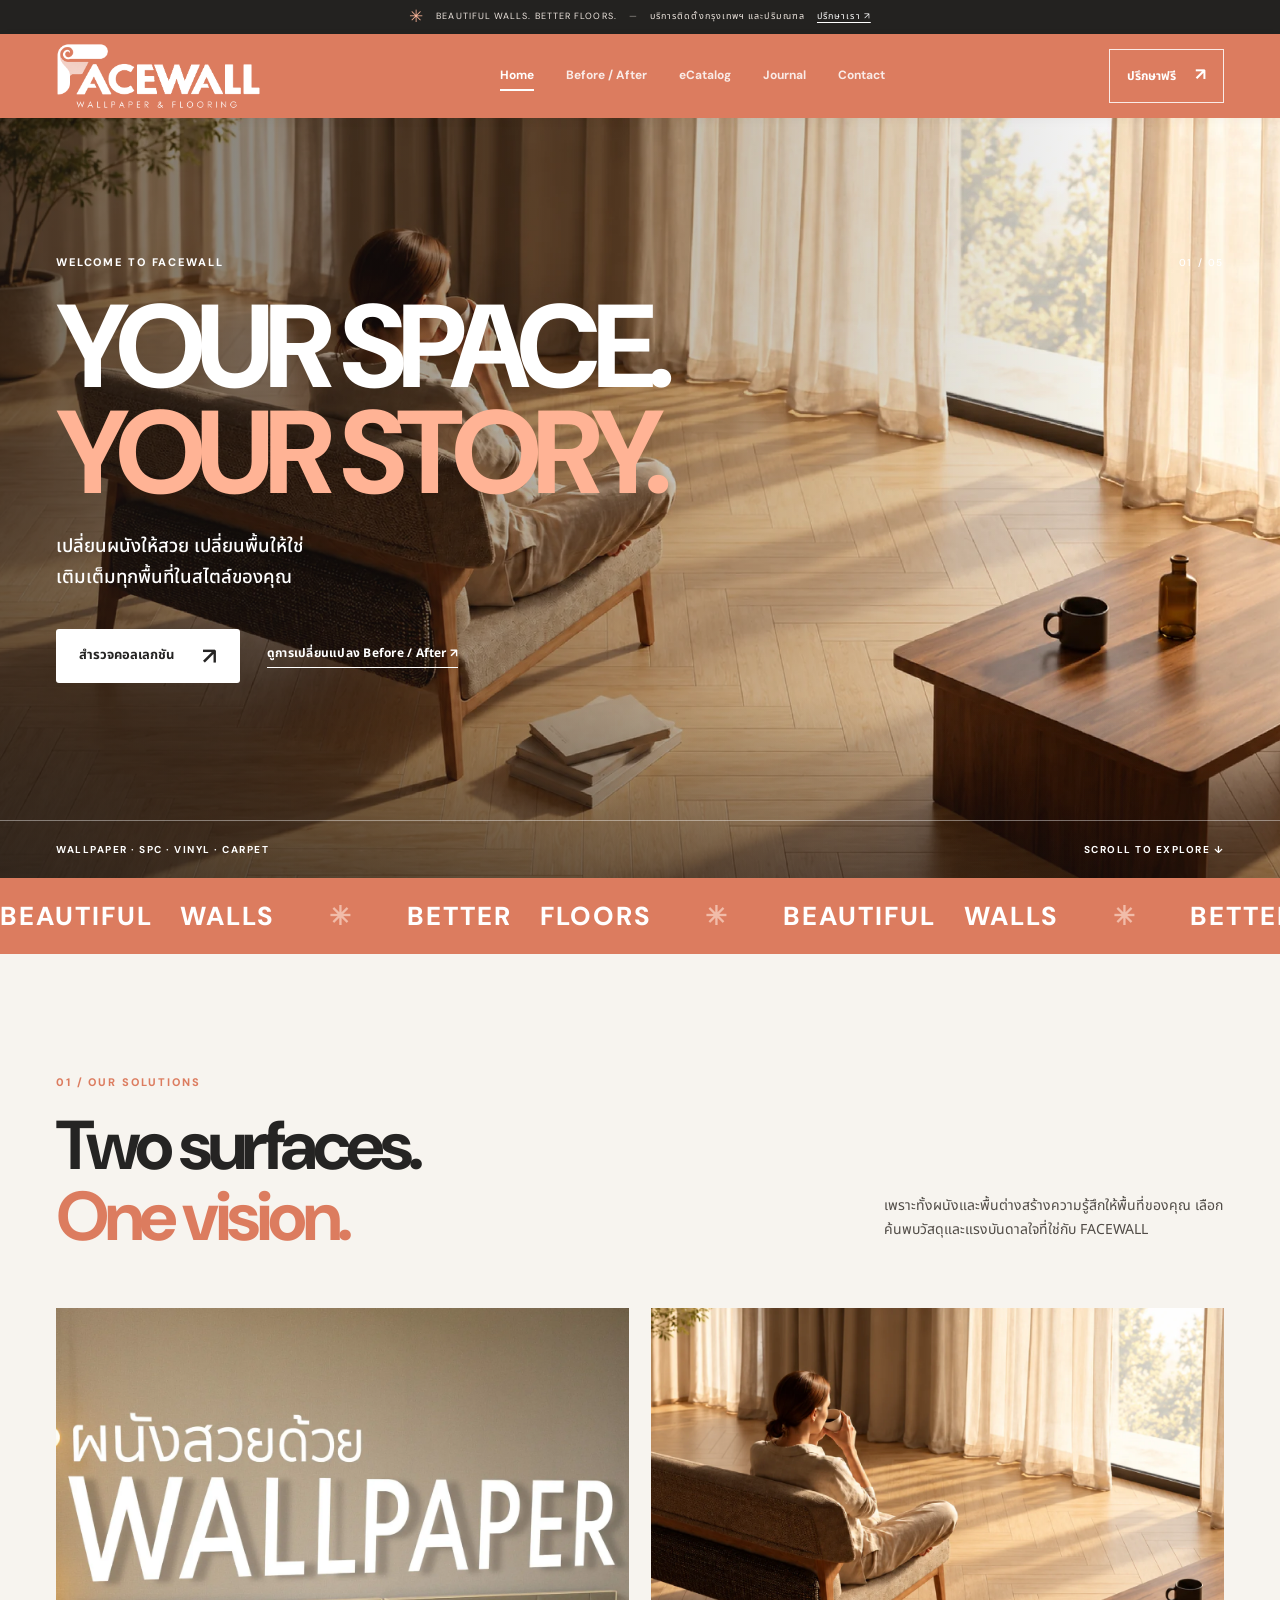
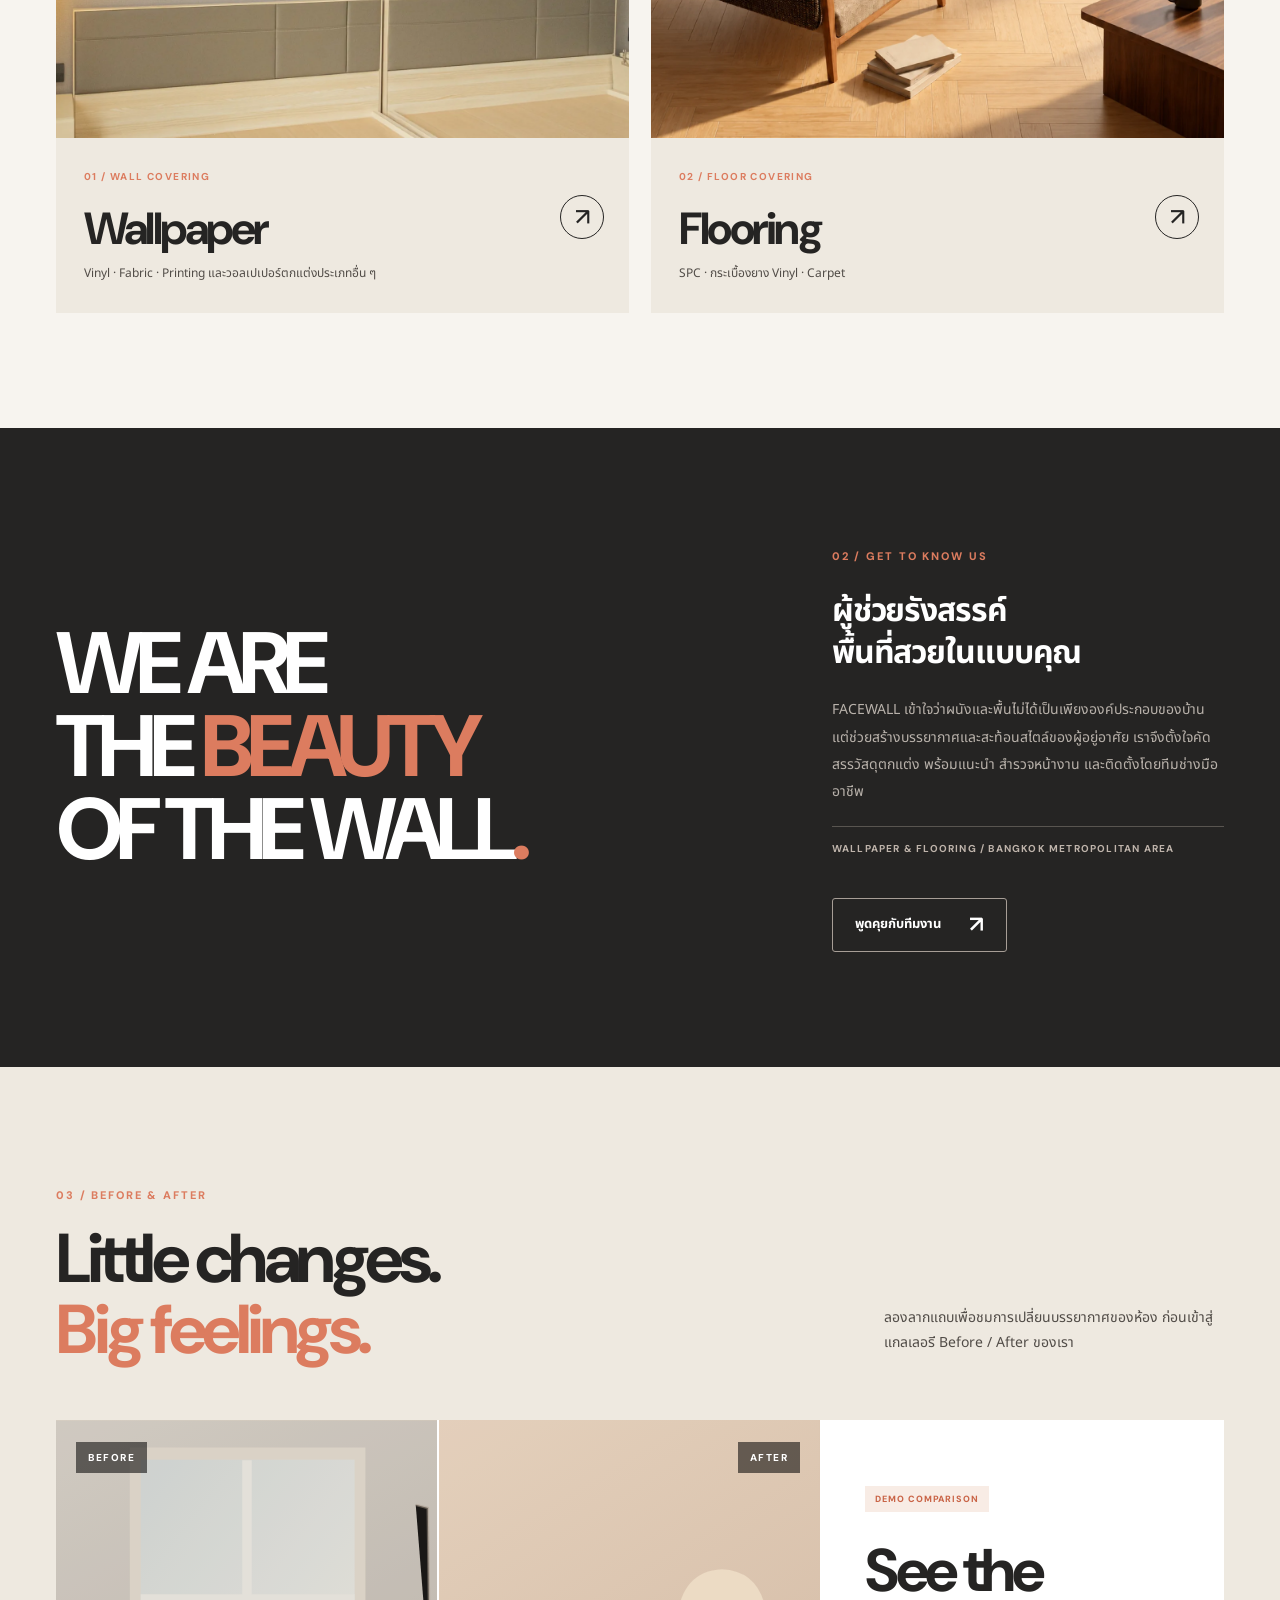
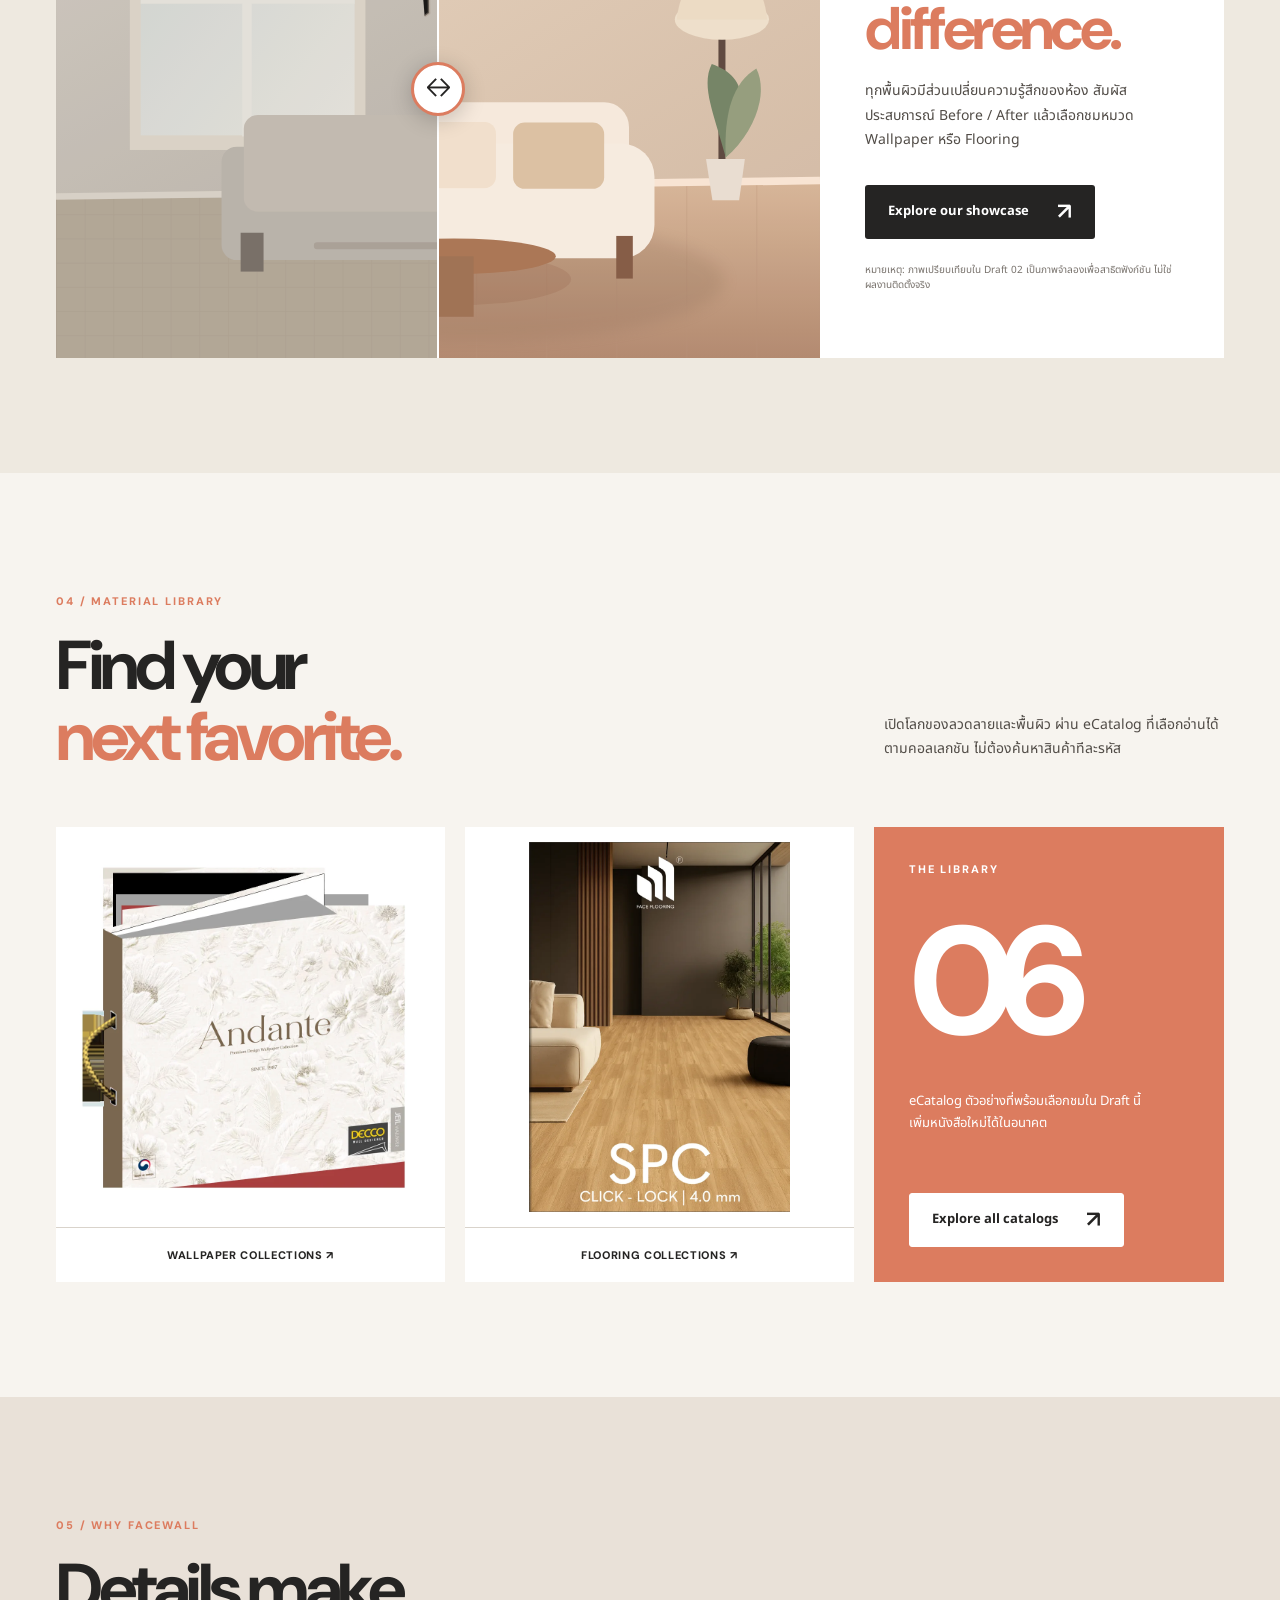
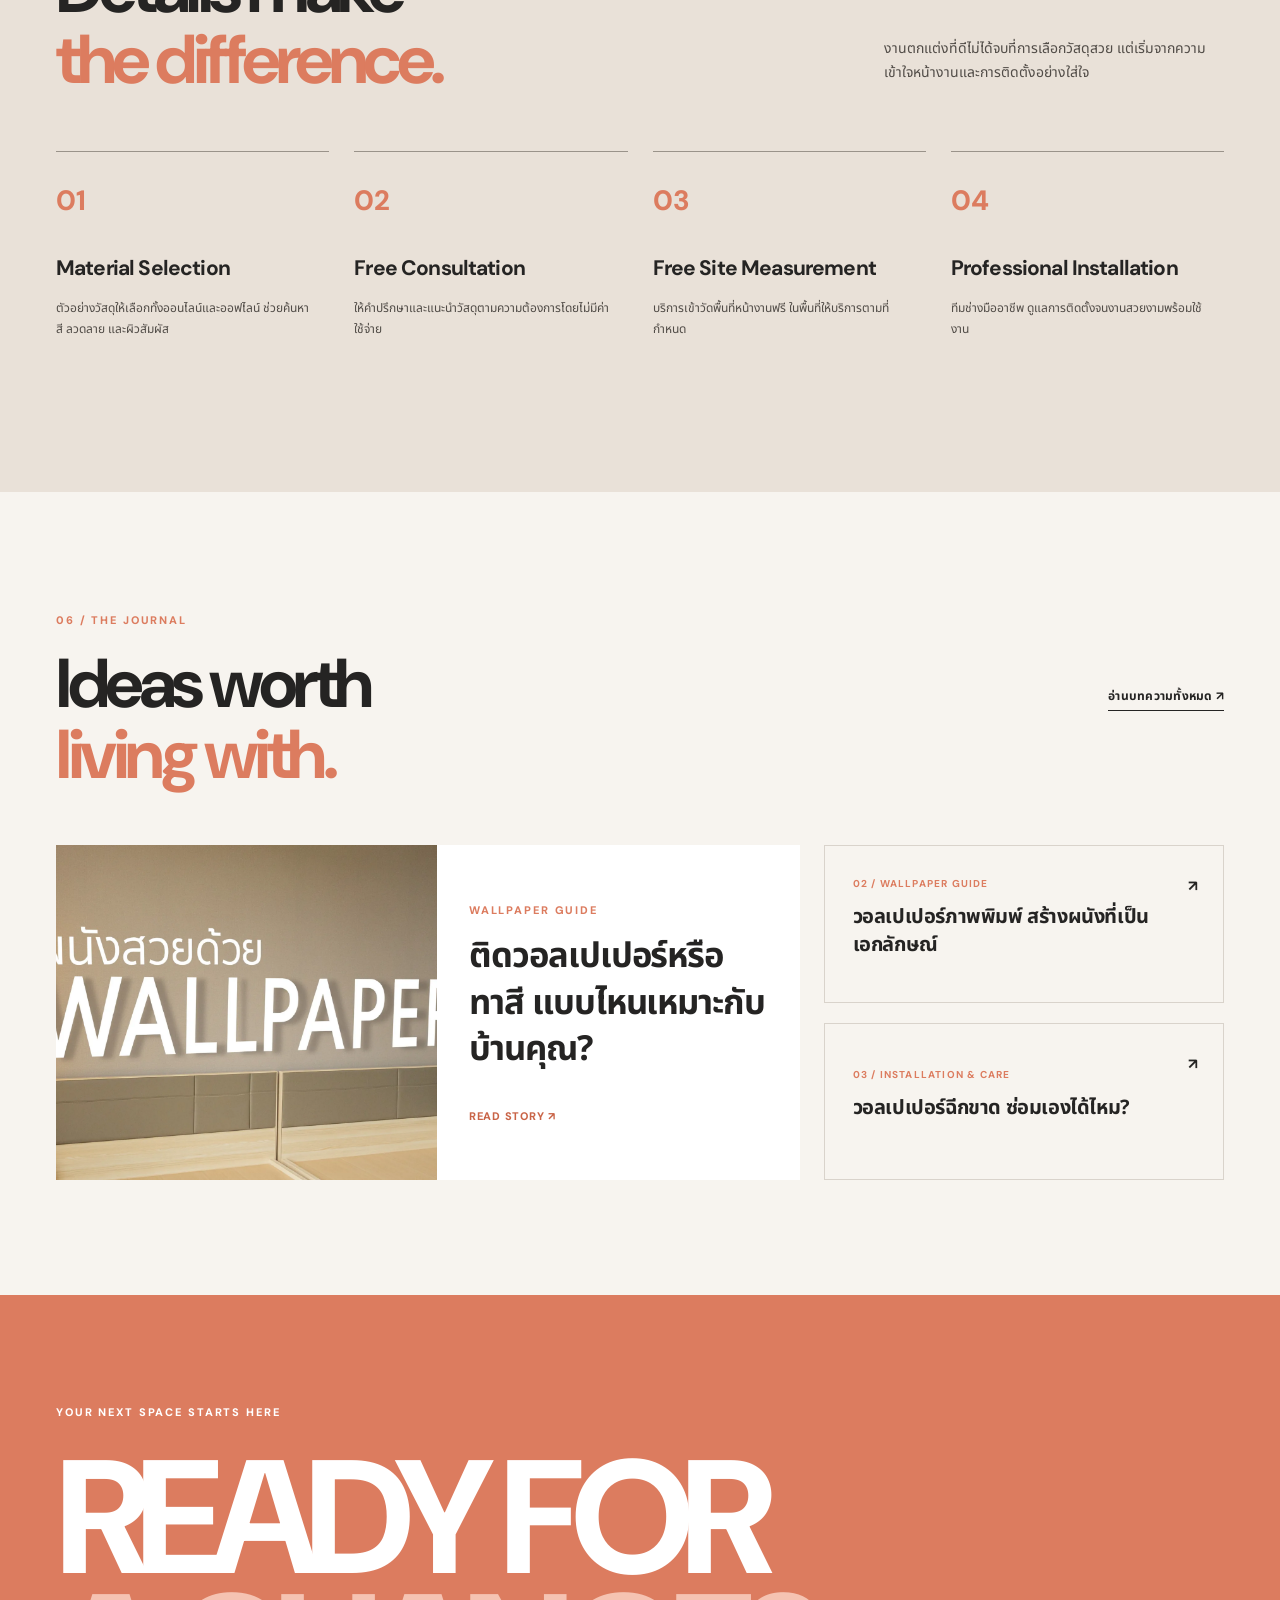
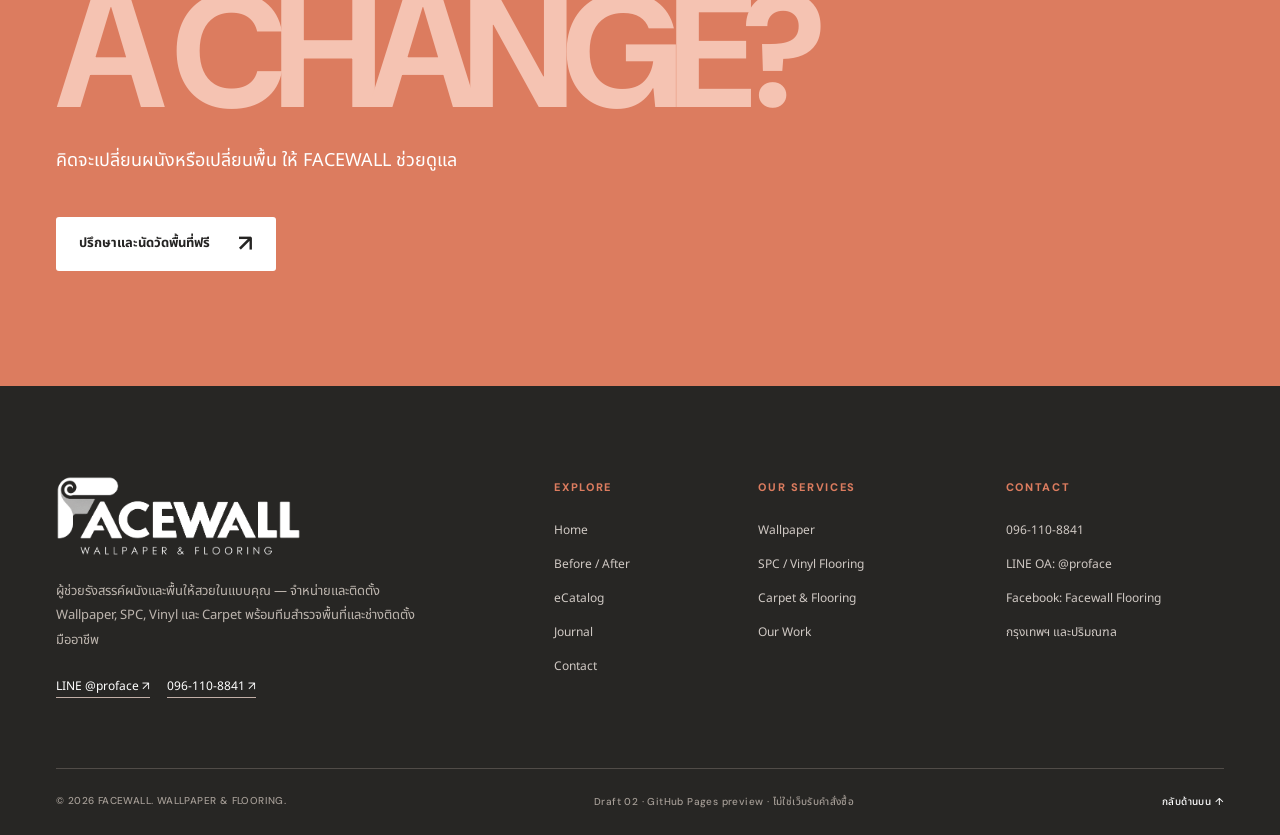
==== index.html @ fddcc895 "Add files via upload" ====
<!doctype html>
<html lang="th"><head><meta charset="utf-8"><meta name="viewport" content="width=device-width,initial-scale=1">
<title>Home | FACEWALL — Wallpaper & Flooring</title>
<meta name="description" content="FACEWALL วอลเปเปอร์และวัสดุปูพื้น SPC Vinyl Carpet พร้อมให้คำปรึกษาและวัดพื้นที่ฟรี กรุงเทพฯ และปริมณฑล">
<meta name="robots" content="noindex,nofollow"><meta name="theme-color" content="#DC7C5F">
<meta property="og:type" content="website"><meta property="og:title" content="Home — FACEWALL"><meta property="og:description" content="FACEWALL วอลเปเปอร์และวัสดุปูพื้น SPC Vinyl Carpet พร้อมให้คำปรึกษาและวัดพื้นที่ฟรี กรุงเทพฯ และปริมณฑล">
<link rel="icon" href="assets/favicon.svg" type="image/svg+xml">
<link rel="preconnect" href="https://fonts.googleapis.com"><link rel="preconnect" href="https://fonts.gstatic.com" crossorigin>
<link href="https://fonts.googleapis.com/css2?family=DM+Sans:wght@400;500;600;700;800&family=Noto+Sans+Thai:wght@300;400;500;600;700;800&display=swap" rel="stylesheet">
<link rel="stylesheet" href="css/style.css"></head>
<body data-page="home"><a class="skip-link" href="#main">ข้ามไปยังเนื้อหา</a>
<div class="announcement"><span class="ann-star">✳</span> BEAUTIFUL WALLS. BETTER FLOORS. <span class="ann-divider">—</span> บริการติดตั้งกรุงเทพฯ และปริมณฑล <a href="contact.html">ปรึกษาเรา ↗</a></div>
<header class="site-header" id="site-header"><div class="header-inner wrap"><a class="brand" href="index.html" aria-label="FACEWALL หน้าแรก"><img src="assets/logo-white.png" alt="FACEWALL Wallpaper & Flooring" width="206" height="67"></a><nav id="site-nav" class="site-nav" aria-label="เมนูหลัก"><a href="index.html" class="nav-link is-active" aria-current="page">Home</a>
<a href="showcase.html" class="nav-link " >Before / After</a>
<a href="catalog.html" class="nav-link " >eCatalog</a>
<a href="blog.html" class="nav-link " >Journal</a>
<a href="contact.html" class="nav-link " >Contact</a></nav><a class="head-cta" href="contact.html">ปรึกษาฟรี <span aria-hidden="true">↗</span></a><button class="menu-toggle" id="menu-toggle" aria-controls="site-nav" aria-expanded="false" aria-label="เปิดเมนู"><span></span><span></span></button></div></header>
<main id="main">
<section class="hero" aria-label="FACEWALL introduction"><picture><source media="(max-width: 720px)" srcset="assets/hero-mobile.webp"><img class="hero-photo" src="assets/hero-desktop.webp" fetchpriority="high" alt="ห้องนั่งเล่นแสงธรรมชาติอบอุ่น เผยลายพื้นไม้ชัดเจน"></picture><div class="hero-overlay"></div><div class="wrap hero-content"><div class="hero-topline"><span class="eyebrow light">WELCOME TO FACEWALL</span><span class="hero-counter">01 / 05</span></div><h1>YOUR SPACE.<br><em>YOUR STORY.</em></h1><p>เปลี่ยนผนังให้สวย เปลี่ยนพื้นให้ใช่<br>เติมเต็มทุกพื้นที่ในสไตล์ของคุณ</p><div class="hero-buttons"><a class="btn btn-white" href="catalog.html">สำรวจคอลเลกชัน <span class="arr">↗</span></a><a class="text-link white" href="showcase.html">ดูการเปลี่ยนแปลง Before / After ↗</a></div></div><div class="hero-foot"><span>WALLPAPER · SPC · VINYL · CARPET</span><a href="#our-solutions">SCROLL TO EXPLORE ↓</a></div></section>
<div class="ticker" aria-hidden="true"><div>BEAUTIFUL WALLS <span>✳</span> BETTER FLOORS <span>✳</span> BEAUTIFUL WALLS <span>✳</span> BETTER FLOORS <span>✳</span></div></div>
<section class="section section-solutions" id="our-solutions"><div class="wrap"><div class="section-top"><div><span class="eyebrow">01 / OUR SOLUTIONS</span><h2>Two surfaces.<br><em>One vision.</em></h2></div><p>เพราะทั้งผนังและพื้นต่างสร้างความรู้สึกให้พื้นที่ของคุณ เลือกค้นพบวัสดุและแรงบันดาลใจที่ใช่กับ FACEWALL</p></div><div class="service-grid"><a href="catalog.html?category=wallpaper" class="service-card service-wallpaper reveal"><div class="service-img"><img src="assets/wallpaper-showcase.webp" alt="ภาพแนะนำงานวอลเปเปอร์ตกแต่งผนัง" loading="lazy"></div><div class="service-copy"><span>01 / WALL COVERING</span><h3>Wallpaper</h3><p>Vinyl · Fabric · Printing และวอลเปเปอร์ตกแต่งประเภทอื่น ๆ</p><span class="circle-arrow" aria-hidden="true">↗</span></div></a><a href="catalog.html?category=flooring" class="service-card service-flooring reveal"><div class="service-img"><img src="assets/hero-desktop.webp" alt="ห้องนั่งเล่นพื้นไม้โทนอุ่น" loading="lazy"></div><div class="service-copy"><span>02 / FLOOR COVERING</span><h3>Flooring</h3><p>SPC · กระเบื้องยาง Vinyl · Carpet</p><span class="circle-arrow" aria-hidden="true">↗</span></div></a></div></div></section>
<section class="section about-section"><div class="wrap about-grid"><div class="about-big reveal">WE ARE<br>THE <em>BEAUTY</em><br>OF THE WALL<span class="about-dot">.</span></div><div class="about-side reveal"><span class="eyebrow">02 / GET TO KNOW US</span><h2>ผู้ช่วยรังสรรค์<br>พื้นที่สวยในแบบคุณ</h2><p>FACEWALL เข้าใจว่าผนังและพื้นไม่ได้เป็นเพียงองค์ประกอบของบ้าน แต่ช่วยสร้างบรรยากาศและสะท้อนสไตล์ของผู้อยู่อาศัย เราจึงตั้งใจคัดสรรวัสดุตกแต่ง พร้อมแนะนำ สำรวจหน้างาน และติดตั้งโดยทีมช่างมืออาชีพ</p><div class="about-tag">WALLPAPER & FLOORING / BANGKOK METROPOLITAN AREA</div><a class="btn btn-outline" href="contact.html">พูดคุยกับทีมงาน <span class="arr" aria-hidden="true">↗</span></a></div></div></section>
<section class="section transformation-section"><div class="wrap"><div class="section-top"><div><span class="eyebrow">03 / BEFORE & AFTER</span><h2>Little changes.<br><em>Big feelings.</em></h2></div><p>ลองลากแถบเพื่อชมการเปลี่ยนบรรยากาศของห้อง ก่อนเข้าสู่แกลเลอรี Before / After ของเรา</p></div><div class="transformation-grid"><div class="compare" data-compare style="--split:50%"><img src="assets/room-illustration.svg" alt="ตัวอย่างภาพจำลองหลังปรับบรรยากาศห้อง"><img class="compare-before" src="assets/room-before.svg" alt="ตัวอย่างภาพจำลองห้องก่อนปรับ"><span class="compare-label compare-label-left">BEFORE</span><span class="compare-label compare-label-right">AFTER</span><span class="compare-line"><span>↔</span></span><input type="range" min="0" max="100" value="50" aria-label="ลากเปรียบเทียบห้องตัวอย่างก่อนและหลัง"></div><div class="transformation-copy"><span class="demo-tag">DEMO COMPARISON</span><h3>See the<br><em>difference.</em></h3><p>ทุกพื้นผิวมีส่วนเปลี่ยนความรู้สึกของห้อง สัมผัสประสบการณ์ Before / After แล้วเลือกชมหมวด Wallpaper หรือ Flooring</p><a class="btn btn-dark" href="showcase.html">Explore our showcase <span class="arr" aria-hidden="true">↗</span></a><small>หมายเหตุ: ภาพเปรียบเทียบใน Draft 02 เป็นภาพจำลองเพื่อสาธิตฟังก์ชัน ไม่ใช่ผลงานติดตั้งจริง</small></div></div></div></section>
<section class="section collection-section"><div class="wrap"><div class="section-top"><div><span class="eyebrow">04 / MATERIAL LIBRARY</span><h2>Find your<br><em>next favorite.</em></h2></div><p>เปิดโลกของลวดลายและพื้นผิว ผ่าน eCatalog ที่เลือกอ่านได้ตามคอลเลกชัน ไม่ต้องค้นหาสินค้าทีละรหัส</p></div><div class="home-books"><a class="home-book" href="catalog.html?category=wallpaper"><img src="assets/book-andante.webp" alt="ปกหนังสือวอลเปเปอร์ Andante" loading="lazy"><span>WALLPAPER COLLECTIONS ↗</span></a><a class="home-book" href="catalog.html?category=flooring"><img src="assets/book-spc4.webp" alt="ปกแคตตาล็อก SPC Click-Lock 4.0 mm" loading="lazy"><span>FLOORING COLLECTIONS ↗</span></a><div class="book-callout"><span class="eyebrow">THE LIBRARY</span><strong>06<span></span></strong><p>eCatalog ตัวอย่างที่พร้อมเลือกชมใน Draft นี้<br>เพิ่มหนังสือใหม่ได้ในอนาคต</p><a class="btn btn-outline" href="catalog.html">Explore all catalogs <span class="arr" aria-hidden="true">↗</span></a></div></div></div></section>
<section class="section reasons-section"><div class="wrap"><div class="section-top"><div><span class="eyebrow">05 / WHY FACEWALL</span><h2>Details make<br><em>the difference.</em></h2></div><p>งานตกแต่งที่ดีไม่ได้จบที่การเลือกวัสดุสวย แต่เริ่มจากความเข้าใจหน้างานและการติดตั้งอย่างใส่ใจ</p></div><div class="reason-grid"><div><span>01</span><h3>Material Selection</h3><p>ตัวอย่างวัสดุให้เลือกทั้งออนไลน์และออฟไลน์ ช่วยค้นหาสี ลวดลาย และผิวสัมผัส</p></div><div><span>02</span><h3>Free Consultation</h3><p>ให้คำปรึกษาและแนะนำวัสดุตามความต้องการโดยไม่มีค่าใช้จ่าย</p></div><div><span>03</span><h3>Free Site Measurement</h3><p>บริการเข้าวัดพื้นที่หน้างานฟรี ในพื้นที่ให้บริการตามที่กำหนด</p></div><div><span>04</span><h3>Professional Installation</h3><p>ทีมช่างมืออาชีพ ดูแลการติดตั้งจนงานสวยงามพร้อมใช้งาน</p></div></div></div></section>
<section class="section journal-section"><div class="wrap"><div class="section-top"><div><span class="eyebrow">06 / THE JOURNAL</span><h2>Ideas worth<br><em>living with.</em></h2></div><a class="text-link dark" href="blog.html">อ่านบทความทั้งหมด ↗</a></div><div class="home-journal-grid"><a href="blog-wallpaper-vs-paint.html" class="journal-feature"><div class="journal-image"><img src="assets/wallpaper-showcase.webp" loading="lazy" alt="บรรยากาศงานตกแต่งผนังด้วยวอลเปเปอร์"></div><div><span class="eyebrow">WALLPAPER GUIDE</span><h3>ติดวอลเปเปอร์หรือทาสี แบบไหนเหมาะกับบ้านคุณ?</h3><span class="read-more">READ STORY ↗</span></div></a><div class="journal-side"><a href="blog-printing-wallpaper.html"><span>02 / WALLPAPER GUIDE</span><h3>วอลเปเปอร์ภาพพิมพ์ สร้างผนังที่เป็นเอกลักษณ์</h3><b>↗</b></a><a href="blog-repair-wallpaper.html"><span>03 / INSTALLATION & CARE</span><h3>วอลเปเปอร์ฉีกขาด ซ่อมเองได้ไหม?</h3><b>↗</b></a></div></div></div></section>
<section class="closing-cta"><div class="wrap"><span class="eyebrow light">YOUR NEXT SPACE STARTS HERE</span><h2>READY FOR<br><em>A CHANGE?</em></h2><p>คิดจะเปลี่ยนผนังหรือเปลี่ยนพื้น ให้ FACEWALL ช่วยดูแล</p><a class="btn btn-white" href="contact.html">ปรึกษาและนัดวัดพื้นที่ฟรี <span class="arr" aria-hidden="true">↗</span></a></div></section></main>
<footer class="footer"><div class="wrap"><div class="footer-main"><div class="footer-info"><a href="index.html" class="footer-brand"><img src="assets/logo-white.png" width="270" height="88" alt="FACEWALL"></a><p>ผู้ช่วยรังสรรค์ผนังและพื้นให้สวยในแบบคุณ — จำหน่ายและติดตั้ง Wallpaper, SPC, Vinyl และ Carpet พร้อมทีมสำรวจพื้นที่และช่างติดตั้งมืออาชีพ</p><div class="footer-social"><a href="https://line.me/R/ti/p/%40proface" target="_blank" rel="noopener noreferrer">LINE @proface ↗</a><a href="tel:0961108841">096-110-8841 ↗</a></div></div><div class="footer-links"><h3>EXPLORE</h3><a href="index.html">Home</a><a href="showcase.html">Before / After</a><a href="catalog.html">eCatalog</a><a href="blog.html">Journal</a><a href="contact.html">Contact</a></div><div class="footer-links"><h3>OUR SERVICES</h3><a href="catalog.html?category=wallpaper">Wallpaper</a><a href="catalog.html?category=flooring">SPC / Vinyl Flooring</a><a href="catalog.html?category=flooring">Carpet & Flooring</a><a href="showcase.html">Our Work</a></div><div class="footer-links"><h3>CONTACT</h3><a href="tel:0961108841">096-110-8841</a><a href="https://line.me/R/ti/p/%40proface" target="_blank" rel="noopener noreferrer">LINE OA: @proface</a><span>Facebook: Facewall Flooring</span><span>กรุงเทพฯ และปริมณฑล</span></div></div><div class="footer-bottom"><span>© 2026 FACEWALL. WALLPAPER & FLOORING.</span><span>Draft 02 · GitHub Pages preview · ไม่ใช่เว็บรับคำสั่งซื้อ</span><a href="#main">กลับด้านบน ↑</a></div></div></footer>
<div class="toast" id="toast" role="status" aria-live="polite"></div>
<script src="js/config.js" defer></script><script src="js/catalogs.js" defer></script><script src="js/site.js" defer></script></body></html>
---- css/style.css ----
:root{--coral:#dc7c5f;--coral-dark:#c96447;--ink:#252423;--inksoft:#514c47;--cream:#f7f4ef;--bone:#eee9e0;--white:#fff;--line:#d9d3cb;--muted:#77716b;--head:'DM Sans','Noto Sans Thai',Arial,sans-serif;--body:'Noto Sans Thai','DM Sans',sans-serif;--max:1400px;--ease:cubic-bezier(.22,1,.36,1)}
*{box-sizing:border-box}html{scroll-behavior:smooth;scroll-padding-top:100px}body{margin:0;background:var(--cream);color:var(--ink);font-family:var(--body);font-size:15px;line-height:1.75;-webkit-font-smoothing:antialiased}img{display:block;max-width:100%}a{color:inherit;text-decoration:none}button,input,textarea,select{font:inherit}button{cursor:pointer}a:focus-visible,button:focus-visible,input:focus-visible,select:focus-visible,textarea:focus-visible{outline:3px solid #f0a58b;outline-offset:3px}::selection{background:var(--coral);color:white}[hidden]{display:none!important}.wrap{width:min(calc(100% - 112px),var(--max));margin:0 auto}.skip-link{position:absolute;z-index:1000;top:-70px;left:10px;background:var(--ink);color:white;padding:12px}.skip-link:focus{top:10px}.eyebrow{font-family:var(--head);font-size:11px;font-weight:800;line-height:1.3;letter-spacing:.17em;text-transform:uppercase;color:var(--coral);display:inline-block}.eyebrow.light{color:white}em{font-style:normal;color:var(--coral)}h1,h2,h3,p{margin-top:0}h1,h2,h3{line-height:1.15}h1,h2{letter-spacing:-.065em}p{color:var(--inksoft)}.btn{font-family:var(--body);display:inline-flex;align-items:center;justify-content:space-between;gap:28px;min-height:54px;padding:14px 22px;border-radius:3px;text-transform:none;font-size:13px;font-weight:700;line-height:1.5;white-space:nowrap;border:1px solid transparent;transition:transform .3s var(--ease),background .3s,color .3s}.btn:hover{transform:translateY(-3px)}.btn .arr{font:600 23px var(--head);line-height:1}.btn-white{background:#fff;color:var(--ink)}.btn-dark{background:var(--ink);color:#fff}.btn-dark:hover{background:var(--coral)}.btn-outline{background:transparent;color:var(--ink);border-color:var(--ink)}.btn-outline:hover{background:var(--ink);color:white}.btn-coral{background:var(--coral);color:white}.btn-full{width:100%}.text-link{font:700 12px var(--body);letter-spacing:.02em;border-bottom:1px solid currentColor;padding-bottom:5px}.text-link.white{color:#fff}.text-link.dark{color:var(--ink)}
/* header */
.announcement{height:34px;background:#232220;color:#eee6df;display:flex;align-items:center;justify-content:center;gap:12px;font-family:var(--head);font-size:9px;letter-spacing:.12em;white-space:nowrap}.announcement a{color:#fff;text-decoration:underline;text-underline-offset:3px}.ann-star{color:#f6b296;font-size:17px}.ann-divider{opacity:.6}.site-header{position:sticky;top:0;z-index:100;background:var(--coral);box-shadow:0 2px 10px rgba(0,0,0,.04)}.header-inner{height:84px;display:flex;align-items:center;gap:20px}.brand{flex:0 0 auto;width:219px}.brand img{width:205px;height:auto}.site-nav{display:flex;align-items:center;gap:32px;margin:auto}.nav-link{font:700 12px var(--head);color:white;opacity:.85;transition:opacity .2s;border-bottom:2px solid transparent;padding:6px 0}.nav-link:hover,.nav-link.is-active{opacity:1;border-color:white}.head-cta{border:1px solid rgba(255,255,255,.85);padding:11px 17px;white-space:nowrap;font-size:12px;color:white;font-weight:700}.head-cta span{margin-left:16px;font-size:17px}.head-cta:hover{background:white;color:var(--coral)}.menu-toggle{border:0;background:transparent;width:38px;height:38px;display:none;flex-direction:column;align-items:center;justify-content:center;gap:7px}.menu-toggle span{display:block;width:25px;height:2px;background:white;transition:transform .25s}
/* hero */
.hero{height:min(760px,calc(100svh - 118px));min-height:575px;position:relative;overflow:hidden;background:#756551;color:white}.hero picture,.hero-photo{position:absolute;inset:0;width:100%;height:100%}.hero-photo{object-fit:cover;object-position:center 54%}.hero-overlay{position:absolute;inset:0;background:linear-gradient(90deg,rgba(25,22,20,.62) 0%,rgba(25,22,20,.27) 52%,transparent 92%),linear-gradient(0deg,rgba(27,20,16,.46),transparent 24%)}.hero-content{position:relative;height:calc(100% - 58px);display:flex;align-items:flex-start;justify-content:center;flex-direction:column;z-index:1}.hero-topline{display:flex;justify-content:space-between;align-items:center;width:100%;margin-bottom:25px}.hero-counter{font:500 10px var(--head);letter-spacing:.16em}.hero h1{font-family:var(--head);font-weight:800;font-size:clamp(72px,9.2vw,156px);letter-spacing:-.075em;line-height:.9;margin:0 0 25px}.hero h1 em{color:#ffb395}.hero-content>p{color:white;font-weight:500;max-width:500px;font-size:clamp(15px,1.45vw,20px);line-height:1.65}.hero-buttons{display:flex;align-items:center;gap:27px;margin-top:18px;flex-wrap:wrap}.hero-foot{display:flex;justify-content:space-between;align-items:center;position:absolute;bottom:0;left:0;right:0;z-index:1;height:58px;padding:0 max(56px,calc((100vw - var(--max))/2));border-top:1px solid rgba(255,255,255,.4);font:700 10px var(--head);letter-spacing:.15em}.hero-foot a{color:white}.ticker{background:var(--coral);height:76px;display:flex;align-items:center;overflow:hidden;color:white}.ticker>div{font:800 26px var(--head);letter-spacing:.075em;white-space:nowrap;word-spacing:20px;animation:marquee 38s linear infinite}.ticker span{margin:0 26px;color:#f1bca9}@keyframes marquee{to{transform:translateX(-45%)}}
/* shared */
.section{padding:115px 0}.section-top{display:flex;justify-content:space-between;align-items:end;gap:40px;margin-bottom:55px}.section-top h2,.section h2{font-family:var(--head);font-size:clamp(46px,5.4vw,88px);font-weight:700;line-height:1.03;margin:15px 0 0}.section-top>p{max-width:340px;margin:0 0 10px;font-size:14px}.section-top .text-link{align-self:center}.section-solutions{background:var(--cream)}.service-grid{display:grid;grid-template-columns:1fr 1fr;gap:22px}.service-card{display:block;overflow:hidden;position:relative;background:var(--bone)}.service-img{height:430px;overflow:hidden;background:#e8ddd2}.service-img img{width:100%;height:100%;object-fit:cover;transition:transform .8s var(--ease)}.service-card:hover img{transform:scale(1.055)}.service-flooring .service-img img{object-position:center}.service-wallpaper .service-img img{object-position:center 42%}.service-copy{position:relative;padding:25px 28px 29px;min-height:165px}.service-copy>span:first-child{font:700 10px var(--head);letter-spacing:.14em;color:var(--coral)}.service-copy h3{font:700 45px var(--head);letter-spacing:-.055em;margin:10px 0 5px}.service-copy p{margin:0;font-size:12px}.circle-arrow{position:absolute;right:25px;top:57px;border:1px solid var(--ink);width:44px;height:44px;border-radius:100%;display:grid;place-items:center;font:500 24px var(--head)}.service-card:hover .circle-arrow{background:var(--coral);color:white;border-color:var(--coral)}
.about-section{background:var(--ink);color:white}.about-grid{display:grid;grid-template-columns:1.35fr .75fr;gap:70px;align-items:center}.about-big{font:800 clamp(50px,6.8vw,108px)/.95 var(--head);letter-spacing:-.075em}.about-big em{color:var(--coral)}.about-dot{color:var(--coral)}.about-side h2{font:700 32px/1.3 var(--body);letter-spacing:-.035em;margin:22px 0}.about-side p{color:#b9b2ab;font-size:14px;line-height:1.95}.about-tag{font:700 10px var(--head);color:#bfb4ab;letter-spacing:.12em;border-top:1px solid #595550;padding:15px 0;margin:20px 0 28px}.about-side .btn-outline{border-color:#a79e96;color:white}.about-side .btn-outline:hover{background:white;color:var(--ink)}
.transformation-section{background:var(--bone)}.transformation-grid{display:grid;grid-template-columns:1.42fr .75fr;gap:0;background:white;align-items:stretch}.compare{position:relative;min-width:0;height:auto;aspect-ratio:1.42;overflow:hidden;background:#b2a18f}.compare>img{position:absolute;inset:0;width:100%;height:100%;object-fit:cover;pointer-events:none}.compare .compare-before{clip-path:inset(0 calc(100% - var(--split)) 0 0)}.compare-label{position:absolute;z-index:3;top:22px;font:800 10px var(--head);color:#fff;letter-spacing:.15em;background:rgba(0,0,0,.55);padding:9px 12px;pointer-events:none}.compare-label-left{left:20px}.compare-label-right{right:20px}.compare-line{pointer-events:none;z-index:4;position:absolute;left:var(--split);top:0;bottom:0;width:2px;background:white;transform:translateX(-50%)}.compare-line>span{position:absolute;left:50%;top:50%;transform:translate(-50%,-50%);background:white;border-radius:50%;border:3px solid var(--coral);color:var(--ink);width:54px;height:54px;display:grid;place-items:center;font-size:25px;box-shadow:0 4px 22px #0003}.compare input[type=range]{position:absolute;z-index:5;inset:0;width:100%;height:100%;margin:0;opacity:0;cursor:ew-resize}.transformation-copy{padding:48px 45px;display:flex;align-items:flex-start;flex-direction:column;justify-content:center}.demo-tag{background:#f8ece5;color:var(--coral-dark);padding:7px 10px;letter-spacing:.1em;font:800 9px var(--head)}.transformation-copy h3{font:700 clamp(44px,4.7vw,72px)/.98 var(--head);letter-spacing:-.06em;margin:30px 0 20px}.transformation-copy p{max-width:320px;font-size:14px}.transformation-copy small{display:block;font-size:10px;color:var(--muted);line-height:1.5;margin-top:24px;max-width:330px}.transformation-copy .btn{margin-top:18px}
.collection-section{background:var(--cream)}.home-books{display:grid;grid-template-columns:1fr 1fr .9fr;gap:20px}.home-book{position:relative;overflow:hidden;background:white;text-align:center;display:flex;flex-direction:column;justify-content:space-between}.home-book img{width:100%;height:400px;object-fit:contain;padding:15px;transition:transform .6s}.home-book:hover img{transform:scale(1.035)}.home-book span{padding:20px;font:800 11px var(--head);letter-spacing:.06em;border-top:1px solid var(--line)}.book-callout{background:var(--coral);padding:35px;color:white;display:flex;flex-direction:column;align-items:flex-start;justify-content:space-between}.book-callout .eyebrow{color:white}.book-callout strong{font:800 clamp(105px,12vw,180px)/1 var(--head);letter-spacing:-.12em}.book-callout strong span{font-size:.42em;margin-left:4px}.book-callout p{color:white;font-size:13px}.book-callout .btn{margin-top:15px;background:white;border-color:white}
.reasons-section{background:#e9e1d8}.reason-grid{display:grid;grid-template-columns:repeat(4,1fr);gap:25px}.reason-grid>div{padding:30px 15px 25px 0;border-top:1px solid #9a938a}.reason-grid>div>span{color:var(--coral);font:800 28px var(--head)}.reason-grid h3{font:700 21px var(--head);letter-spacing:-.04em;margin:35px 0 16px}.reason-grid p{font-size:12px}.journal-section{background:var(--cream)}.home-journal-grid{display:grid;grid-template-columns:1.3fr .7fr;gap:24px}.journal-feature{background:white;display:grid;grid-template-columns:1.05fr 1fr;min-height:335px}.journal-image{overflow:hidden}.journal-image img{height:100%;width:100%;object-fit:cover}.journal-feature>div:last-child{padding:32px;display:flex;flex-direction:column;justify-content:center}.journal-feature h3{font:700 clamp(23px,2.7vw,37px)/1.35 var(--body);letter-spacing:-.03em;margin:17px 0 35px}.read-more{font:800 11px var(--head);letter-spacing:.07em;color:var(--coral-dark)}.journal-side{display:grid;grid-template-rows:1fr 1fr;gap:20px}.journal-side a{display:flex;position:relative;flex-direction:column;justify-content:center;border:1px solid var(--line);padding:28px}.journal-side a:hover{background:#fff}.journal-side span{font:700 10px var(--head);color:var(--coral);letter-spacing:.12em}.journal-side h3{font-size:20px;letter-spacing:-.02em;line-height:1.4;max-width:340px;margin:13px 0}.journal-side b{position:absolute;right:25px;top:28px}.closing-cta{background:var(--coral);color:white;padding:104px 0 115px;overflow:hidden}.closing-cta .wrap{position:relative}.closing-cta h2{font:800 clamp(80px,12.6vw,190px)/.83 var(--head);letter-spacing:-.085em;margin:26px 0}.closing-cta h2 em{color:#f5c3b2}.closing-cta p{color:white;font-size:18px}.closing-cta .btn{margin-top:22px}.closing-cta.slim{padding:75px 0}.closing-cta.slim h2{font:700 clamp(38px,7vw,90px)/1.25 var(--body);letter-spacing:-.05em}
/* footer */
.footer{background:#272624;color:white;padding:90px 0 25px}.footer-main{display:grid;grid-template-columns:2.1fr .75fr .95fr 1fr;gap:40px}.footer-info{max-width:370px}.footer-brand img{width:245px;height:auto}.footer-info p{color:#bdb5ae;font-size:13px;line-height:1.9;margin:23px 0}.footer-social{display:flex;gap:17px;flex-wrap:wrap}.footer-social a{color:white;font-size:12px;border-bottom:1px solid #c1aea6}.footer-links{display:flex;flex-direction:column;align-items:flex-start;gap:13px}.footer-links h3{font:800 11px var(--head);letter-spacing:.15em;color:var(--coral);margin:4px 0 13px}.footer-links a,.footer-links span{font-size:12px;color:#d0c9c4}.footer-links a:hover{color:var(--coral)}.footer-bottom{border-top:1px solid #514c48;padding-top:25px;margin-top:70px;display:flex;justify-content:space-between;gap:20px;color:#a49c95;font:500 10px var(--head);letter-spacing:.04em}.footer-bottom a{color:white}.toast{position:fixed;z-index:200;right:25px;bottom:25px;padding:14px 20px;background:#252423;color:white;font-size:13px;box-shadow:0 20px 45px #0002;transform:translateY(200px);opacity:0;transition:transform .4s var(--ease),opacity .4s}.toast.show{transform:translateY(0);opacity:1}
/* other page headers */
.page-intro{background:var(--cream);padding:100px 0 75px}.page-intro h1{font:800 clamp(58px,9vw,145px)/.95 var(--head);letter-spacing:-.08em;margin:22px 0 30px;max-width:1110px}.page-intro>div>p{font-size:16px;max-width:670px;line-height:1.8}.page-intro.catalog-intro h1{max-width:1250px}.showcase-overview{padding-top:0;padding-bottom:20px}.showcase-feature{height:480px;position:relative;overflow:hidden;background:var(--bone)}.showcase-feature>img{width:100%;height:100%;object-fit:cover}.showcase-feature:after{content:"";position:absolute;inset:0;background:linear-gradient(90deg,rgba(18,15,14,.68),transparent 65%)}.showcase-feature-text{position:absolute;z-index:2;left:7%;top:50%;transform:translateY(-50%);color:white;max-width:420px}.showcase-feature-text .eyebrow{color:white}.showcase-feature-text h2{font:800 clamp(50px,6vw,87px)/.97 var(--head);margin:17px 0}.showcase-feature-text p{color:white;max-width:300px}.showcase-gallery{padding-top:65px}.filter-bar{display:flex;gap:10px;align-items:center;flex-wrap:wrap}.filter-pill{border:1px solid #bbb1a8;background:transparent;color:var(--ink);padding:11px 19px;font-size:12px;font-weight:700;border-radius:99px;transition:background .22s,color .22s,border-color .22s}.filter-pill:hover{border-color:var(--coral)}.filter-pill.is-selected{background:var(--coral);border-color:var(--coral);color:white}.showcase-gallery .filter-bar{margin-bottom:25px}.showcase-grid{display:grid;grid-template-columns:1fr 1fr;gap:24px}.showcase-card{background:white}.showcase-card-head{padding:16px 18px;display:flex;justify-content:space-between;align-items:center;font:800 10px var(--head);letter-spacing:.1em}.showcase-card .compare{aspect-ratio:1.33}.compare-floor img{filter:saturate(.8) sepia(.09)}.showcase-card-foot{padding:24px 23px 27px}.showcase-card-foot h3{font:700 29px var(--head);letter-spacing:-.05em;margin:0 0 7px}.showcase-card-foot p{font-size:11px;margin:0}.showcase-note{display:flex;align-items:flex-start;gap:13px;border:1px solid #d4bdb2;padding:22px;margin-top:25px;background:#f6ece7}.showcase-note .info-symbol{display:grid;place-items:center;background:var(--coral);border-radius:50%;color:white;width:25px;height:25px;flex-shrink:0}.showcase-note p{margin:0;font-size:12px}
/* catalog */
.catalog-section{padding-top:40px}.catalog-controls{display:flex;justify-content:space-between;align-items:end;gap:25px;margin-bottom:22px}.catalog-search{width:min(100%,510px)}.catalog-search label{font-weight:700;font-size:12px;display:block;margin-bottom:9px}.search-input{height:52px;border:1px solid #c2b8ad;display:flex;align-items:center;gap:13px;background:white;padding:0 15px}.search-input input{border:0;outline:0;background:transparent;width:100%;font-size:13px}.catalog-count{font:800 12px var(--head);letter-spacing:.1em;color:var(--coral)}.catalog-filters{display:flex;justify-content:space-between;gap:20px;align-items:center;margin-bottom:35px}.catalog-subtypes{display:flex;align-items:center;gap:13px}.catalog-subtypes label{font-size:12px;font-weight:700}.catalog-subtypes select{background:transparent;border:1px solid #c2b8ad;color:var(--ink);padding:11px 32px 11px 12px;min-width:185px;font-size:12px}.catalog-grid{display:grid;grid-template-columns:repeat(3,minmax(0,1fr));gap:25px}.catalog-card{background:#fff;border:1px solid #e7dfd7;display:flex;flex-direction:column;min-width:0;transition:transform .3s var(--ease),box-shadow .3s}.catalog-card:hover{transform:translateY(-6px);box-shadow:0 15px 40px #62524520}.catalog-card>a{display:flex;flex-direction:column;flex:1}.catalog-cover{height:375px;background:#f5f2ee;display:grid;place-items:center;overflow:hidden;padding:13px;position:relative}.catalog-cover img{height:100%;max-width:100%;object-fit:contain;transition:transform .6s var(--ease)}.catalog-card:hover .catalog-cover img{transform:scale(1.04)}.catalog-cover-tag{position:absolute;top:14px;left:14px;background:var(--coral);color:white;padding:6px 9px;font:700 9px var(--head);letter-spacing:.11em}.catalog-info{padding:25px;display:flex;flex-direction:column;flex:1}.catalog-info>span{font:800 10px var(--head);color:var(--coral);letter-spacing:.12em}.catalog-info h3{font:700 29px var(--head);letter-spacing:-.04em;margin:9px 0 10px}.catalog-info p{font-size:12px;flex:1}.catalog-info .catalog-open{border-top:1px solid var(--line);margin-top:20px;padding-top:16px;font:800 11px var(--head);letter-spacing:.06em;display:flex;justify-content:space-between}.empty-state{text-align:center;background:white;padding:70px 20px;margin:20px 0}.empty-state h3{font-size:25px}.catalog-disclaimer{font-size:11px;margin:26px 0 0;color:var(--muted)}.editorial-band{padding:90px 0;background:var(--bone)}.editorial-band h2{font:700 clamp(42px,5.8vw,80px)/1.15 var(--body);letter-spacing:-.06em;margin:23px 0}.editorial-band p{max-width:580px}.editorial-band .btn{margin-top:15px}
/* blog */
.blog-section{padding-top:40px}.blog-lead{display:grid;grid-template-columns:1.12fr .88fr;background:#e6ded6;min-height:490px}.blog-lead-image{overflow:hidden}.blog-lead-image img{width:100%;height:100%;object-fit:cover}.blog-lead-copy{padding:50px 55px;display:flex;align-items:flex-start;justify-content:center;flex-direction:column}.blog-lead-copy h2{font:700 clamp(36px,4.3vw,65px)/1.16 var(--body);letter-spacing:-.05em;margin:22px 0}.blog-lead-copy p{font-size:13px;max-width:400px}.blog-card-grid{display:grid;grid-template-columns:1fr 1fr;gap:24px;margin-top:28px}.blog-card{background:white;padding-bottom:30px}.blog-card img{height:300px;width:100%;object-fit:contain;background:#eee8e0;padding:8px}.blog-card>.eyebrow{margin:24px 27px 0}.blog-card h3{font-size:26px;letter-spacing:-.05em;margin:15px 27px 8px}.blog-card p{font-size:13px;margin:0 27px 18px}.blog-card .read-more{margin:0 27px}.blog-coming{border-top:1px solid var(--line);margin-top:80px;padding-top:35px}.blog-coming h2{font:700 clamp(25px,3.5vw,48px)/1.25 var(--body);letter-spacing:-.035em;max-width:800px}.blog-coming p{max-width:670px;font-size:13px}
/* blog articles */
.article-header{padding:80px 0 64px}.article-header .back-link{display:block;width:max-content;color:var(--muted);font:700 11px var(--head);letter-spacing:.06em;border-bottom:1px solid var(--line);padding-bottom:7px;margin-bottom:60px}.article-header h1{font:700 clamp(43px,6.5vw,94px)/1.15 var(--body);letter-spacing:-.06em;max-width:1100px;margin:18px 0 30px}.article-header p{font:700 12px var(--head);color:var(--muted);letter-spacing:.08em}.article-body{padding-bottom:100px}.article-cover{width:100%;max-height:600px;object-fit:cover;background:var(--bone)}.article-content{max-width:820px;margin:70px auto 0}.article-content>p,.article-content li{font-size:16px;line-height:2;color:#514c47}.article-content>p.lead{font-size:20px;line-height:1.95;color:var(--ink)}.article-content h2{font:700 clamp(25px,3.2vw,38px)/1.4 var(--body);letter-spacing:-.04em;margin:50px 0 18px}.article-content ol{padding-left:27px}.article-content li{padding-left:6px;margin-bottom:12px}.article-callout{padding:40px;background:#eee2d7;margin:65px 0 35px}.article-callout h2{margin:14px 0;font-size:28px}.article-callout .buttons{display:flex;gap:10px;flex-wrap:wrap;margin-top:20px}.article-note{font-size:11px!important;border-top:1px solid var(--line);padding-top:20px}
/* contact */
.contact-section{padding-top:35px}.contact-grid{display:grid;grid-template-columns:.82fr 1.18fr;gap:9vw}.contact-left h2{font:700 clamp(50px,6vw,82px)/1 var(--head);letter-spacing:-.07em;margin:25px 0}.contact-left>p{font-size:14px;line-height:1.9;max-width:440px;margin-bottom:35px}.contact-method{border-top:1px solid var(--line);padding:22px 0}.contact-method>span{font:800 10px var(--head);letter-spacing:.12em;color:var(--coral);display:block;margin-bottom:10px}.contact-method>a,.contact-method>strong{font:700 clamp(23px,3vw,38px) var(--head);letter-spacing:-.04em;display:block}.contact-method small{display:block;color:var(--muted);font-size:10px}.service-area{margin-top:25px;font:700 11px var(--head);letter-spacing:.08em}.dot{display:inline-block;width:9px;height:9px;background:var(--coral);border-radius:50%;margin-right:7px}.contact-form-card{padding:46px;background:white;box-shadow:0 24px 45px #2e211207}.contact-form-card h3{font:700 28px var(--body);letter-spacing:-.04em;margin:15px 0}.contact-form-card>p{font-size:12px;margin-bottom:30px}.contact-form-card form{display:flex;flex-direction:column;gap:18px}.form-row{display:grid;grid-template-columns:1fr 1fr;gap:17px}.contact-form-card label{display:flex;flex-direction:column;gap:8px;font-size:12px;font-weight:700}.contact-form-card input,.contact-form-card select,.contact-form-card textarea{width:100%;padding:13px;border:1px solid #d6d1ca;background:#faf9f6;color:var(--ink);font-size:13px;font-weight:400;border-radius:0;outline-color:var(--coral);line-height:1.5}.contact-form-card input,.contact-form-card select{height:50px}.contact-form-card .form-note{display:block;font-size:11px;color:var(--muted);margin-top:18px}.inquiry-result{padding:20px;background:#f7f2ec;border:1px solid #e6d8ca}.inquiry-result p{font-size:12px}.inquiry-result textarea{background:white}.inquiry-actions{display:flex;gap:10px;margin-top:13px;flex-wrap:wrap}.inquiry-actions .btn{font-size:11px;min-height:46px;white-space:normal;flex:1}.contact-bottom{background:var(--ink);padding:85px 0;color:white}.contact-bottom h2{font:800 clamp(40px,6.5vw,90px)/1.08 var(--head);letter-spacing:-.06em;margin:20px 0}.contact-bottom p{color:#eee1d9}
/* motion */
.reveal{opacity:0;transform:translateY(30px);transition:opacity .65s var(--ease),transform .65s var(--ease)}.reveal.is-visible{opacity:1;transform:none}
@media(max-width:1200px){.wrap{width:min(calc(100% - 80px),var(--max))}.brand{width:190px}.brand img{width:185px}.site-nav{gap:20px}.hero-foot{padding:0 40px}.section{padding:90px 0}.service-img{height:370px}.about-grid{gap:36px}.transformation-copy{padding:35px}.home-book img{height:330px}.footer-main{grid-template-columns:1.5fr 1fr 1fr;gap:30px}.footer-main>.footer-links:last-child{grid-column:2/4}}
@media(max-width:900px){.wrap{width:min(calc(100% - 52px),var(--max))}.announcement{font-size:8px}.header-inner{height:76px}.site-nav{gap:13px}.nav-link{font-size:11px}.head-cta{padding:9px 11px;font-size:11px}.brand{width:150px}.brand img{width:145px}.hero{height:680px;min-height:550px}.hero-foot{padding:0 26px}.service-img{height:285px}.service-copy h3{font-size:35px}.circle-arrow{width:38px;height:38px;top:53px}.about-grid{grid-template-columns:1fr}.about-big{font-size:clamp(60px,10vw,95px)}.about-side{max-width:680px}.transformation-grid{grid-template-columns:1fr}.transformation-copy{padding:35px}.transformation-copy h3{font-size:48px;margin:20px 0}.transformation-copy p{max-width:600px}.home-books{grid-template-columns:1fr 1fr}.book-callout{grid-column:1/3;min-height:200px;flex-direction:row;align-items:center;gap:15px}.book-callout strong{font-size:100px}.reason-grid{grid-template-columns:repeat(2,1fr)}.home-journal-grid{grid-template-columns:1fr}.journal-side{grid-template-columns:1fr 1fr;grid-template-rows:auto}.journal-side a{min-height:180px}.footer-main{grid-template-columns:1.3fr 1fr 1fr}.page-intro{padding:80px 0 50px}.page-intro h1{font-size:clamp(55px,9vw,90px)}.catalog-cover{height:315px}.catalog-info h3{font-size:24px}.contact-grid{gap:40px}.contact-form-card{padding:28px}}
@media(max-width:720px){body{font-size:14px}.wrap{width:calc(100% - 36px)}.announcement{height:29px;font-size:8px;gap:7px;letter-spacing:.03em}.ann-star{font-size:12px}.ann-divider,.announcement a{display:none}.header-inner{height:65px}.brand{width:165px}.brand img{width:155px}.head-cta{margin-left:auto;padding:8px 10px;font-size:10px}.head-cta span{margin-left:7px}.menu-toggle{display:flex}.site-nav{position:absolute;top:100%;left:0;right:0;background:var(--coral);padding:6px 18px 22px;display:none;flex-direction:column;gap:0;align-items:stretch;box-shadow:0 15px 22px #0002}.site-nav.open{display:flex}.nav-link{padding:12px 10px;font-size:14px;border-bottom:1px solid #fff5}.nav-link.is-active{background:#ffffff18}.hero{height:calc(100svh - 94px);min-height:560px;max-height:850px}.hero-photo{object-position:center 55%}.hero-overlay{background:linear-gradient(180deg,rgba(28,22,20,.55),rgba(28,22,20,.12) 55%,rgba(28,22,20,.39) 100%)}.hero-content{height:calc(100% - 50px);justify-content:flex-start;padding-top:14vh}.hero-topline{margin-bottom:23px}.hero h1{font-size:clamp(58px,11.5vw,83px);line-height:.94;letter-spacing:-.075em}.hero-content>p{font-size:14px;line-height:1.75}.hero-buttons{margin-top:11px;gap:16px;align-items:flex-start;flex-direction:column}.hero-buttons .btn{min-height:50px}.hero-foot{height:50px;padding:0 18px;font-size:8px}.hero-foot span{max-width:50%;font-size:8px}.ticker{height:56px}.ticker>div{font-size:18px}.ticker span{margin:0 14px}.section{padding:70px 0}.section-top{flex-direction:column;align-items:flex-start;gap:18px;margin-bottom:28px}.section-top h2,.section h2{font-size:clamp(42px,9vw,61px)}.section-top>p{max-width:100%;font-size:13px}.service-grid{grid-template-columns:1fr;gap:15px}.service-img{height:320px}.service-copy{min-height:140px;padding:18px 22px 26px}.service-copy h3{font-size:36px;margin:9px 0}.service-copy p{padding-right:50px}.circle-arrow{top:44px;right:19px}.about-big{font-size:clamp(48px,10vw,75px)}.about-grid{gap:48px}.about-side h2{font-size:28px}.about-side p{font-size:13px}.transformation-grid{display:block}.compare{aspect-ratio:1.22}.compare-label{font-size:8px;top:12px;padding:7px}.compare-label-left{left:9px}.compare-label-right{right:9px}.compare-line>span{width:46px;height:46px}.transformation-copy{padding:24px}.transformation-copy h3{font-size:42px}.home-books{gap:12px}.home-book img{height:225px;padding:7px}.home-book span{font-size:8px;padding:12px 6px}.book-callout{padding:24px;min-height:160px;flex-wrap:wrap}.book-callout strong{font-size:80px}.book-callout p{font-size:11px}.book-callout .btn{min-height:40px}.reason-grid{gap:20px}.reason-grid>div{padding-top:20px}.reason-grid h3{margin:20px 0 12px;font-size:20px}.reason-grid p{font-size:12px}.journal-feature{grid-template-columns:1fr}.journal-image{height:250px}.journal-feature>div:last-child{padding:26px}.journal-feature h3{font-size:25px;margin:15px 0 22px}.journal-side{grid-template-columns:1fr;gap:12px}.journal-side a{min-height:150px;padding:23px}.closing-cta{padding:85px 0}.closing-cta h2{font-size:clamp(57px,11vw,90px)}.closing-cta p{font-size:14px}.footer{padding:55px 0 24px}.footer-main{grid-template-columns:1fr 1fr;gap:38px 20px}.footer-main>.footer-info{grid-column:1/-1}.footer-brand img{width:205px}.footer-main>.footer-links:last-child{grid-column:auto}.footer-bottom{margin-top:50px;flex-direction:column;gap:8px}.page-intro{padding:62px 0 32px}.page-intro h1{font-size:clamp(54px,11vw,77px);margin:14px 0 23px}.page-intro>div>p{font-size:13px}.showcase-overview{padding-top:0}.showcase-feature{height:360px}.showcase-feature-text{left:25px;max-width:230px}.showcase-feature-text h2{font-size:52px}.showcase-feature-text p{font-size:12px}.showcase-gallery{padding-top:50px}.showcase-grid{grid-template-columns:1fr}.showcase-card .compare{aspect-ratio:1.27}.showcase-card-foot h3{font-size:26px}.showcase-note{padding:15px}.showcase-note p{font-size:11px}.catalog-controls{align-items:start;flex-direction:column;gap:10px;margin-bottom:15px}.catalog-search{width:100%}.catalog-filters{flex-direction:column;align-items:start;gap:15px;margin-bottom:25px}.catalog-subtypes{width:100%;justify-content:space-between}.catalog-subtypes select{flex:1;max-width:70%}.catalog-grid{grid-template-columns:repeat(2,minmax(0,1fr));gap:13px}.catalog-cover{height:250px;padding:5px}.catalog-cover-tag{font-size:7px;top:8px;left:8px}.catalog-info{padding:15px;min-height:170px}.catalog-info h3{font-size:22px;line-height:1.15}.catalog-info p{font-size:10px;line-height:1.6}.catalog-info>span{font-size:9px}.catalog-info .catalog-open{font-size:9px;padding-top:12px;margin-top:12px}.editorial-band{padding:70px 0}.editorial-band h2{font-size:40px}.blog-section{padding-top:30px}.blog-lead{grid-template-columns:1fr}.blog-lead-image{height:270px}.blog-lead-copy{padding:32px 24px}.blog-lead-copy h2{font-size:39px}.blog-card-grid{grid-template-columns:1fr}.blog-card img{height:275px}.blog-card h3{font-size:23px}.blog-coming{margin-top:50px}.article-header{padding:40px 0 35px}.article-header .back-link{margin-bottom:40px}.article-header h1{font-size:clamp(36px,8.6vw,55px)}.article-cover{height:auto;max-height:450px}.article-content{margin:35px auto 0}.article-content>p,.article-content li{font-size:14px}.article-content>p.lead{font-size:17px}.article-content h2{font-size:26px;margin:35px 0 15px}.article-callout{padding:25px;margin:40px 0 24px}.article-callout h2{font-size:24px}.article-body{padding-bottom:70px}.contact-grid{grid-template-columns:1fr;gap:45px}.contact-left h2{font-size:58px}.contact-section{padding-top:28px}.contact-form-card{padding:24px 18px}.form-row{grid-template-columns:1fr;gap:16px}.contact-bottom h2{font-size:47px}}
@media(max-width:420px){.hero h1{font-size:58px}.hero-foot{font-size:7px}.header-inner{gap:7px}.brand{width:139px}.brand img{width:137px}.head-cta{font-size:10px;padding:7px}.service-img{height:260px}.home-book img{height:188px}.catalog-cover{height:207px}.catalog-info h3{font-size:19px}.catalog-info p{font-size:10px}.filter-pill{padding:9px 12px;font-size:11px}.section h2{font-size:45px}}
@media(prefers-reduced-motion:reduce){*,*::before,*::after{scroll-behavior:auto!important;animation:none!important;transition:none!important}.reveal{opacity:1;transform:none}}

/* The uploaded Wallpaper showcase banner already contains typography. Keep it readable. */
.showcase-feature:after{display:none}
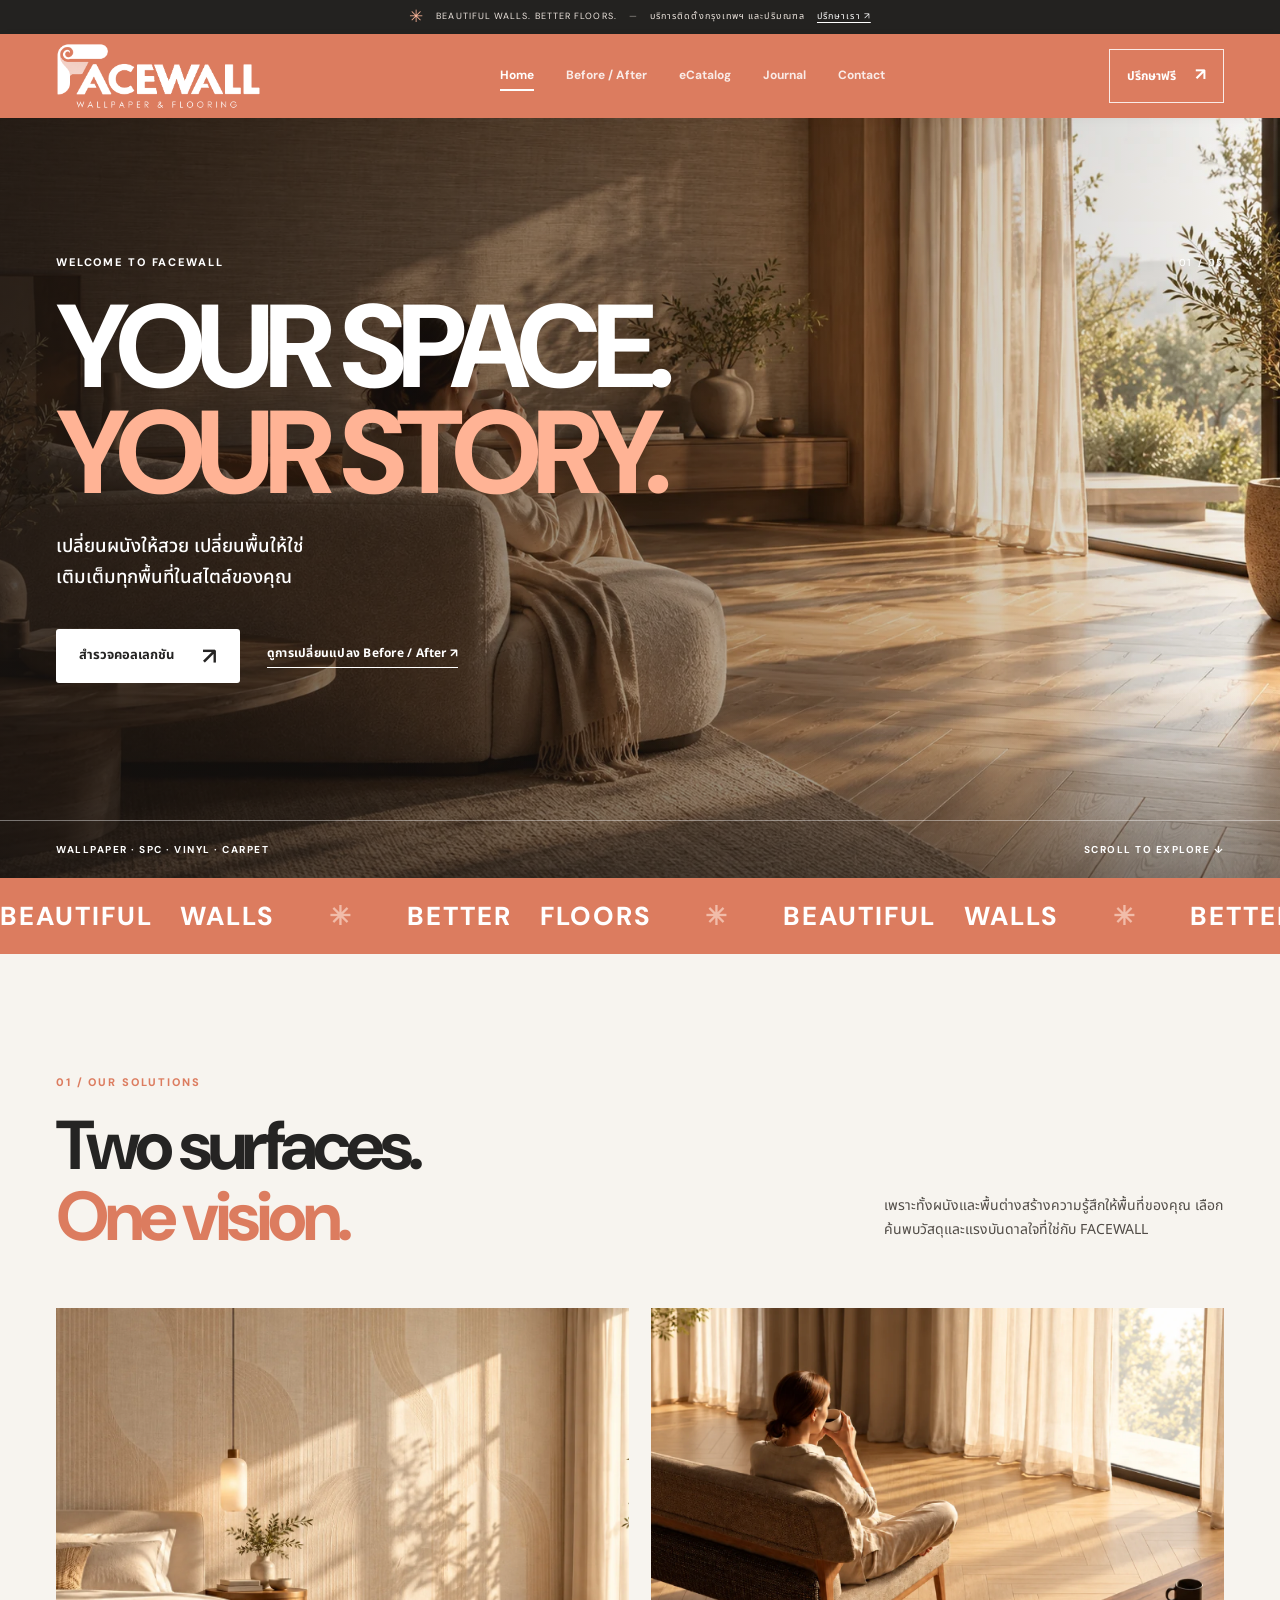
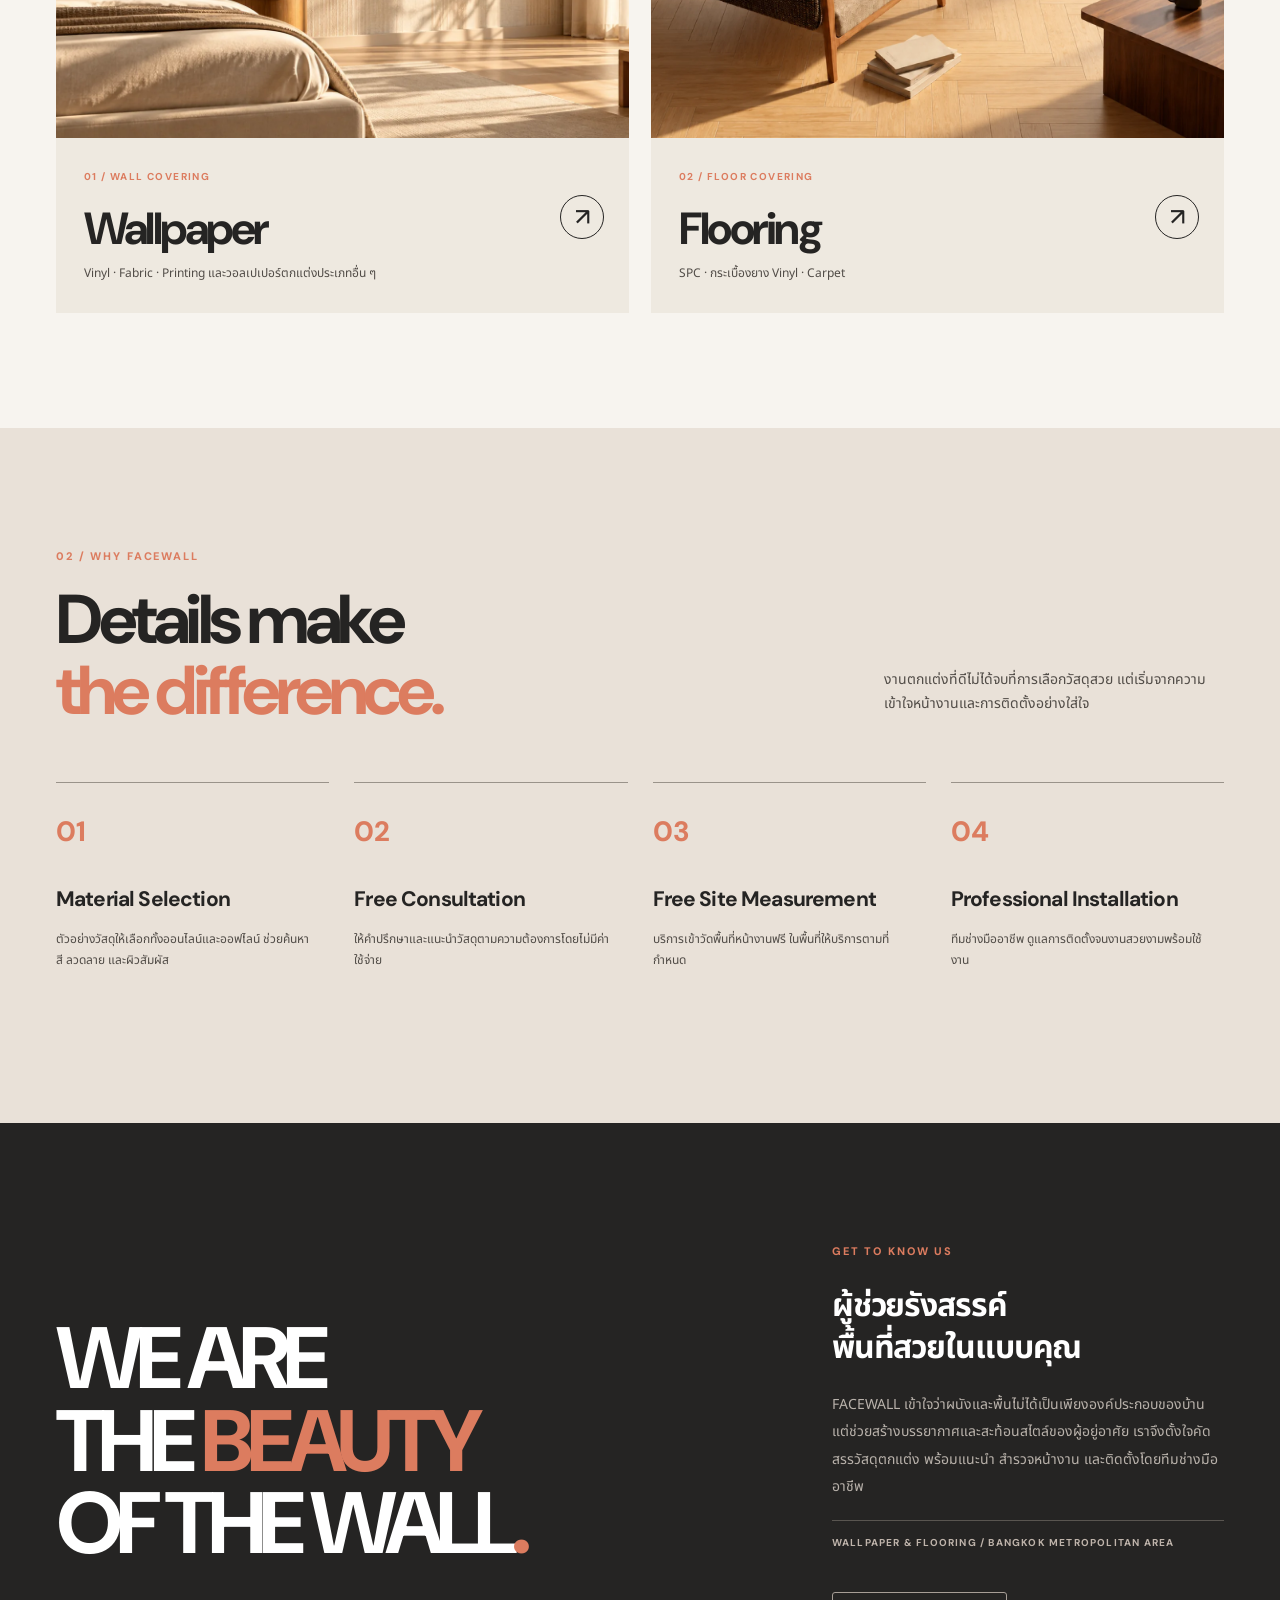
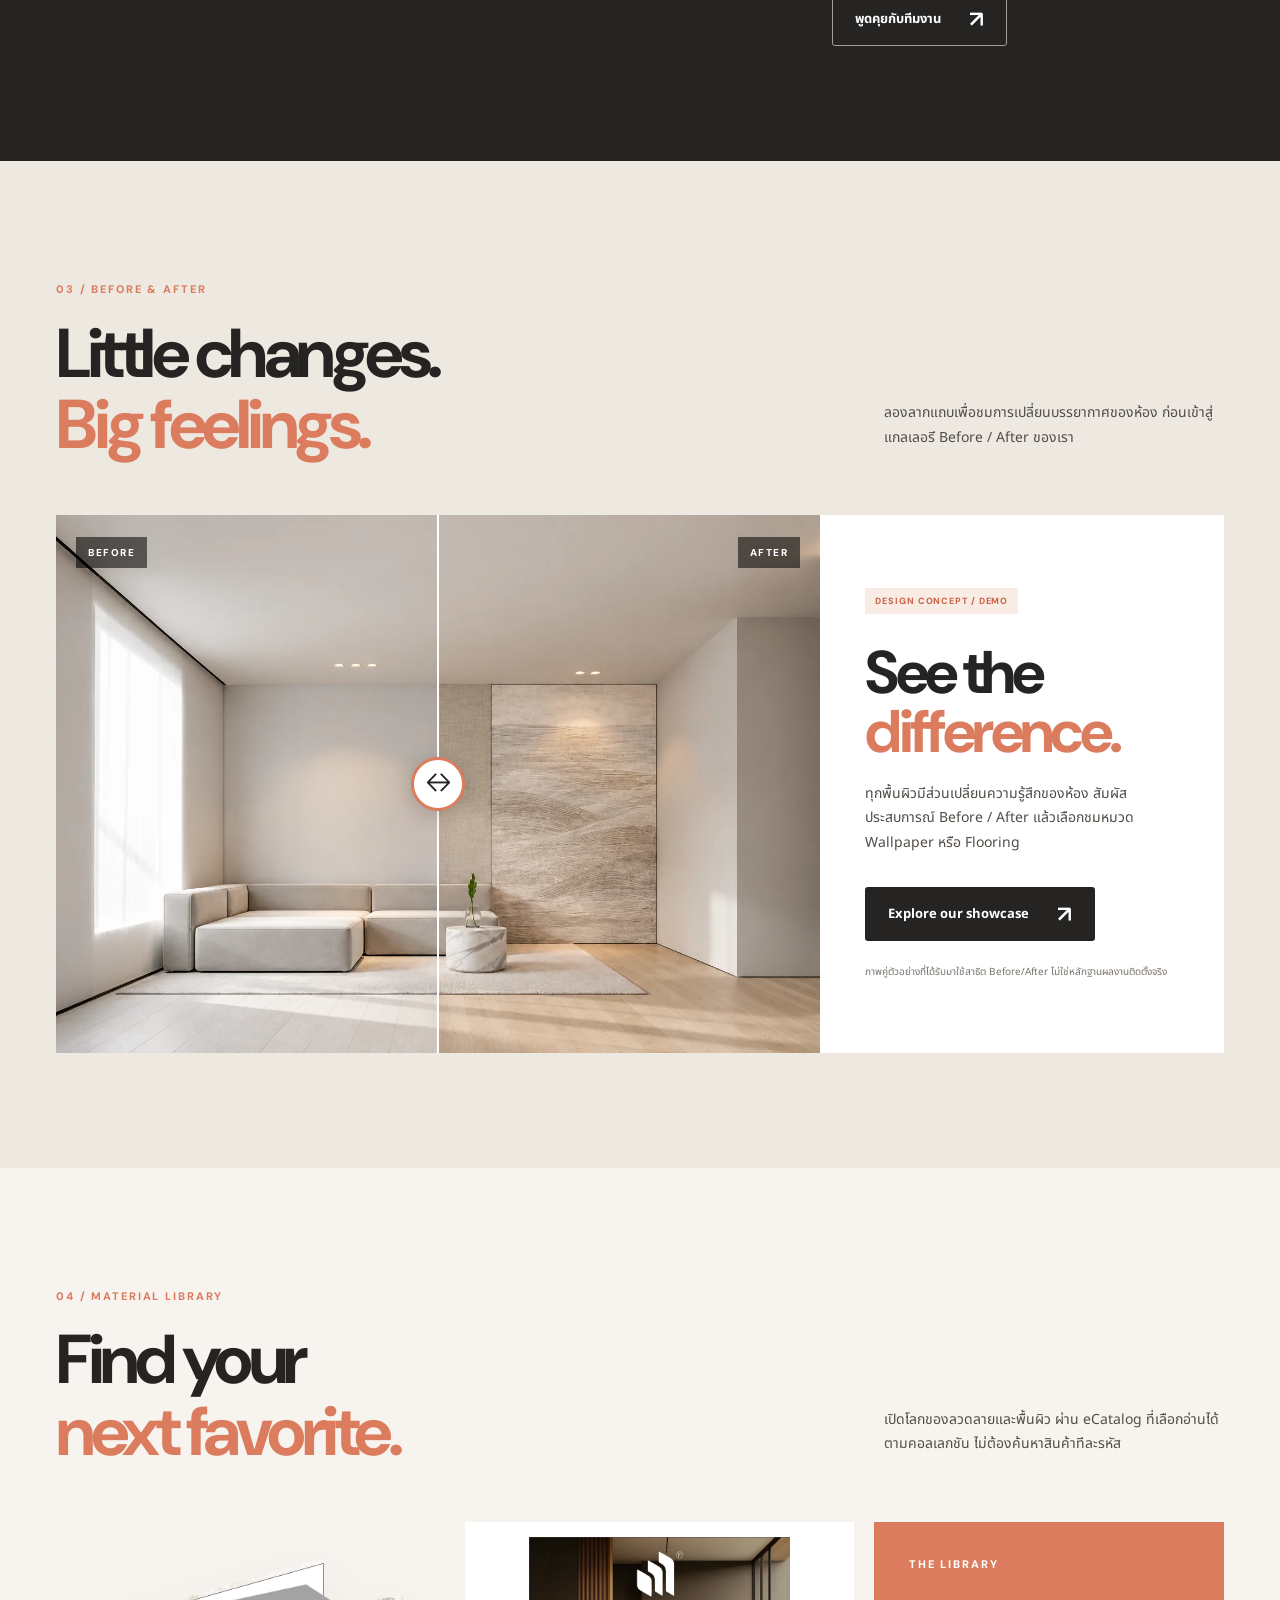
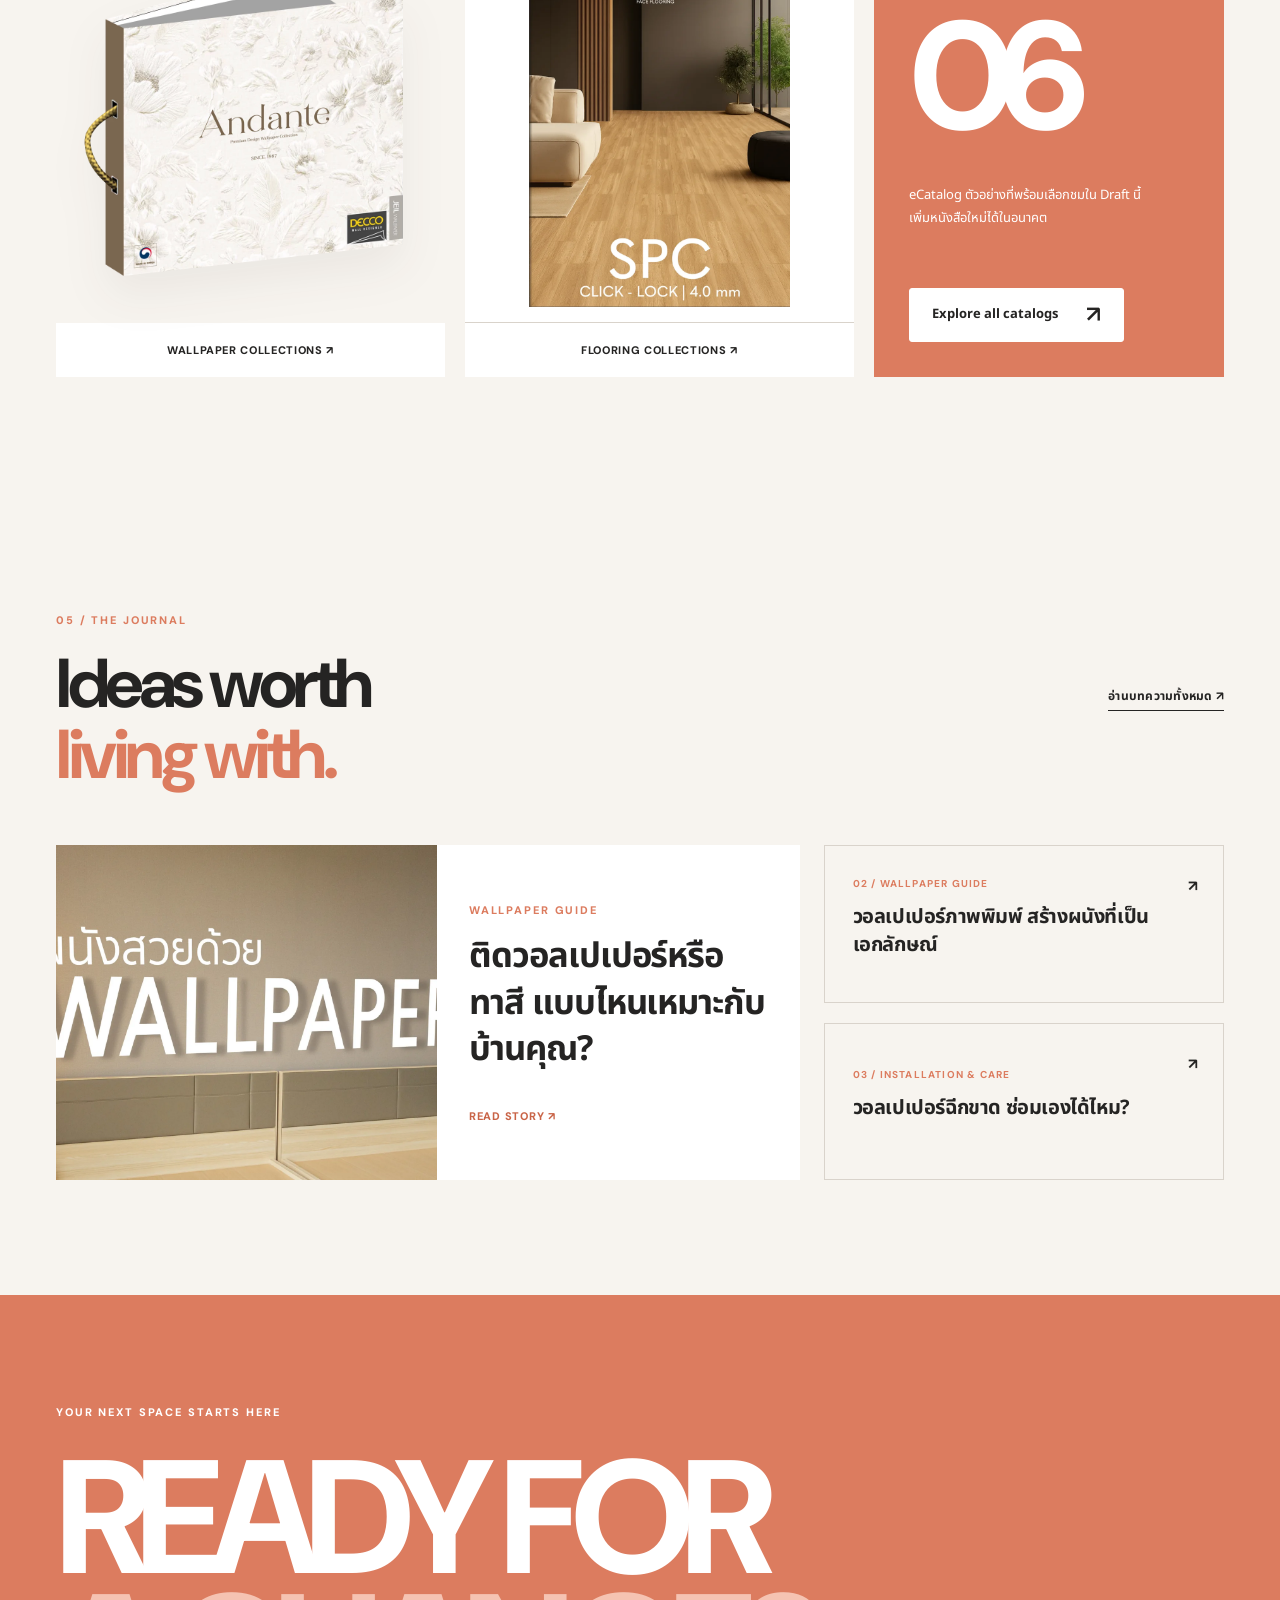
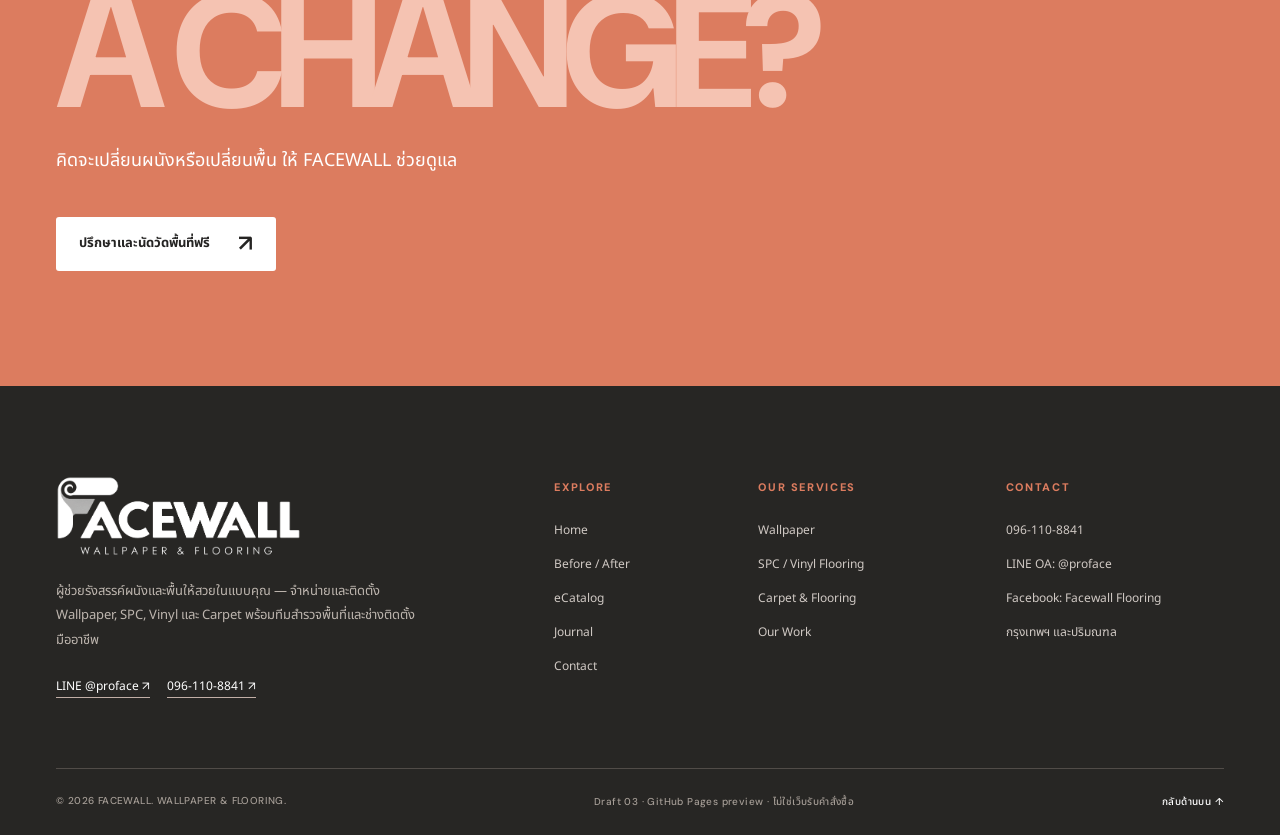
==== commit ba7e0dba: "Add files via upload" ====
--- a/index.html
+++ b/index.html
@@ -16,15 +16,16 @@
 <a href="blog.html" class="nav-link " >Journal</a>
 <a href="contact.html" class="nav-link " >Contact</a></nav><a class="head-cta" href="contact.html">ปรึกษาฟรี <span aria-hidden="true">↗</span></a><button class="menu-toggle" id="menu-toggle" aria-controls="site-nav" aria-expanded="false" aria-label="เปิดเมนู"><span></span><span></span></button></div></header>
 <main id="main">
-<section class="hero" aria-label="FACEWALL introduction"><picture><source media="(max-width: 720px)" srcset="assets/hero-mobile.webp"><img class="hero-photo" src="assets/hero-desktop.webp" fetchpriority="high" alt="ห้องนั่งเล่นแสงธรรมชาติอบอุ่น เผยลายพื้นไม้ชัดเจน"></picture><div class="hero-overlay"></div><div class="wrap hero-content"><div class="hero-topline"><span class="eyebrow light">WELCOME TO FACEWALL</span><span class="hero-counter">01 / 05</span></div><h1>YOUR SPACE.<br><em>YOUR STORY.</em></h1><p>เปลี่ยนผนังให้สวย เปลี่ยนพื้นให้ใช่<br>เติมเต็มทุกพื้นที่ในสไตล์ของคุณ</p><div class="hero-buttons"><a class="btn btn-white" href="catalog.html">สำรวจคอลเลกชัน <span class="arr">↗</span></a><a class="text-link white" href="showcase.html">ดูการเปลี่ยนแปลง Before / After ↗</a></div></div><div class="hero-foot"><span>WALLPAPER · SPC · VINYL · CARPET</span><a href="#our-solutions">SCROLL TO EXPLORE ↓</a></div></section>
+<section class="hero" aria-label="FACEWALL introduction"><picture><source media="(max-width: 720px)" srcset="assets/hero-d03-mobile.webp"><img class="hero-photo" src="assets/hero-d03-desktop.webp" fetchpriority="high" alt="ห้องนั่งเล่นแสงธรรมชาติอบอุ่น เผยลายพื้นไม้ชัดเจน"></picture><div class="hero-overlay"></div><div class="wrap hero-content"><div class="hero-topline"><span class="eyebrow light">WELCOME TO FACEWALL</span><span class="hero-counter">01 / 05</span></div><h1>YOUR SPACE.<br><em>YOUR STORY.</em></h1><p>เปลี่ยนผนังให้สวย เปลี่ยนพื้นให้ใช่<br>เติมเต็มทุกพื้นที่ในสไตล์ของคุณ</p><div class="hero-buttons"><a class="btn btn-white" href="catalog.html">สำรวจคอลเลกชัน <span class="arr">↗</span></a><a class="text-link white" href="showcase.html">ดูการเปลี่ยนแปลง Before / After ↗</a></div></div><div class="hero-foot"><span>WALLPAPER · SPC · VINYL · CARPET</span><a href="#our-solutions">SCROLL TO EXPLORE ↓</a></div></section>
 <div class="ticker" aria-hidden="true"><div>BEAUTIFUL WALLS <span>✳</span> BETTER FLOORS <span>✳</span> BEAUTIFUL WALLS <span>✳</span> BETTER FLOORS <span>✳</span></div></div>
-<section class="section section-solutions" id="our-solutions"><div class="wrap"><div class="section-top"><div><span class="eyebrow">01 / OUR SOLUTIONS</span><h2>Two surfaces.<br><em>One vision.</em></h2></div><p>เพราะทั้งผนังและพื้นต่างสร้างความรู้สึกให้พื้นที่ของคุณ เลือกค้นพบวัสดุและแรงบันดาลใจที่ใช่กับ FACEWALL</p></div><div class="service-grid"><a href="catalog.html?category=wallpaper" class="service-card service-wallpaper reveal"><div class="service-img"><img src="assets/wallpaper-showcase.webp" alt="ภาพแนะนำงานวอลเปเปอร์ตกแต่งผนัง" loading="lazy"></div><div class="service-copy"><span>01 / WALL COVERING</span><h3>Wallpaper</h3><p>Vinyl · Fabric · Printing และวอลเปเปอร์ตกแต่งประเภทอื่น ๆ</p><span class="circle-arrow" aria-hidden="true">↗</span></div></a><a href="catalog.html?category=flooring" class="service-card service-flooring reveal"><div class="service-img"><img src="assets/hero-desktop.webp" alt="ห้องนั่งเล่นพื้นไม้โทนอุ่น" loading="lazy"></div><div class="service-copy"><span>02 / FLOOR COVERING</span><h3>Flooring</h3><p>SPC · กระเบื้องยาง Vinyl · Carpet</p><span class="circle-arrow" aria-hidden="true">↗</span></div></a></div></div></section>
-<section class="section about-section"><div class="wrap about-grid"><div class="about-big reveal">WE ARE<br>THE <em>BEAUTY</em><br>OF THE WALL<span class="about-dot">.</span></div><div class="about-side reveal"><span class="eyebrow">02 / GET TO KNOW US</span><h2>ผู้ช่วยรังสรรค์<br>พื้นที่สวยในแบบคุณ</h2><p>FACEWALL เข้าใจว่าผนังและพื้นไม่ได้เป็นเพียงองค์ประกอบของบ้าน แต่ช่วยสร้างบรรยากาศและสะท้อนสไตล์ของผู้อยู่อาศัย เราจึงตั้งใจคัดสรรวัสดุตกแต่ง พร้อมแนะนำ สำรวจหน้างาน และติดตั้งโดยทีมช่างมืออาชีพ</p><div class="about-tag">WALLPAPER & FLOORING / BANGKOK METROPOLITAN AREA</div><a class="btn btn-outline" href="contact.html">พูดคุยกับทีมงาน <span class="arr" aria-hidden="true">↗</span></a></div></div></section>
-<section class="section transformation-section"><div class="wrap"><div class="section-top"><div><span class="eyebrow">03 / BEFORE & AFTER</span><h2>Little changes.<br><em>Big feelings.</em></h2></div><p>ลองลากแถบเพื่อชมการเปลี่ยนบรรยากาศของห้อง ก่อนเข้าสู่แกลเลอรี Before / After ของเรา</p></div><div class="transformation-grid"><div class="compare" data-compare style="--split:50%"><img src="assets/room-illustration.svg" alt="ตัวอย่างภาพจำลองหลังปรับบรรยากาศห้อง"><img class="compare-before" src="assets/room-before.svg" alt="ตัวอย่างภาพจำลองห้องก่อนปรับ"><span class="compare-label compare-label-left">BEFORE</span><span class="compare-label compare-label-right">AFTER</span><span class="compare-line"><span>↔</span></span><input type="range" min="0" max="100" value="50" aria-label="ลากเปรียบเทียบห้องตัวอย่างก่อนและหลัง"></div><div class="transformation-copy"><span class="demo-tag">DEMO COMPARISON</span><h3>See the<br><em>difference.</em></h3><p>ทุกพื้นผิวมีส่วนเปลี่ยนความรู้สึกของห้อง สัมผัสประสบการณ์ Before / After แล้วเลือกชมหมวด Wallpaper หรือ Flooring</p><a class="btn btn-dark" href="showcase.html">Explore our showcase <span class="arr" aria-hidden="true">↗</span></a><small>หมายเหตุ: ภาพเปรียบเทียบใน Draft 02 เป็นภาพจำลองเพื่อสาธิตฟังก์ชัน ไม่ใช่ผลงานติดตั้งจริง</small></div></div></div></section>
-<section class="section collection-section"><div class="wrap"><div class="section-top"><div><span class="eyebrow">04 / MATERIAL LIBRARY</span><h2>Find your<br><em>next favorite.</em></h2></div><p>เปิดโลกของลวดลายและพื้นผิว ผ่าน eCatalog ที่เลือกอ่านได้ตามคอลเลกชัน ไม่ต้องค้นหาสินค้าทีละรหัส</p></div><div class="home-books"><a class="home-book" href="catalog.html?category=wallpaper"><img src="assets/book-andante.webp" alt="ปกหนังสือวอลเปเปอร์ Andante" loading="lazy"><span>WALLPAPER COLLECTIONS ↗</span></a><a class="home-book" href="catalog.html?category=flooring"><img src="assets/book-spc4.webp" alt="ปกแคตตาล็อก SPC Click-Lock 4.0 mm" loading="lazy"><span>FLOORING COLLECTIONS ↗</span></a><div class="book-callout"><span class="eyebrow">THE LIBRARY</span><strong>06<span></span></strong><p>eCatalog ตัวอย่างที่พร้อมเลือกชมใน Draft นี้<br>เพิ่มหนังสือใหม่ได้ในอนาคต</p><a class="btn btn-outline" href="catalog.html">Explore all catalogs <span class="arr" aria-hidden="true">↗</span></a></div></div></div></section>
-<section class="section reasons-section"><div class="wrap"><div class="section-top"><div><span class="eyebrow">05 / WHY FACEWALL</span><h2>Details make<br><em>the difference.</em></h2></div><p>งานตกแต่งที่ดีไม่ได้จบที่การเลือกวัสดุสวย แต่เริ่มจากความเข้าใจหน้างานและการติดตั้งอย่างใส่ใจ</p></div><div class="reason-grid"><div><span>01</span><h3>Material Selection</h3><p>ตัวอย่างวัสดุให้เลือกทั้งออนไลน์และออฟไลน์ ช่วยค้นหาสี ลวดลาย และผิวสัมผัส</p></div><div><span>02</span><h3>Free Consultation</h3><p>ให้คำปรึกษาและแนะนำวัสดุตามความต้องการโดยไม่มีค่าใช้จ่าย</p></div><div><span>03</span><h3>Free Site Measurement</h3><p>บริการเข้าวัดพื้นที่หน้างานฟรี ในพื้นที่ให้บริการตามที่กำหนด</p></div><div><span>04</span><h3>Professional Installation</h3><p>ทีมช่างมืออาชีพ ดูแลการติดตั้งจนงานสวยงามพร้อมใช้งาน</p></div></div></div></section>
-<section class="section journal-section"><div class="wrap"><div class="section-top"><div><span class="eyebrow">06 / THE JOURNAL</span><h2>Ideas worth<br><em>living with.</em></h2></div><a class="text-link dark" href="blog.html">อ่านบทความทั้งหมด ↗</a></div><div class="home-journal-grid"><a href="blog-wallpaper-vs-paint.html" class="journal-feature"><div class="journal-image"><img src="assets/wallpaper-showcase.webp" loading="lazy" alt="บรรยากาศงานตกแต่งผนังด้วยวอลเปเปอร์"></div><div><span class="eyebrow">WALLPAPER GUIDE</span><h3>ติดวอลเปเปอร์หรือทาสี แบบไหนเหมาะกับบ้านคุณ?</h3><span class="read-more">READ STORY ↗</span></div></a><div class="journal-side"><a href="blog-printing-wallpaper.html"><span>02 / WALLPAPER GUIDE</span><h3>วอลเปเปอร์ภาพพิมพ์ สร้างผนังที่เป็นเอกลักษณ์</h3><b>↗</b></a><a href="blog-repair-wallpaper.html"><span>03 / INSTALLATION & CARE</span><h3>วอลเปเปอร์ฉีกขาด ซ่อมเองได้ไหม?</h3><b>↗</b></a></div></div></div></section>
+<section class="section section-solutions" id="our-solutions"><div class="wrap"><div class="section-top"><div><span class="eyebrow">01 / OUR SOLUTIONS</span><h2>Two surfaces.<br><em>One vision.</em></h2></div><p>เพราะทั้งผนังและพื้นต่างสร้างความรู้สึกให้พื้นที่ของคุณ เลือกค้นพบวัสดุและแรงบันดาลใจที่ใช่กับ FACEWALL</p></div><div class="service-grid"><a href="catalog.html?category=wallpaper" class="service-card service-wallpaper reveal"><div class="service-img"><img src="assets/wallpaper-bedroom-d03.webp" alt="ห้องนอนอบอุ่นตกแต่งด้วยวอลเปเปอร์พื้นผิวสีเบจ" loading="lazy"></div><div class="service-copy"><span>01 / WALL COVERING</span><h3>Wallpaper</h3><p>Vinyl · Fabric · Printing และวอลเปเปอร์ตกแต่งประเภทอื่น ๆ</p><span class="circle-arrow" aria-hidden="true">↗</span></div></a><a href="catalog.html?category=flooring" class="service-card service-flooring reveal"><div class="service-img"><img src="assets/hero-desktop.webp" alt="ห้องนั่งเล่นพื้นไม้โทนอุ่น" loading="lazy"></div><div class="service-copy"><span>02 / FLOOR COVERING</span><h3>Flooring</h3><p>SPC · กระเบื้องยาง Vinyl · Carpet</p><span class="circle-arrow" aria-hidden="true">↗</span></div></a></div></div></section>
+<section class="section reasons-section"><div class="wrap"><div class="section-top"><div><span class="eyebrow">02 / WHY FACEWALL</span><h2>Details make<br><em>the difference.</em></h2></div><p>งานตกแต่งที่ดีไม่ได้จบที่การเลือกวัสดุสวย แต่เริ่มจากความเข้าใจหน้างานและการติดตั้งอย่างใส่ใจ</p></div><div class="reason-grid"><div><span>01</span><h3>Material Selection</h3><p>ตัวอย่างวัสดุให้เลือกทั้งออนไลน์และออฟไลน์ ช่วยค้นหาสี ลวดลาย และผิวสัมผัส</p></div><div><span>02</span><h3>Free Consultation</h3><p>ให้คำปรึกษาและแนะนำวัสดุตามความต้องการโดยไม่มีค่าใช้จ่าย</p></div><div><span>03</span><h3>Free Site Measurement</h3><p>บริการเข้าวัดพื้นที่หน้างานฟรี ในพื้นที่ให้บริการตามที่กำหนด</p></div><div><span>04</span><h3>Professional Installation</h3><p>ทีมช่างมืออาชีพ ดูแลการติดตั้งจนงานสวยงามพร้อมใช้งาน</p></div></div></div></section>
+<section class="section about-section"><div class="wrap about-grid"><div class="about-big reveal">WE ARE<br>THE <em>BEAUTY</em><br>OF THE WALL<span class="about-dot">.</span></div><div class="about-side reveal"><span class="eyebrow">GET TO KNOW US</span><h2>ผู้ช่วยรังสรรค์<br>พื้นที่สวยในแบบคุณ</h2><p>FACEWALL เข้าใจว่าผนังและพื้นไม่ได้เป็นเพียงองค์ประกอบของบ้าน แต่ช่วยสร้างบรรยากาศและสะท้อนสไตล์ของผู้อยู่อาศัย เราจึงตั้งใจคัดสรรวัสดุตกแต่ง พร้อมแนะนำ สำรวจหน้างาน และติดตั้งโดยทีมช่างมืออาชีพ</p><div class="about-tag">WALLPAPER & FLOORING / BANGKOK METROPOLITAN AREA</div><a class="btn btn-outline" href="contact.html">พูดคุยกับทีมงาน <span class="arr" aria-hidden="true">↗</span></a></div></div></section>
+<section class="section transformation-section"><div class="wrap"><div class="section-top"><div><span class="eyebrow">03 / BEFORE & AFTER</span><h2>Little changes.<br><em>Big feelings.</em></h2></div><p>ลองลากแถบเพื่อชมการเปลี่ยนบรรยากาศของห้อง ก่อนเข้าสู่แกลเลอรี Before / After ของเรา</p></div><div class="transformation-grid"><div class="compare" data-compare style="--split:50%"><img src="assets/wallpaper-after-d03.webp" alt="ภาพจำลองห้องหลังตกแต่งผนังด้วยวอลเปเปอร์พื้นผิวสีเบจ"><img class="compare-before" src="assets/wallpaper-before-d03.webp" alt="ภาพจำลองห้องก่อนเปลี่ยนวัสดุตกแต่งผนัง"><span class="compare-label compare-label-left">BEFORE</span><span class="compare-label compare-label-right">AFTER</span><span class="compare-line"><span>↔</span></span><input type="range" min="0" max="100" value="50" aria-label="ลากเปรียบเทียบห้องตัวอย่างก่อนและหลัง"></div><div class="transformation-copy"><span class="demo-tag">DESIGN CONCEPT / DEMO</span><h3>See the<br><em>difference.</em></h3><p>ทุกพื้นผิวมีส่วนเปลี่ยนความรู้สึกของห้อง สัมผัสประสบการณ์ Before / After แล้วเลือกชมหมวด Wallpaper หรือ Flooring</p><a class="btn btn-dark" href="showcase.html">Explore our showcase <span class="arr" aria-hidden="true">↗</span></a><small>ภาพคู่ตัวอย่างที่ได้รับมาใช้สาธิต Before/After ไม่ใช่หลักฐานผลงานติดตั้งจริง</small></div></div></div></section>
+<section class="section collection-section"><div class="wrap"><div class="section-top"><div><span class="eyebrow">04 / MATERIAL LIBRARY</span><h2>Find your<br><em>next favorite.</em></h2></div><p>เปิดโลกของลวดลายและพื้นผิว ผ่าน eCatalog ที่เลือกอ่านได้ตามคอลเลกชัน ไม่ต้องค้นหาสินค้าทีละรหัส</p></div><div class="home-books"><a class="home-book home-book--dicut" href="catalog.html?category=wallpaper"><img src="assets/book-andante-dicut.webp" alt="ปกหนังสือวอลเปเปอร์ Andante" loading="lazy"><span>WALLPAPER COLLECTIONS ↗</span></a><a class="home-book" href="catalog.html?category=flooring"><img src="assets/book-spc4.webp" alt="ปกแคตตาล็อก SPC Click-Lock 4.0 mm" loading="lazy"><span>FLOORING COLLECTIONS ↗</span></a><div class="book-callout"><span class="eyebrow">THE LIBRARY</span><strong>06<span></span></strong><p>eCatalog ตัวอย่างที่พร้อมเลือกชมใน Draft นี้<br>เพิ่มหนังสือใหม่ได้ในอนาคต</p><a class="btn btn-outline" href="catalog.html">Explore all catalogs <span class="arr" aria-hidden="true">↗</span></a></div></div></div></section>
+
+<section class="section journal-section"><div class="wrap"><div class="section-top"><div><span class="eyebrow">05 / THE JOURNAL</span><h2>Ideas worth<br><em>living with.</em></h2></div><a class="text-link dark" href="blog.html">อ่านบทความทั้งหมด ↗</a></div><div class="home-journal-grid"><a href="blog-wallpaper-vs-paint.html" class="journal-feature"><div class="journal-image"><img src="assets/wallpaper-showcase.webp" loading="lazy" alt="บรรยากาศงานตกแต่งผนังด้วยวอลเปเปอร์"></div><div><span class="eyebrow">WALLPAPER GUIDE</span><h3>ติดวอลเปเปอร์หรือทาสี แบบไหนเหมาะกับบ้านคุณ?</h3><span class="read-more">READ STORY ↗</span></div></a><div class="journal-side"><a href="blog-printing-wallpaper.html"><span>02 / WALLPAPER GUIDE</span><h3>วอลเปเปอร์ภาพพิมพ์ สร้างผนังที่เป็นเอกลักษณ์</h3><b>↗</b></a><a href="blog-repair-wallpaper.html"><span>03 / INSTALLATION & CARE</span><h3>วอลเปเปอร์ฉีกขาด ซ่อมเองได้ไหม?</h3><b>↗</b></a></div></div></div></section>
 <section class="closing-cta"><div class="wrap"><span class="eyebrow light">YOUR NEXT SPACE STARTS HERE</span><h2>READY FOR<br><em>A CHANGE?</em></h2><p>คิดจะเปลี่ยนผนังหรือเปลี่ยนพื้น ให้ FACEWALL ช่วยดูแล</p><a class="btn btn-white" href="contact.html">ปรึกษาและนัดวัดพื้นที่ฟรี <span class="arr" aria-hidden="true">↗</span></a></div></section></main>
-<footer class="footer"><div class="wrap"><div class="footer-main"><div class="footer-info"><a href="index.html" class="footer-brand"><img src="assets/logo-white.png" width="270" height="88" alt="FACEWALL"></a><p>ผู้ช่วยรังสรรค์ผนังและพื้นให้สวยในแบบคุณ — จำหน่ายและติดตั้ง Wallpaper, SPC, Vinyl และ Carpet พร้อมทีมสำรวจพื้นที่และช่างติดตั้งมืออาชีพ</p><div class="footer-social"><a href="https://line.me/R/ti/p/%40proface" target="_blank" rel="noopener noreferrer">LINE @proface ↗</a><a href="tel:0961108841">096-110-8841 ↗</a></div></div><div class="footer-links"><h3>EXPLORE</h3><a href="index.html">Home</a><a href="showcase.html">Before / After</a><a href="catalog.html">eCatalog</a><a href="blog.html">Journal</a><a href="contact.html">Contact</a></div><div class="footer-links"><h3>OUR SERVICES</h3><a href="catalog.html?category=wallpaper">Wallpaper</a><a href="catalog.html?category=flooring">SPC / Vinyl Flooring</a><a href="catalog.html?category=flooring">Carpet & Flooring</a><a href="showcase.html">Our Work</a></div><div class="footer-links"><h3>CONTACT</h3><a href="tel:0961108841">096-110-8841</a><a href="https://line.me/R/ti/p/%40proface" target="_blank" rel="noopener noreferrer">LINE OA: @proface</a><span>Facebook: Facewall Flooring</span><span>กรุงเทพฯ และปริมณฑล</span></div></div><div class="footer-bottom"><span>© 2026 FACEWALL. WALLPAPER & FLOORING.</span><span>Draft 02 · GitHub Pages preview · ไม่ใช่เว็บรับคำสั่งซื้อ</span><a href="#main">กลับด้านบน ↑</a></div></div></footer>
+<footer class="footer"><div class="wrap"><div class="footer-main"><div class="footer-info"><a href="index.html" class="footer-brand"><img src="assets/logo-white.png" width="270" height="88" alt="FACEWALL"></a><p>ผู้ช่วยรังสรรค์ผนังและพื้นให้สวยในแบบคุณ — จำหน่ายและติดตั้ง Wallpaper, SPC, Vinyl และ Carpet พร้อมทีมสำรวจพื้นที่และช่างติดตั้งมืออาชีพ</p><div class="footer-social"><a href="https://line.me/R/ti/p/%40proface" target="_blank" rel="noopener noreferrer">LINE @proface ↗</a><a href="tel:0961108841">096-110-8841 ↗</a></div></div><div class="footer-links"><h3>EXPLORE</h3><a href="index.html">Home</a><a href="showcase.html">Before / After</a><a href="catalog.html">eCatalog</a><a href="blog.html">Journal</a><a href="contact.html">Contact</a></div><div class="footer-links"><h3>OUR SERVICES</h3><a href="catalog.html?category=wallpaper">Wallpaper</a><a href="catalog.html?category=flooring">SPC / Vinyl Flooring</a><a href="catalog.html?category=flooring">Carpet & Flooring</a><a href="showcase.html">Our Work</a></div><div class="footer-links"><h3>CONTACT</h3><a href="tel:0961108841">096-110-8841</a><a href="https://line.me/R/ti/p/%40proface" target="_blank" rel="noopener noreferrer">LINE OA: @proface</a><span>Facebook: Facewall Flooring</span><span>กรุงเทพฯ และปริมณฑล</span></div></div><div class="footer-bottom"><span>© 2026 FACEWALL. WALLPAPER & FLOORING.</span><span>Draft 03 · GitHub Pages preview · ไม่ใช่เว็บรับคำสั่งซื้อ</span><a href="#main">กลับด้านบน ↑</a></div></div></footer>
 <div class="toast" id="toast" role="status" aria-live="polite"></div>
 <script src="js/config.js" defer></script><script src="js/catalogs.js" defer></script><script src="js/site.js" defer></script></body></html>
--- a/css/style.css
+++ b/css/style.css
@@ -32,3 +32,35 @@
 
 /* The uploaded Wallpaper showcase banner already contains typography. Keep it readable. */
 .showcase-feature:after{display:none}
+
+/* ================================================
+   FACEWALL Draft 03 — refined visual system
+   Transparent, original Wallpaper cutouts from uploaded RGBA PNG files.
+   ================================================ */
+.hero-photo{object-position:51% 50%}
+/* Keep both labels legible on lighter, user-provided home photograph */
+.hero-overlay{background:linear-gradient(90deg,rgba(24,20,18,.76),rgba(24,20,18,.35) 54%,rgba(24,20,18,.02)),linear-gradient(0deg,rgba(24,20,18,.37),transparent 25%)}
+.service-wallpaper .service-img img{object-position:center center}
+.home-book--dicut{background:transparent;overflow:visible;transition:transform .4s var(--ease)}
+.home-book--dicut img{padding:0 1.3vw 12px;width:100%;height:400px;object-fit:contain;filter:drop-shadow(0 21px 22px rgba(47,35,29,.06))}
+.home-book--dicut:hover{transform:translateY(-5px)}
+.home-book--dicut:hover img{transform:scale(1.045)}
+.home-book--dicut span{background:white;border-top:0}
+/* Wallpaper catalog: edge-free, transparent cutout books, title overlaid INSIDE card */
+.catalog-card--wallpaper{background:transparent;border:0;box-shadow:none;overflow:visible}
+.catalog-card--wallpaper:hover{box-shadow:none;transform:translateY(-5px)}
+.catalog-card--wallpaper>a{display:block;height:100%}
+.catalog-cover--dicut{height:472px;padding:0;background:transparent;display:flex;align-items:flex-start;justify-content:center;overflow:visible;isolation:isolate}
+.catalog-cover--dicut img{height:calc(100% - 55px);width:100%;max-width:100%;object-fit:contain;object-position:center top;filter:drop-shadow(0 18px 17px rgba(45,37,28,.09));transition:transform .65s var(--ease)}
+.catalog-card--wallpaper:hover .catalog-cover--dicut img{transform:translateY(-8px) scale(1.04)}
+.wallpaper-cover-meta{position:absolute;left:7%;right:7%;bottom:0;display:flex;align-items:center;justify-content:center;flex-direction:column;min-height:104px;padding:21px 12px 12px;background:linear-gradient(0deg,var(--cream) 81%,rgba(247,244,239,0));text-align:center;pointer-events:none}
+.wallpaper-cover-family{font:700 9px var(--head);color:var(--coral);letter-spacing:.17em}
+.wallpaper-cover-meta h3{font:700 clamp(22px,2.55vw,35px)/1.12 var(--head);letter-spacing:-.045em;margin:8px 0 4px;text-transform:uppercase}
+.wallpaper-cover-open{font:800 9px var(--head);letter-spacing:.11em;color:var(--inksoft);opacity:0;transform:translateY(4px);transition:opacity .25s,transform .25s}
+.catalog-card--wallpaper:hover .wallpaper-cover-open,.catalog-card--wallpaper:focus-within .wallpaper-cover-open{opacity:1;transform:none}
+.catalog-grid:has(.catalog-card--wallpaper){row-gap:36px}
+@media(max-width:1200px){.catalog-cover--dicut{height:385px}}
+@media(max-width:900px){.catalog-cover--dicut{height:335px}.home-book--dicut img{height:335px}}
+@media(max-width:720px){.hero-photo{object-position:50% 55%}.hero-overlay{background:linear-gradient(180deg,rgba(24,20,18,.67) 0%,rgba(24,20,18,.18) 61%,rgba(24,20,18,.5) 100%)}.home-book--dicut img{height:225px;padding:0 0 10px}.catalog-cover--dicut{height:286px}.catalog-cover--dicut img{height:calc(100% - 53px)}.wallpaper-cover-meta{left:0;right:0;min-height:83px;padding:13px 4px 7px}.wallpaper-cover-family{font-size:7px}.wallpaper-cover-meta h3{font-size:clamp(15px,4.5vw,23px);margin:5px 0 2px}.wallpaper-cover-open{opacity:1;font-size:7px;transform:none}.catalog-card--wallpaper:hover .catalog-cover--dicut img{transform:scale(1.02)}}
+@media(max-width:420px){.catalog-cover--dicut{height:244px}.home-book--dicut img{height:190px}.wallpaper-cover-meta h3{font-size:16px}}
+@media(prefers-reduced-motion:reduce){.catalog-card--wallpaper,.catalog-cover--dicut img,.home-book--dicut{transition:none}}
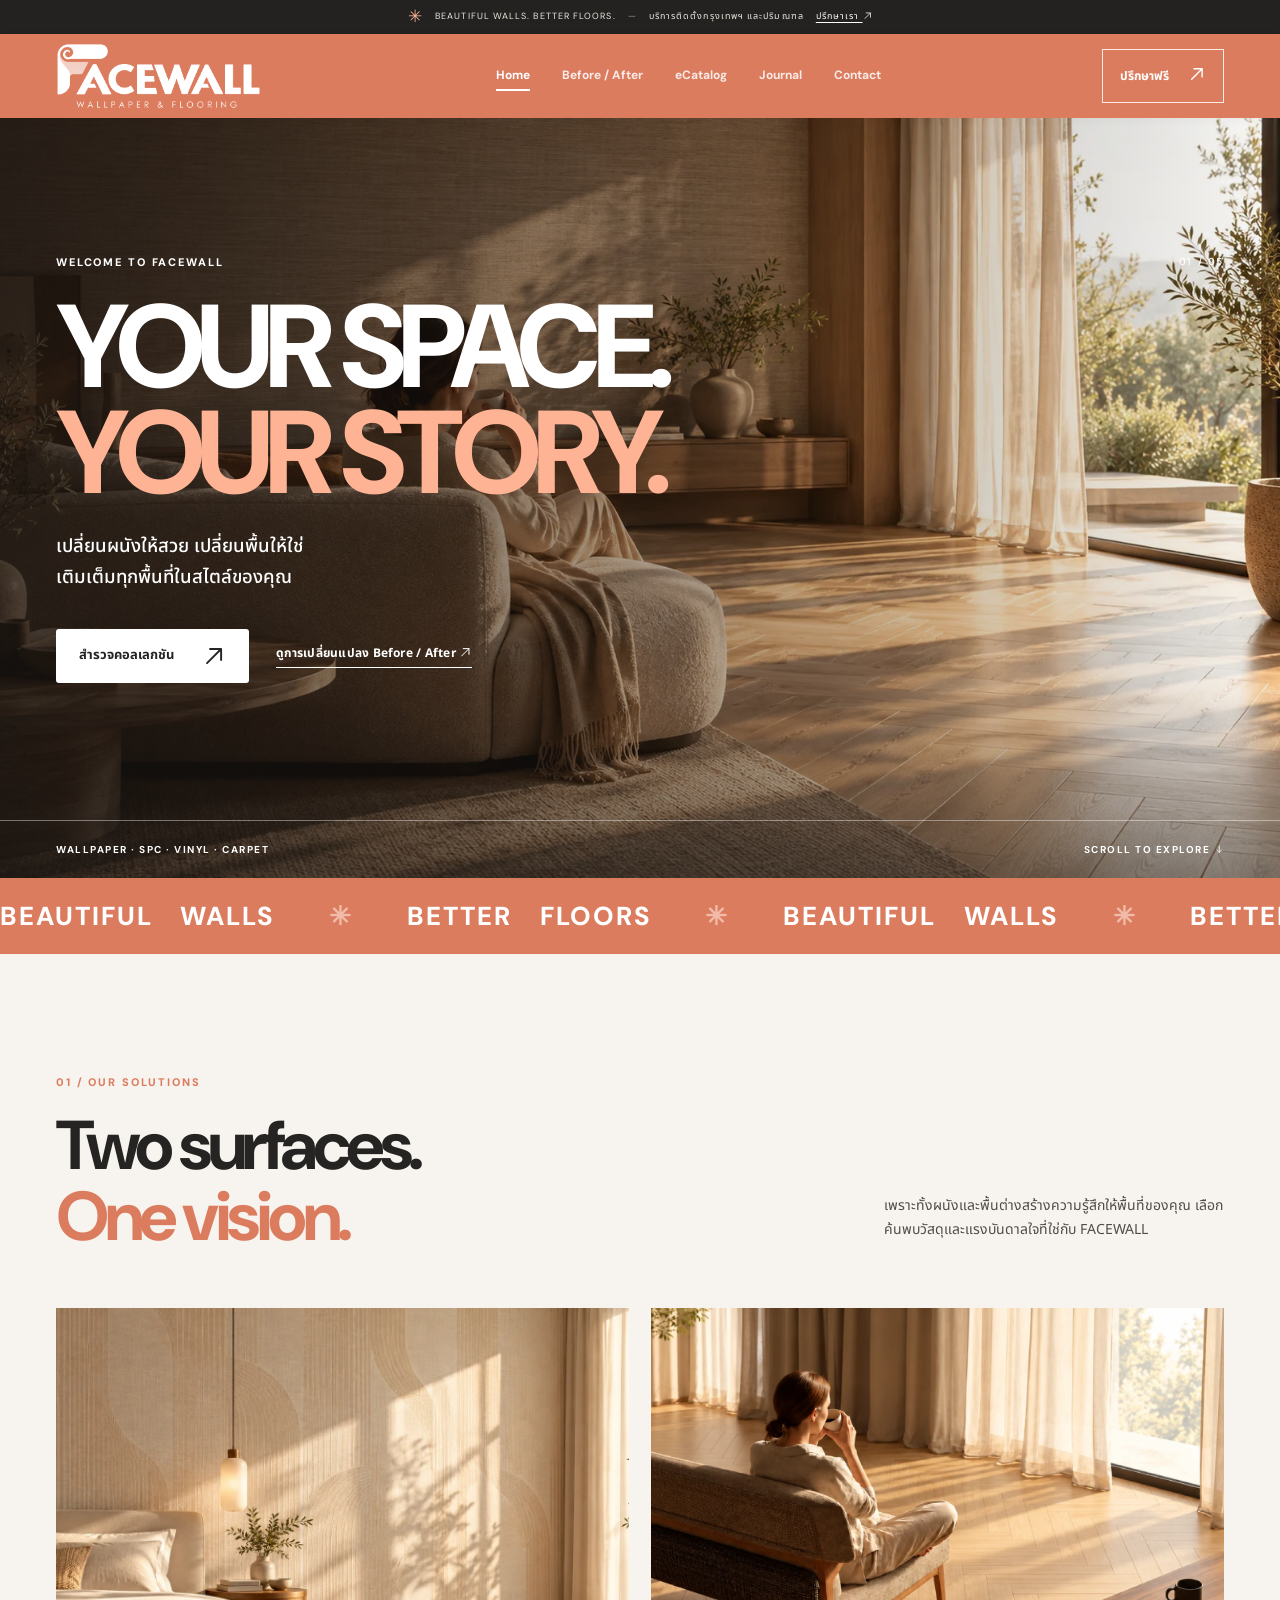
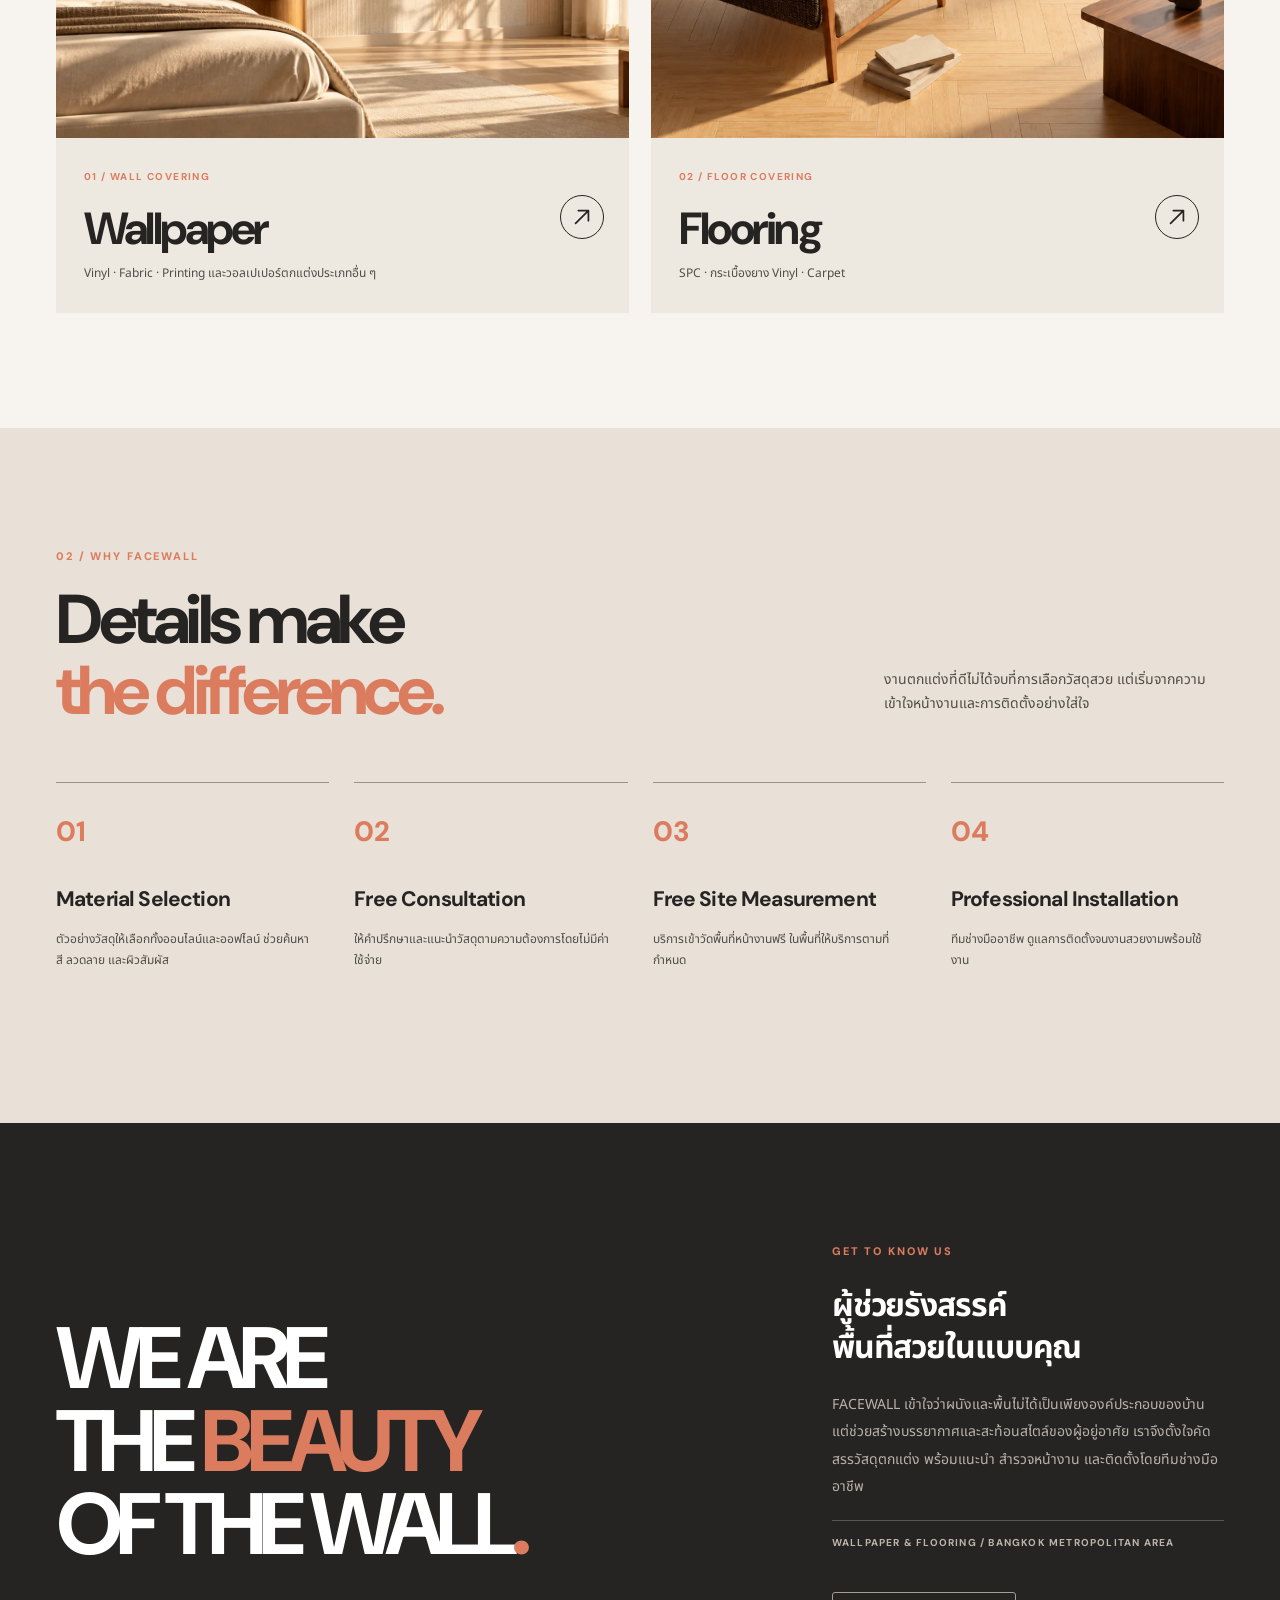
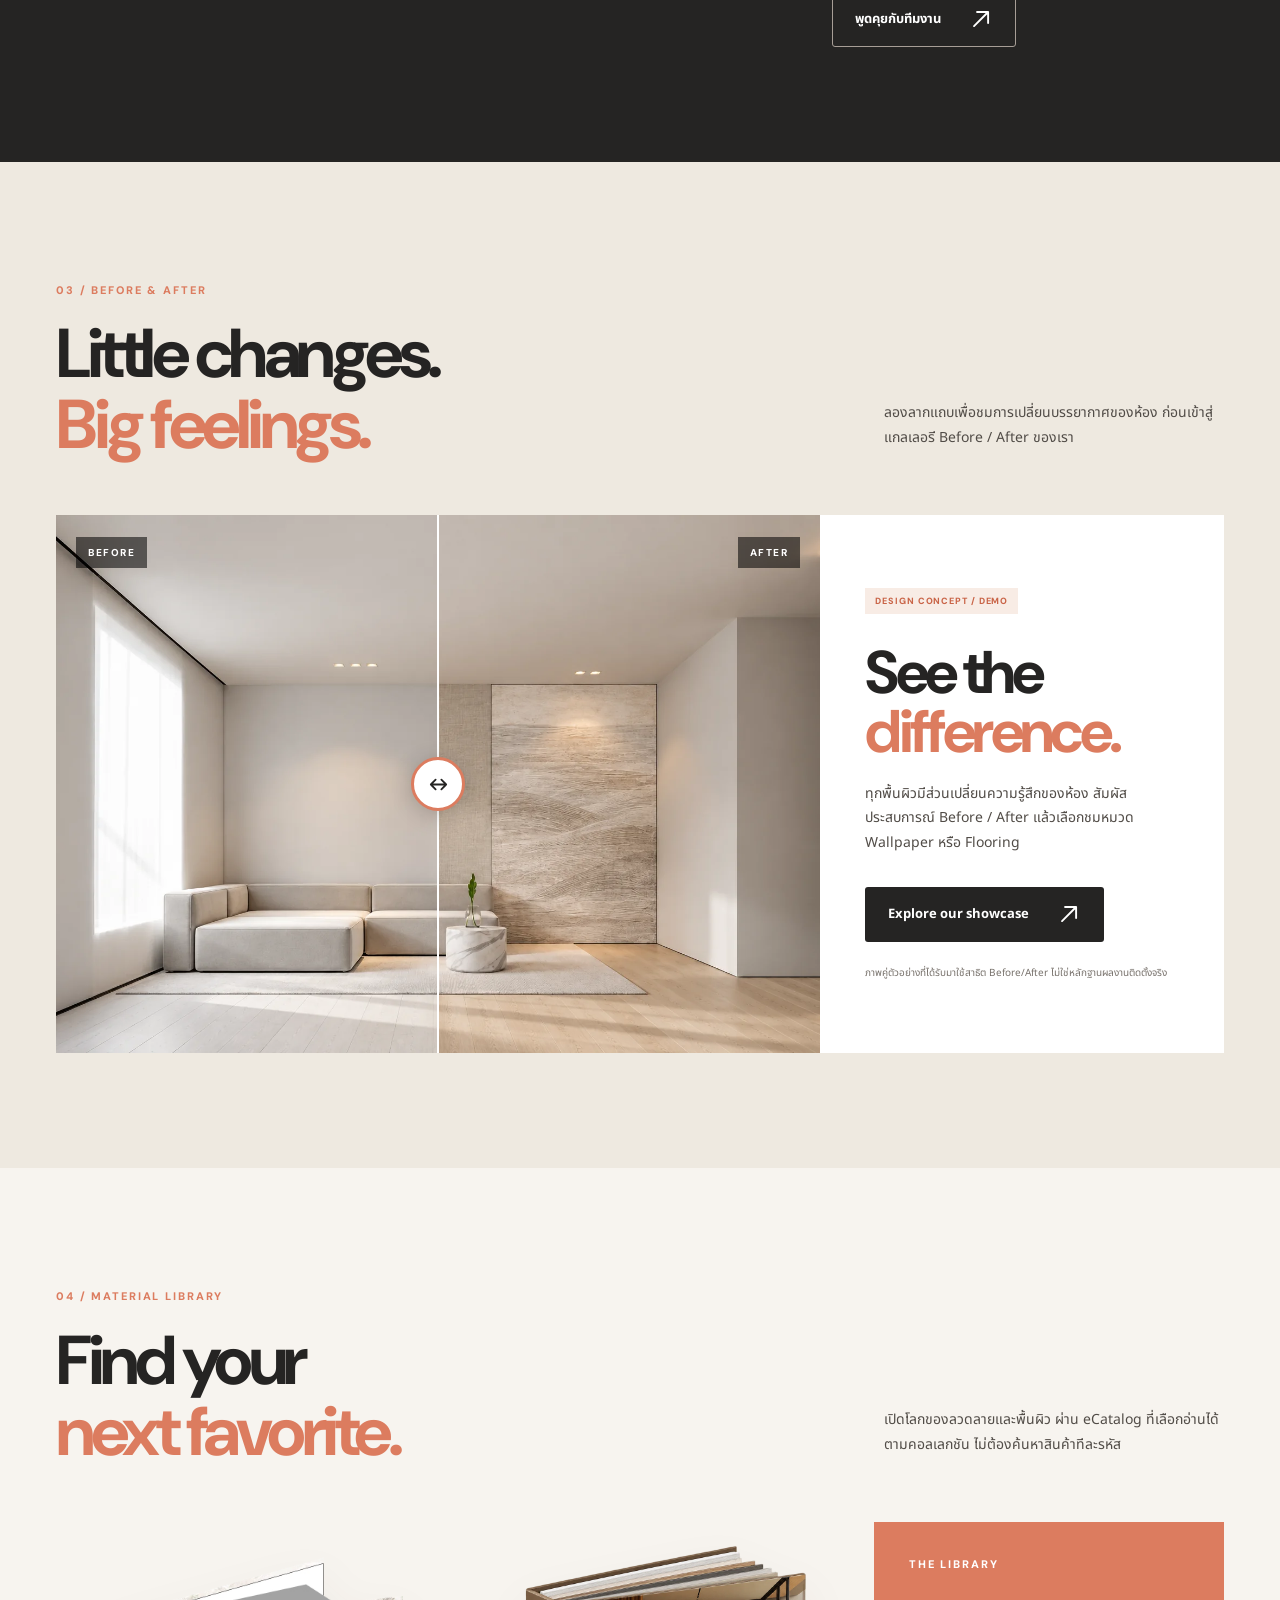
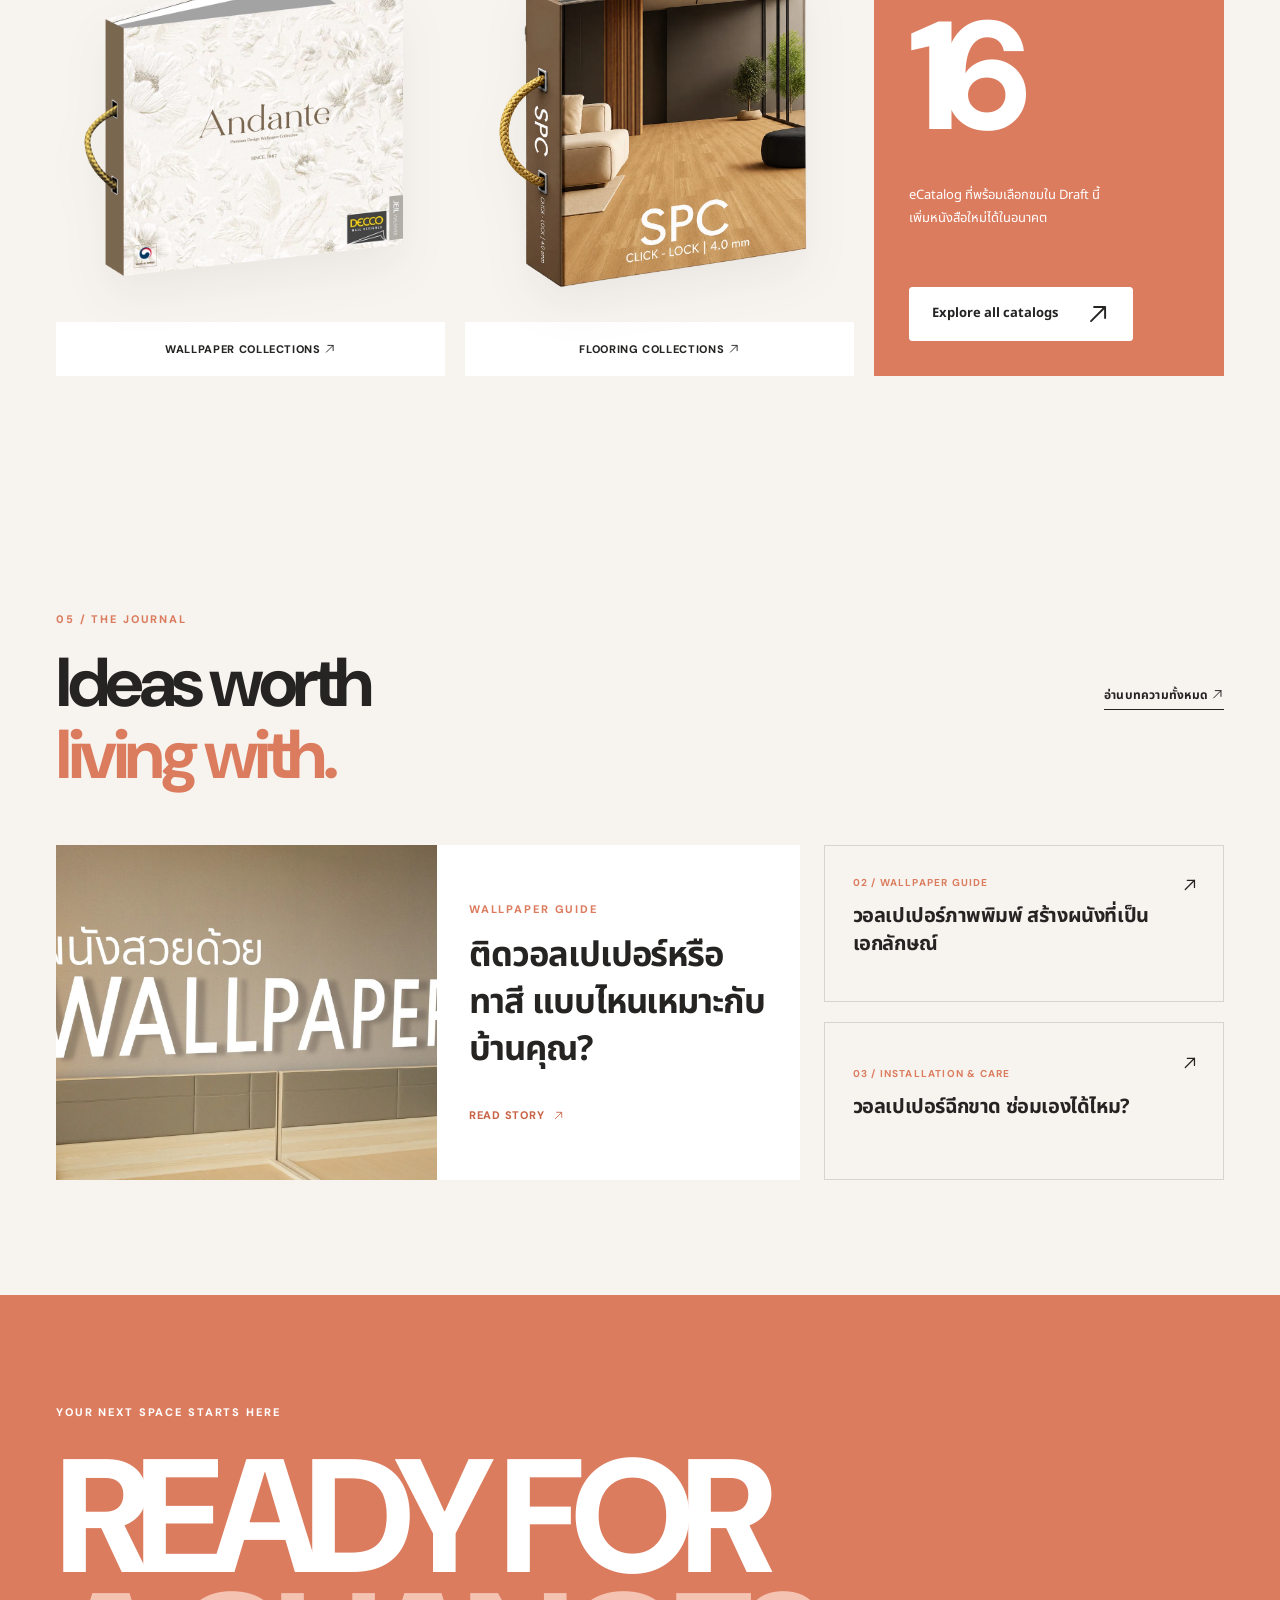
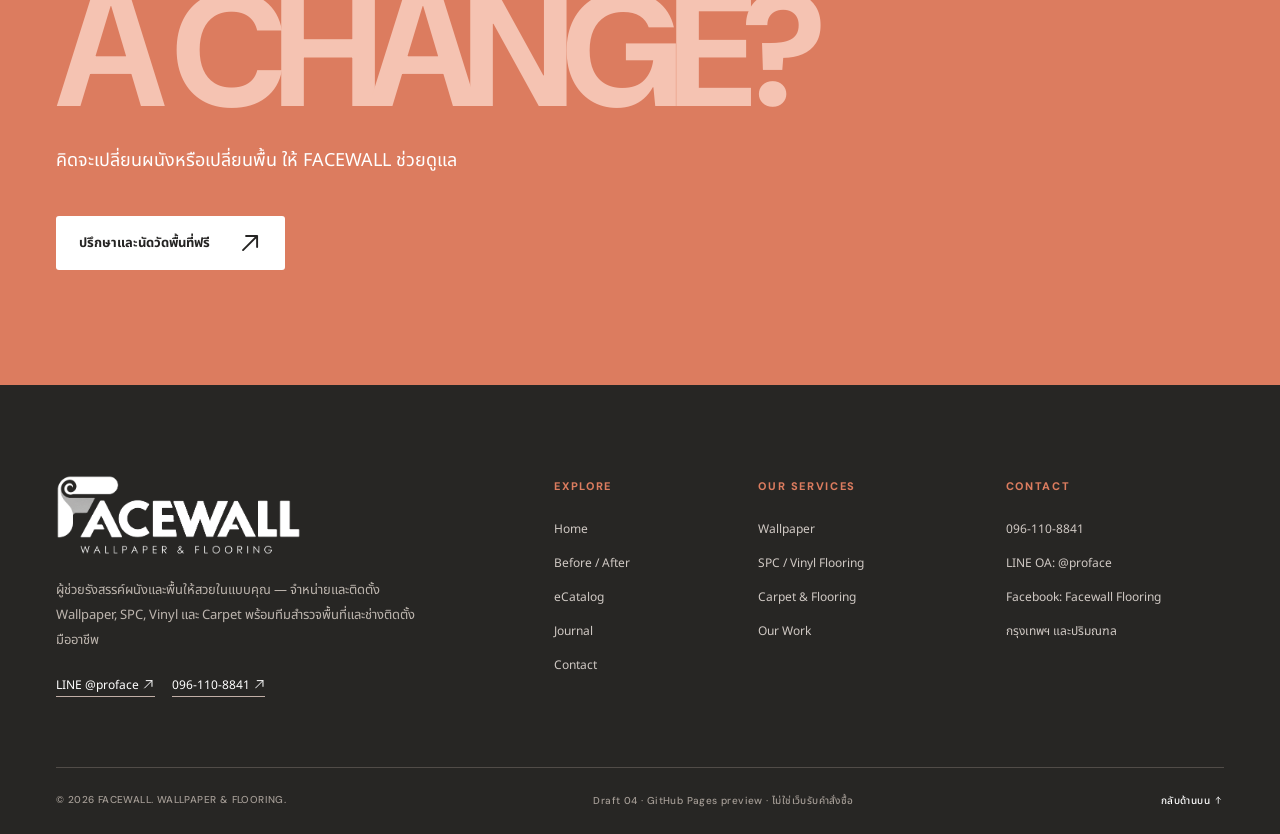
==== commit 093b8a19: "Add files via upload" ====
--- a/index.html
+++ b/index.html
@@ -9,23 +9,23 @@
 <link href="https://fonts.googleapis.com/css2?family=DM+Sans:wght@400;500;600;700;800&family=Noto+Sans+Thai:wght@300;400;500;600;700;800&display=swap" rel="stylesheet">
 <link rel="stylesheet" href="css/style.css"></head>
 <body data-page="home"><a class="skip-link" href="#main">ข้ามไปยังเนื้อหา</a>
-<div class="announcement"><span class="ann-star">✳</span> BEAUTIFUL WALLS. BETTER FLOORS. <span class="ann-divider">—</span> บริการติดตั้งกรุงเทพฯ และปริมณฑล <a href="contact.html">ปรึกษาเรา ↗</a></div>
+<div class="announcement"><span class="ann-star">✳︎</span> BEAUTIFUL WALLS. BETTER FLOORS. <span class="ann-divider">—</span> บริการติดตั้งกรุงเทพฯ และปริมณฑล <a href="contact.html">ปรึกษาเรา <svg class="ui-arrow" xmlns="http://www.w3.org/2000/svg" width="19" height="19" viewBox="0 0 24 24" fill="none" stroke="currentColor" stroke-width="1.9" stroke-linecap="round" stroke-linejoin="round" aria-hidden="true"><path d="M5 19 19 5M8 5h11v11"/></svg></a></div>
 <header class="site-header" id="site-header"><div class="header-inner wrap"><a class="brand" href="index.html" aria-label="FACEWALL หน้าแรก"><img src="assets/logo-white.png" alt="FACEWALL Wallpaper & Flooring" width="206" height="67"></a><nav id="site-nav" class="site-nav" aria-label="เมนูหลัก"><a href="index.html" class="nav-link is-active" aria-current="page">Home</a>
 <a href="showcase.html" class="nav-link " >Before / After</a>
 <a href="catalog.html" class="nav-link " >eCatalog</a>
 <a href="blog.html" class="nav-link " >Journal</a>
-<a href="contact.html" class="nav-link " >Contact</a></nav><a class="head-cta" href="contact.html">ปรึกษาฟรี <span aria-hidden="true">↗</span></a><button class="menu-toggle" id="menu-toggle" aria-controls="site-nav" aria-expanded="false" aria-label="เปิดเมนู"><span></span><span></span></button></div></header>
+<a href="contact.html" class="nav-link " >Contact</a></nav><a class="head-cta" href="contact.html">ปรึกษาฟรี <span aria-hidden="true"><svg class="ui-arrow" xmlns="http://www.w3.org/2000/svg" width="19" height="19" viewBox="0 0 24 24" fill="none" stroke="currentColor" stroke-width="1.9" stroke-linecap="round" stroke-linejoin="round" aria-hidden="true"><path d="M5 19 19 5M8 5h11v11"/></svg></span></a><button class="menu-toggle" id="menu-toggle" aria-controls="site-nav" aria-expanded="false" aria-label="เปิดเมนู"><span></span><span></span></button></div></header>
 <main id="main">
-<section class="hero" aria-label="FACEWALL introduction"><picture><source media="(max-width: 720px)" srcset="assets/hero-d03-mobile.webp"><img class="hero-photo" src="assets/hero-d03-desktop.webp" fetchpriority="high" alt="ห้องนั่งเล่นแสงธรรมชาติอบอุ่น เผยลายพื้นไม้ชัดเจน"></picture><div class="hero-overlay"></div><div class="wrap hero-content"><div class="hero-topline"><span class="eyebrow light">WELCOME TO FACEWALL</span><span class="hero-counter">01 / 05</span></div><h1>YOUR SPACE.<br><em>YOUR STORY.</em></h1><p>เปลี่ยนผนังให้สวย เปลี่ยนพื้นให้ใช่<br>เติมเต็มทุกพื้นที่ในสไตล์ของคุณ</p><div class="hero-buttons"><a class="btn btn-white" href="catalog.html">สำรวจคอลเลกชัน <span class="arr">↗</span></a><a class="text-link white" href="showcase.html">ดูการเปลี่ยนแปลง Before / After ↗</a></div></div><div class="hero-foot"><span>WALLPAPER · SPC · VINYL · CARPET</span><a href="#our-solutions">SCROLL TO EXPLORE ↓</a></div></section>
-<div class="ticker" aria-hidden="true"><div>BEAUTIFUL WALLS <span>✳</span> BETTER FLOORS <span>✳</span> BEAUTIFUL WALLS <span>✳</span> BETTER FLOORS <span>✳</span></div></div>
-<section class="section section-solutions" id="our-solutions"><div class="wrap"><div class="section-top"><div><span class="eyebrow">01 / OUR SOLUTIONS</span><h2>Two surfaces.<br><em>One vision.</em></h2></div><p>เพราะทั้งผนังและพื้นต่างสร้างความรู้สึกให้พื้นที่ของคุณ เลือกค้นพบวัสดุและแรงบันดาลใจที่ใช่กับ FACEWALL</p></div><div class="service-grid"><a href="catalog.html?category=wallpaper" class="service-card service-wallpaper reveal"><div class="service-img"><img src="assets/wallpaper-bedroom-d03.webp" alt="ห้องนอนอบอุ่นตกแต่งด้วยวอลเปเปอร์พื้นผิวสีเบจ" loading="lazy"></div><div class="service-copy"><span>01 / WALL COVERING</span><h3>Wallpaper</h3><p>Vinyl · Fabric · Printing และวอลเปเปอร์ตกแต่งประเภทอื่น ๆ</p><span class="circle-arrow" aria-hidden="true">↗</span></div></a><a href="catalog.html?category=flooring" class="service-card service-flooring reveal"><div class="service-img"><img src="assets/hero-desktop.webp" alt="ห้องนั่งเล่นพื้นไม้โทนอุ่น" loading="lazy"></div><div class="service-copy"><span>02 / FLOOR COVERING</span><h3>Flooring</h3><p>SPC · กระเบื้องยาง Vinyl · Carpet</p><span class="circle-arrow" aria-hidden="true">↗</span></div></a></div></div></section>
+<section class="hero" aria-label="FACEWALL introduction"><picture><source media="(max-width: 720px)" srcset="assets/hero-d03-mobile.webp"><img class="hero-photo" src="assets/hero-d03-desktop.webp" fetchpriority="high" alt="ห้องนั่งเล่นแสงธรรมชาติอบอุ่น เผยลายพื้นไม้ชัดเจน"></picture><div class="hero-overlay"></div><div class="wrap hero-content"><div class="hero-topline"><span class="eyebrow light">WELCOME TO FACEWALL</span><span class="hero-counter">01 / 05</span></div><h1>YOUR SPACE.<br><em>YOUR STORY.</em></h1><p>เปลี่ยนผนังให้สวย เปลี่ยนพื้นให้ใช่<br>เติมเต็มทุกพื้นที่ในสไตล์ของคุณ</p><div class="hero-buttons"><a class="btn btn-white" href="catalog.html">สำรวจคอลเลกชัน <span class="arr"><svg class="ui-arrow" xmlns="http://www.w3.org/2000/svg" width="19" height="19" viewBox="0 0 24 24" fill="none" stroke="currentColor" stroke-width="1.9" stroke-linecap="round" stroke-linejoin="round" aria-hidden="true"><path d="M5 19 19 5M8 5h11v11"/></svg></span></a><a class="text-link white" href="showcase.html">ดูการเปลี่ยนแปลง Before / After <svg class="ui-arrow" xmlns="http://www.w3.org/2000/svg" width="19" height="19" viewBox="0 0 24 24" fill="none" stroke="currentColor" stroke-width="1.9" stroke-linecap="round" stroke-linejoin="round" aria-hidden="true"><path d="M5 19 19 5M8 5h11v11"/></svg></a></div></div><div class="hero-foot"><span>WALLPAPER · SPC · VINYL · CARPET</span><a href="#our-solutions">SCROLL TO EXPLORE <svg class="ui-arrow" xmlns="http://www.w3.org/2000/svg" width="19" height="19" viewBox="0 0 24 24" fill="none" stroke="currentColor" stroke-width="1.9" stroke-linecap="round" stroke-linejoin="round" aria-hidden="true"><path d="M12 5v14m-5-5 5 5 5-5"/></svg></a></div></section>
+<div class="ticker" aria-hidden="true"><div>BEAUTIFUL WALLS <span>✳︎</span> BETTER FLOORS <span>✳︎</span> BEAUTIFUL WALLS <span>✳︎</span> BETTER FLOORS <span>✳︎</span></div></div>
+<section class="section section-solutions" id="our-solutions"><div class="wrap"><div class="section-top"><div><span class="eyebrow">01 / OUR SOLUTIONS</span><h2>Two surfaces.<br><em>One vision.</em></h2></div><p>เพราะทั้งผนังและพื้นต่างสร้างความรู้สึกให้พื้นที่ของคุณ เลือกค้นพบวัสดุและแรงบันดาลใจที่ใช่กับ FACEWALL</p></div><div class="service-grid"><a href="catalog.html?category=wallpaper" class="service-card service-wallpaper reveal"><div class="service-img"><img src="assets/wallpaper-bedroom-d03.webp" alt="ห้องนอนอบอุ่นตกแต่งด้วยวอลเปเปอร์พื้นผิวสีเบจ" loading="lazy"></div><div class="service-copy"><span>01 / WALL COVERING</span><h3>Wallpaper</h3><p>Vinyl · Fabric · Printing และวอลเปเปอร์ตกแต่งประเภทอื่น ๆ</p><span class="circle-arrow" aria-hidden="true"><svg class="ui-arrow" xmlns="http://www.w3.org/2000/svg" width="19" height="19" viewBox="0 0 24 24" fill="none" stroke="currentColor" stroke-width="1.9" stroke-linecap="round" stroke-linejoin="round" aria-hidden="true"><path d="M5 19 19 5M8 5h11v11"/></svg></span></div></a><a href="catalog.html?category=flooring" class="service-card service-flooring reveal"><div class="service-img"><img src="assets/hero-desktop.webp" alt="ห้องนั่งเล่นพื้นไม้โทนอุ่น" loading="lazy"></div><div class="service-copy"><span>02 / FLOOR COVERING</span><h3>Flooring</h3><p>SPC · กระเบื้องยาง Vinyl · Carpet</p><span class="circle-arrow" aria-hidden="true"><svg class="ui-arrow" xmlns="http://www.w3.org/2000/svg" width="19" height="19" viewBox="0 0 24 24" fill="none" stroke="currentColor" stroke-width="1.9" stroke-linecap="round" stroke-linejoin="round" aria-hidden="true"><path d="M5 19 19 5M8 5h11v11"/></svg></span></div></a></div></div></section>
 <section class="section reasons-section"><div class="wrap"><div class="section-top"><div><span class="eyebrow">02 / WHY FACEWALL</span><h2>Details make<br><em>the difference.</em></h2></div><p>งานตกแต่งที่ดีไม่ได้จบที่การเลือกวัสดุสวย แต่เริ่มจากความเข้าใจหน้างานและการติดตั้งอย่างใส่ใจ</p></div><div class="reason-grid"><div><span>01</span><h3>Material Selection</h3><p>ตัวอย่างวัสดุให้เลือกทั้งออนไลน์และออฟไลน์ ช่วยค้นหาสี ลวดลาย และผิวสัมผัส</p></div><div><span>02</span><h3>Free Consultation</h3><p>ให้คำปรึกษาและแนะนำวัสดุตามความต้องการโดยไม่มีค่าใช้จ่าย</p></div><div><span>03</span><h3>Free Site Measurement</h3><p>บริการเข้าวัดพื้นที่หน้างานฟรี ในพื้นที่ให้บริการตามที่กำหนด</p></div><div><span>04</span><h3>Professional Installation</h3><p>ทีมช่างมืออาชีพ ดูแลการติดตั้งจนงานสวยงามพร้อมใช้งาน</p></div></div></div></section>
-<section class="section about-section"><div class="wrap about-grid"><div class="about-big reveal">WE ARE<br>THE <em>BEAUTY</em><br>OF THE WALL<span class="about-dot">.</span></div><div class="about-side reveal"><span class="eyebrow">GET TO KNOW US</span><h2>ผู้ช่วยรังสรรค์<br>พื้นที่สวยในแบบคุณ</h2><p>FACEWALL เข้าใจว่าผนังและพื้นไม่ได้เป็นเพียงองค์ประกอบของบ้าน แต่ช่วยสร้างบรรยากาศและสะท้อนสไตล์ของผู้อยู่อาศัย เราจึงตั้งใจคัดสรรวัสดุตกแต่ง พร้อมแนะนำ สำรวจหน้างาน และติดตั้งโดยทีมช่างมืออาชีพ</p><div class="about-tag">WALLPAPER & FLOORING / BANGKOK METROPOLITAN AREA</div><a class="btn btn-outline" href="contact.html">พูดคุยกับทีมงาน <span class="arr" aria-hidden="true">↗</span></a></div></div></section>
-<section class="section transformation-section"><div class="wrap"><div class="section-top"><div><span class="eyebrow">03 / BEFORE & AFTER</span><h2>Little changes.<br><em>Big feelings.</em></h2></div><p>ลองลากแถบเพื่อชมการเปลี่ยนบรรยากาศของห้อง ก่อนเข้าสู่แกลเลอรี Before / After ของเรา</p></div><div class="transformation-grid"><div class="compare" data-compare style="--split:50%"><img src="assets/wallpaper-after-d03.webp" alt="ภาพจำลองห้องหลังตกแต่งผนังด้วยวอลเปเปอร์พื้นผิวสีเบจ"><img class="compare-before" src="assets/wallpaper-before-d03.webp" alt="ภาพจำลองห้องก่อนเปลี่ยนวัสดุตกแต่งผนัง"><span class="compare-label compare-label-left">BEFORE</span><span class="compare-label compare-label-right">AFTER</span><span class="compare-line"><span>↔</span></span><input type="range" min="0" max="100" value="50" aria-label="ลากเปรียบเทียบห้องตัวอย่างก่อนและหลัง"></div><div class="transformation-copy"><span class="demo-tag">DESIGN CONCEPT / DEMO</span><h3>See the<br><em>difference.</em></h3><p>ทุกพื้นผิวมีส่วนเปลี่ยนความรู้สึกของห้อง สัมผัสประสบการณ์ Before / After แล้วเลือกชมหมวด Wallpaper หรือ Flooring</p><a class="btn btn-dark" href="showcase.html">Explore our showcase <span class="arr" aria-hidden="true">↗</span></a><small>ภาพคู่ตัวอย่างที่ได้รับมาใช้สาธิต Before/After ไม่ใช่หลักฐานผลงานติดตั้งจริง</small></div></div></div></section>
-<section class="section collection-section"><div class="wrap"><div class="section-top"><div><span class="eyebrow">04 / MATERIAL LIBRARY</span><h2>Find your<br><em>next favorite.</em></h2></div><p>เปิดโลกของลวดลายและพื้นผิว ผ่าน eCatalog ที่เลือกอ่านได้ตามคอลเลกชัน ไม่ต้องค้นหาสินค้าทีละรหัส</p></div><div class="home-books"><a class="home-book home-book--dicut" href="catalog.html?category=wallpaper"><img src="assets/book-andante-dicut.webp" alt="ปกหนังสือวอลเปเปอร์ Andante" loading="lazy"><span>WALLPAPER COLLECTIONS ↗</span></a><a class="home-book" href="catalog.html?category=flooring"><img src="assets/book-spc4.webp" alt="ปกแคตตาล็อก SPC Click-Lock 4.0 mm" loading="lazy"><span>FLOORING COLLECTIONS ↗</span></a><div class="book-callout"><span class="eyebrow">THE LIBRARY</span><strong>06<span></span></strong><p>eCatalog ตัวอย่างที่พร้อมเลือกชมใน Draft นี้<br>เพิ่มหนังสือใหม่ได้ในอนาคต</p><a class="btn btn-outline" href="catalog.html">Explore all catalogs <span class="arr" aria-hidden="true">↗</span></a></div></div></div></section>
+<section class="section about-section"><div class="wrap about-grid"><div class="about-big reveal">WE ARE<br>THE <em>BEAUTY</em><br>OF THE WALL<span class="about-dot">.</span></div><div class="about-side reveal"><span class="eyebrow">GET TO KNOW US</span><h2>ผู้ช่วยรังสรรค์<br>พื้นที่สวยในแบบคุณ</h2><p>FACEWALL เข้าใจว่าผนังและพื้นไม่ได้เป็นเพียงองค์ประกอบของบ้าน แต่ช่วยสร้างบรรยากาศและสะท้อนสไตล์ของผู้อยู่อาศัย เราจึงตั้งใจคัดสรรวัสดุตกแต่ง พร้อมแนะนำ สำรวจหน้างาน และติดตั้งโดยทีมช่างมืออาชีพ</p><div class="about-tag">WALLPAPER & FLOORING / BANGKOK METROPOLITAN AREA</div><a class="btn btn-outline" href="contact.html">พูดคุยกับทีมงาน <span class="arr" aria-hidden="true"><svg class="ui-arrow" xmlns="http://www.w3.org/2000/svg" width="19" height="19" viewBox="0 0 24 24" fill="none" stroke="currentColor" stroke-width="1.9" stroke-linecap="round" stroke-linejoin="round" aria-hidden="true"><path d="M5 19 19 5M8 5h11v11"/></svg></span></a></div></div></section>
+<section class="section transformation-section"><div class="wrap"><div class="section-top"><div><span class="eyebrow">03 / BEFORE & AFTER</span><h2>Little changes.<br><em>Big feelings.</em></h2></div><p>ลองลากแถบเพื่อชมการเปลี่ยนบรรยากาศของห้อง ก่อนเข้าสู่แกลเลอรี Before / After ของเรา</p></div><div class="transformation-grid"><div class="compare" data-compare style="--split:50%"><img src="assets/wallpaper-after-d03.webp" alt="ภาพจำลองห้องหลังตกแต่งผนังด้วยวอลเปเปอร์พื้นผิวสีเบจ"><img class="compare-before" src="assets/wallpaper-before-d03.webp" alt="ภาพจำลองห้องก่อนเปลี่ยนวัสดุตกแต่งผนัง"><span class="compare-label compare-label-left">BEFORE</span><span class="compare-label compare-label-right">AFTER</span><span class="compare-line"><span><svg class="ui-arrow" xmlns="http://www.w3.org/2000/svg" width="19" height="19" viewBox="0 0 24 24" fill="none" stroke="currentColor" stroke-width="1.9" stroke-linecap="round" stroke-linejoin="round" aria-hidden="true"><path d="M4 12h16m-5-5 5 5-5 5M9 7l-5 5 5 5"/></svg></span></span><input type="range" min="0" max="100" value="50" aria-label="ลากเปรียบเทียบห้องตัวอย่างก่อนและหลัง"></div><div class="transformation-copy"><span class="demo-tag">DESIGN CONCEPT / DEMO</span><h3>See the<br><em>difference.</em></h3><p>ทุกพื้นผิวมีส่วนเปลี่ยนความรู้สึกของห้อง สัมผัสประสบการณ์ Before / After แล้วเลือกชมหมวด Wallpaper หรือ Flooring</p><a class="btn btn-dark" href="showcase.html">Explore our showcase <span class="arr" aria-hidden="true"><svg class="ui-arrow" xmlns="http://www.w3.org/2000/svg" width="19" height="19" viewBox="0 0 24 24" fill="none" stroke="currentColor" stroke-width="1.9" stroke-linecap="round" stroke-linejoin="round" aria-hidden="true"><path d="M5 19 19 5M8 5h11v11"/></svg></span></a><small>ภาพคู่ตัวอย่างที่ได้รับมาใช้สาธิต Before/After ไม่ใช่หลักฐานผลงานติดตั้งจริง</small></div></div></div></section>
+<section class="section collection-section"><div class="wrap"><div class="section-top"><div><span class="eyebrow">04 / MATERIAL LIBRARY</span><h2>Find your<br><em>next favorite.</em></h2></div><p>เปิดโลกของลวดลายและพื้นผิว ผ่าน eCatalog ที่เลือกอ่านได้ตามคอลเลกชัน ไม่ต้องค้นหาสินค้าทีละรหัส</p></div><div class="home-books"><a class="home-book home-book--dicut" href="catalog.html?category=wallpaper"><img src="assets/book-andante-dicut.webp" alt="ปกหนังสือวอลเปเปอร์ Andante" loading="lazy"><span>WALLPAPER COLLECTIONS <svg class="ui-arrow" xmlns="http://www.w3.org/2000/svg" width="19" height="19" viewBox="0 0 24 24" fill="none" stroke="currentColor" stroke-width="1.9" stroke-linecap="round" stroke-linejoin="round" aria-hidden="true"><path d="M5 19 19 5M8 5h11v11"/></svg></span></a><a class="home-book home-book--dicut" href="catalog.html?category=flooring"><img src="assets/book-spc4-dicut.webp" alt="ปกแคตตาล็อก SPC Click-Lock 4.0 mm แบบพื้นหลังโปร่งใส" loading="lazy"><span>FLOORING COLLECTIONS <svg class="ui-arrow" xmlns="http://www.w3.org/2000/svg" width="19" height="19" viewBox="0 0 24 24" fill="none" stroke="currentColor" stroke-width="1.9" stroke-linecap="round" stroke-linejoin="round" aria-hidden="true"><path d="M5 19 19 5M8 5h11v11"/></svg></span></a><div class="book-callout"><span class="eyebrow">THE LIBRARY</span><strong>16<span></span></strong><p>eCatalog ที่พร้อมเลือกชมใน Draft นี้<br>เพิ่มหนังสือใหม่ได้ในอนาคต</p><a class="btn btn-outline" href="catalog.html">Explore all catalogs <span class="arr" aria-hidden="true"><svg class="ui-arrow" xmlns="http://www.w3.org/2000/svg" width="19" height="19" viewBox="0 0 24 24" fill="none" stroke="currentColor" stroke-width="1.9" stroke-linecap="round" stroke-linejoin="round" aria-hidden="true"><path d="M5 19 19 5M8 5h11v11"/></svg></span></a></div></div></div></section>
 
-<section class="section journal-section"><div class="wrap"><div class="section-top"><div><span class="eyebrow">05 / THE JOURNAL</span><h2>Ideas worth<br><em>living with.</em></h2></div><a class="text-link dark" href="blog.html">อ่านบทความทั้งหมด ↗</a></div><div class="home-journal-grid"><a href="blog-wallpaper-vs-paint.html" class="journal-feature"><div class="journal-image"><img src="assets/wallpaper-showcase.webp" loading="lazy" alt="บรรยากาศงานตกแต่งผนังด้วยวอลเปเปอร์"></div><div><span class="eyebrow">WALLPAPER GUIDE</span><h3>ติดวอลเปเปอร์หรือทาสี แบบไหนเหมาะกับบ้านคุณ?</h3><span class="read-more">READ STORY ↗</span></div></a><div class="journal-side"><a href="blog-printing-wallpaper.html"><span>02 / WALLPAPER GUIDE</span><h3>วอลเปเปอร์ภาพพิมพ์ สร้างผนังที่เป็นเอกลักษณ์</h3><b>↗</b></a><a href="blog-repair-wallpaper.html"><span>03 / INSTALLATION & CARE</span><h3>วอลเปเปอร์ฉีกขาด ซ่อมเองได้ไหม?</h3><b>↗</b></a></div></div></div></section>
-<section class="closing-cta"><div class="wrap"><span class="eyebrow light">YOUR NEXT SPACE STARTS HERE</span><h2>READY FOR<br><em>A CHANGE?</em></h2><p>คิดจะเปลี่ยนผนังหรือเปลี่ยนพื้น ให้ FACEWALL ช่วยดูแล</p><a class="btn btn-white" href="contact.html">ปรึกษาและนัดวัดพื้นที่ฟรี <span class="arr" aria-hidden="true">↗</span></a></div></section></main>
-<footer class="footer"><div class="wrap"><div class="footer-main"><div class="footer-info"><a href="index.html" class="footer-brand"><img src="assets/logo-white.png" width="270" height="88" alt="FACEWALL"></a><p>ผู้ช่วยรังสรรค์ผนังและพื้นให้สวยในแบบคุณ — จำหน่ายและติดตั้ง Wallpaper, SPC, Vinyl และ Carpet พร้อมทีมสำรวจพื้นที่และช่างติดตั้งมืออาชีพ</p><div class="footer-social"><a href="https://line.me/R/ti/p/%40proface" target="_blank" rel="noopener noreferrer">LINE @proface ↗</a><a href="tel:0961108841">096-110-8841 ↗</a></div></div><div class="footer-links"><h3>EXPLORE</h3><a href="index.html">Home</a><a href="showcase.html">Before / After</a><a href="catalog.html">eCatalog</a><a href="blog.html">Journal</a><a href="contact.html">Contact</a></div><div class="footer-links"><h3>OUR SERVICES</h3><a href="catalog.html?category=wallpaper">Wallpaper</a><a href="catalog.html?category=flooring">SPC / Vinyl Flooring</a><a href="catalog.html?category=flooring">Carpet & Flooring</a><a href="showcase.html">Our Work</a></div><div class="footer-links"><h3>CONTACT</h3><a href="tel:0961108841">096-110-8841</a><a href="https://line.me/R/ti/p/%40proface" target="_blank" rel="noopener noreferrer">LINE OA: @proface</a><span>Facebook: Facewall Flooring</span><span>กรุงเทพฯ และปริมณฑล</span></div></div><div class="footer-bottom"><span>© 2026 FACEWALL. WALLPAPER & FLOORING.</span><span>Draft 03 · GitHub Pages preview · ไม่ใช่เว็บรับคำสั่งซื้อ</span><a href="#main">กลับด้านบน ↑</a></div></div></footer>
+<section class="section journal-section"><div class="wrap"><div class="section-top"><div><span class="eyebrow">05 / THE JOURNAL</span><h2>Ideas worth<br><em>living with.</em></h2></div><a class="text-link dark" href="blog.html">อ่านบทความทั้งหมด <svg class="ui-arrow" xmlns="http://www.w3.org/2000/svg" width="19" height="19" viewBox="0 0 24 24" fill="none" stroke="currentColor" stroke-width="1.9" stroke-linecap="round" stroke-linejoin="round" aria-hidden="true"><path d="M5 19 19 5M8 5h11v11"/></svg></a></div><div class="home-journal-grid"><a href="blog-wallpaper-vs-paint.html" class="journal-feature"><div class="journal-image"><img src="assets/wallpaper-showcase.webp" loading="lazy" alt="บรรยากาศงานตกแต่งผนังด้วยวอลเปเปอร์"></div><div><span class="eyebrow">WALLPAPER GUIDE</span><h3>ติดวอลเปเปอร์หรือทาสี แบบไหนเหมาะกับบ้านคุณ?</h3><span class="read-more">READ STORY <svg class="ui-arrow" xmlns="http://www.w3.org/2000/svg" width="19" height="19" viewBox="0 0 24 24" fill="none" stroke="currentColor" stroke-width="1.9" stroke-linecap="round" stroke-linejoin="round" aria-hidden="true"><path d="M5 19 19 5M8 5h11v11"/></svg></span></div></a><div class="journal-side"><a href="blog-printing-wallpaper.html"><span>02 / WALLPAPER GUIDE</span><h3>วอลเปเปอร์ภาพพิมพ์ สร้างผนังที่เป็นเอกลักษณ์</h3><b><svg class="ui-arrow" xmlns="http://www.w3.org/2000/svg" width="19" height="19" viewBox="0 0 24 24" fill="none" stroke="currentColor" stroke-width="1.9" stroke-linecap="round" stroke-linejoin="round" aria-hidden="true"><path d="M5 19 19 5M8 5h11v11"/></svg></b></a><a href="blog-repair-wallpaper.html"><span>03 / INSTALLATION & CARE</span><h3>วอลเปเปอร์ฉีกขาด ซ่อมเองได้ไหม?</h3><b><svg class="ui-arrow" xmlns="http://www.w3.org/2000/svg" width="19" height="19" viewBox="0 0 24 24" fill="none" stroke="currentColor" stroke-width="1.9" stroke-linecap="round" stroke-linejoin="round" aria-hidden="true"><path d="M5 19 19 5M8 5h11v11"/></svg></b></a></div></div></div></section>
+<section class="closing-cta"><div class="wrap"><span class="eyebrow light">YOUR NEXT SPACE STARTS HERE</span><h2>READY FOR<br><em>A CHANGE?</em></h2><p>คิดจะเปลี่ยนผนังหรือเปลี่ยนพื้น ให้ FACEWALL ช่วยดูแล</p><a class="btn btn-white" href="contact.html">ปรึกษาและนัดวัดพื้นที่ฟรี <span class="arr" aria-hidden="true"><svg class="ui-arrow" xmlns="http://www.w3.org/2000/svg" width="19" height="19" viewBox="0 0 24 24" fill="none" stroke="currentColor" stroke-width="1.9" stroke-linecap="round" stroke-linejoin="round" aria-hidden="true"><path d="M5 19 19 5M8 5h11v11"/></svg></span></a></div></section></main>
+<footer class="footer"><div class="wrap"><div class="footer-main"><div class="footer-info"><a href="index.html" class="footer-brand"><img src="assets/logo-white.png" width="270" height="88" alt="FACEWALL"></a><p>ผู้ช่วยรังสรรค์ผนังและพื้นให้สวยในแบบคุณ — จำหน่ายและติดตั้ง Wallpaper, SPC, Vinyl และ Carpet พร้อมทีมสำรวจพื้นที่และช่างติดตั้งมืออาชีพ</p><div class="footer-social"><a href="https://line.me/R/ti/p/%40proface" target="_blank" rel="noopener noreferrer">LINE @proface <svg class="ui-arrow" xmlns="http://www.w3.org/2000/svg" width="19" height="19" viewBox="0 0 24 24" fill="none" stroke="currentColor" stroke-width="1.9" stroke-linecap="round" stroke-linejoin="round" aria-hidden="true"><path d="M5 19 19 5M8 5h11v11"/></svg></a><a href="tel:0961108841">096-110-8841 <svg class="ui-arrow" xmlns="http://www.w3.org/2000/svg" width="19" height="19" viewBox="0 0 24 24" fill="none" stroke="currentColor" stroke-width="1.9" stroke-linecap="round" stroke-linejoin="round" aria-hidden="true"><path d="M5 19 19 5M8 5h11v11"/></svg></a></div></div><div class="footer-links"><h3>EXPLORE</h3><a href="index.html">Home</a><a href="showcase.html">Before / After</a><a href="catalog.html">eCatalog</a><a href="blog.html">Journal</a><a href="contact.html">Contact</a></div><div class="footer-links"><h3>OUR SERVICES</h3><a href="catalog.html?category=wallpaper">Wallpaper</a><a href="catalog.html?category=flooring">SPC / Vinyl Flooring</a><a href="catalog.html?category=flooring">Carpet & Flooring</a><a href="showcase.html">Our Work</a></div><div class="footer-links"><h3>CONTACT</h3><a href="tel:0961108841">096-110-8841</a><a href="https://line.me/R/ti/p/%40proface" target="_blank" rel="noopener noreferrer">LINE OA: @proface</a><span>Facebook: Facewall Flooring</span><span>กรุงเทพฯ และปริมณฑล</span></div></div><div class="footer-bottom"><span>© 2026 FACEWALL. WALLPAPER & FLOORING.</span><span>Draft 04 · GitHub Pages preview · ไม่ใช่เว็บรับคำสั่งซื้อ</span><a href="#main">กลับด้านบน <svg class="ui-arrow" xmlns="http://www.w3.org/2000/svg" width="19" height="19" viewBox="0 0 24 24" fill="none" stroke="currentColor" stroke-width="1.9" stroke-linecap="round" stroke-linejoin="round" aria-hidden="true"><path d="M12 19V5m-5 5 5-5 5 5"/></svg></a></div></div></footer>
 <div class="toast" id="toast" role="status" aria-live="polite"></div>
 <script src="js/config.js" defer></script><script src="js/catalogs.js" defer></script><script src="js/site.js" defer></script></body></html>
--- a/css/style.css
+++ b/css/style.css
@@ -47,20 +47,31 @@
 .home-book--dicut:hover img{transform:scale(1.045)}
 .home-book--dicut span{background:white;border-top:0}
 /* Wallpaper catalog: edge-free, transparent cutout books, title overlaid INSIDE card */
-.catalog-card--wallpaper{background:transparent;border:0;box-shadow:none;overflow:visible}
-.catalog-card--wallpaper:hover{box-shadow:none;transform:translateY(-5px)}
-.catalog-card--wallpaper>a{display:block;height:100%}
+.catalog-card--dicut{background:transparent;border:0;box-shadow:none;overflow:visible}
+.catalog-card--dicut:hover{box-shadow:none;transform:translateY(-5px)}
+.catalog-card--dicut>a{display:block;height:100%}
 .catalog-cover--dicut{height:472px;padding:0;background:transparent;display:flex;align-items:flex-start;justify-content:center;overflow:visible;isolation:isolate}
 .catalog-cover--dicut img{height:calc(100% - 55px);width:100%;max-width:100%;object-fit:contain;object-position:center top;filter:drop-shadow(0 18px 17px rgba(45,37,28,.09));transition:transform .65s var(--ease)}
-.catalog-card--wallpaper:hover .catalog-cover--dicut img{transform:translateY(-8px) scale(1.04)}
+.catalog-card--dicut:hover .catalog-cover--dicut img{transform:translateY(-8px) scale(1.04)}
 .wallpaper-cover-meta{position:absolute;left:7%;right:7%;bottom:0;display:flex;align-items:center;justify-content:center;flex-direction:column;min-height:104px;padding:21px 12px 12px;background:linear-gradient(0deg,var(--cream) 81%,rgba(247,244,239,0));text-align:center;pointer-events:none}
 .wallpaper-cover-family{font:700 9px var(--head);color:var(--coral);letter-spacing:.17em}
 .wallpaper-cover-meta h3{font:700 clamp(22px,2.55vw,35px)/1.12 var(--head);letter-spacing:-.045em;margin:8px 0 4px;text-transform:uppercase}
 .wallpaper-cover-open{font:800 9px var(--head);letter-spacing:.11em;color:var(--inksoft);opacity:0;transform:translateY(4px);transition:opacity .25s,transform .25s}
-.catalog-card--wallpaper:hover .wallpaper-cover-open,.catalog-card--wallpaper:focus-within .wallpaper-cover-open{opacity:1;transform:none}
-.catalog-grid:has(.catalog-card--wallpaper){row-gap:36px}
+.catalog-card--dicut:hover .wallpaper-cover-open,.catalog-card--dicut:focus-within .wallpaper-cover-open{opacity:1;transform:none}
+.catalog-grid:has(.catalog-card--dicut){row-gap:36px}
 @media(max-width:1200px){.catalog-cover--dicut{height:385px}}
 @media(max-width:900px){.catalog-cover--dicut{height:335px}.home-book--dicut img{height:335px}}
-@media(max-width:720px){.hero-photo{object-position:50% 55%}.hero-overlay{background:linear-gradient(180deg,rgba(24,20,18,.67) 0%,rgba(24,20,18,.18) 61%,rgba(24,20,18,.5) 100%)}.home-book--dicut img{height:225px;padding:0 0 10px}.catalog-cover--dicut{height:286px}.catalog-cover--dicut img{height:calc(100% - 53px)}.wallpaper-cover-meta{left:0;right:0;min-height:83px;padding:13px 4px 7px}.wallpaper-cover-family{font-size:7px}.wallpaper-cover-meta h3{font-size:clamp(15px,4.5vw,23px);margin:5px 0 2px}.wallpaper-cover-open{opacity:1;font-size:7px;transform:none}.catalog-card--wallpaper:hover .catalog-cover--dicut img{transform:scale(1.02)}}
+@media(max-width:720px){.hero-photo{object-position:50% 55%}.hero-overlay{background:linear-gradient(180deg,rgba(24,20,18,.67) 0%,rgba(24,20,18,.18) 61%,rgba(24,20,18,.5) 100%)}.home-book--dicut img{height:225px;padding:0 0 10px}.catalog-cover--dicut{height:286px}.catalog-cover--dicut img{height:calc(100% - 53px)}.wallpaper-cover-meta{left:0;right:0;min-height:83px;padding:13px 4px 7px}.wallpaper-cover-family{font-size:7px}.wallpaper-cover-meta h3{font-size:clamp(15px,4.5vw,23px);margin:5px 0 2px}.wallpaper-cover-open{opacity:1;font-size:7px;transform:none}.catalog-card--dicut:hover .catalog-cover--dicut img{transform:scale(1.02)}}
 @media(max-width:420px){.catalog-cover--dicut{height:244px}.home-book--dicut img{height:190px}.wallpaper-cover-meta h3{font-size:16px}}
-@media(prefers-reduced-motion:reduce){.catalog-card--wallpaper,.catalog-cover--dicut img,.home-book--dicut{transition:none}}
+@media(prefers-reduced-motion:reduce){.catalog-card--dicut,.catalog-cover--dicut img,.home-book--dicut{transition:none}}
+
+/* Draft 04 — same transparent catalog cards for Wallpaper AND Flooring. */
+.ui-arrow{width:1.05em;height:1.05em;vertical-align:-.14em;flex-shrink:0;display:inline-block;stroke:currentColor;pointer-events:none}
+.arr .ui-arrow,.head-cta .ui-arrow,.text-link .ui-arrow{vertical-align:-.17em}
+.circle-arrow .ui-arrow{width:22px;height:22px;vertical-align:middle}
+.compare-line>span .ui-arrow{width:23px;height:23px;vertical-align:middle}
+.read-more .ui-arrow,.wallpaper-cover-open .ui-arrow{width:1em;height:1em;vertical-align:-.15em;margin-left:5px}
+.catalog-cover--dicut img{object-fit:contain}
+.catalog-card--dicut .wallpaper-cover-meta h3{overflow-wrap:anywhere}
+.blog-card img{object-fit:cover;background:var(--bone);padding:0}
+@media(max-width:720px){.catalog-card--dicut .wallpaper-cover-meta h3{font-size:clamp(14px,3.85vw,22px)}.catalog-card--dicut .wallpaper-cover-family{letter-spacing:.07em}.compare-line>span .ui-arrow{width:21px;height:21px}}
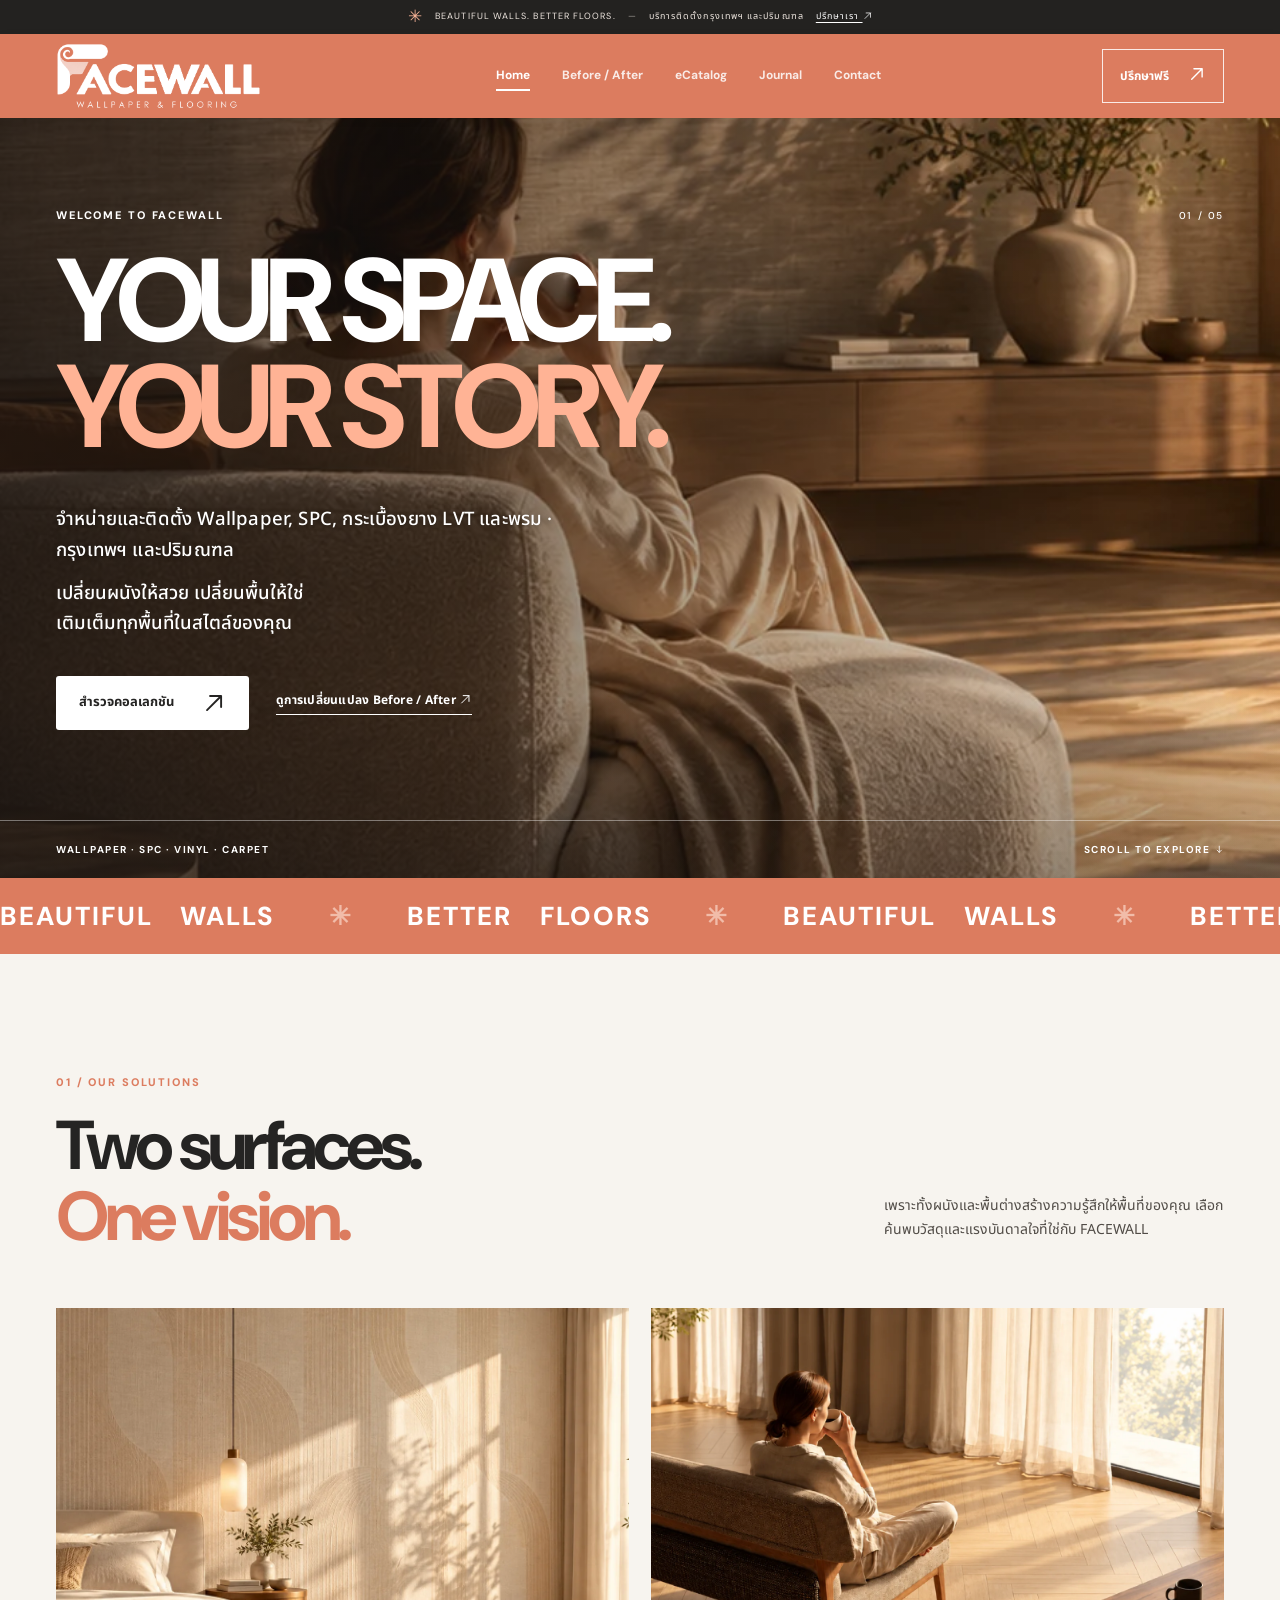
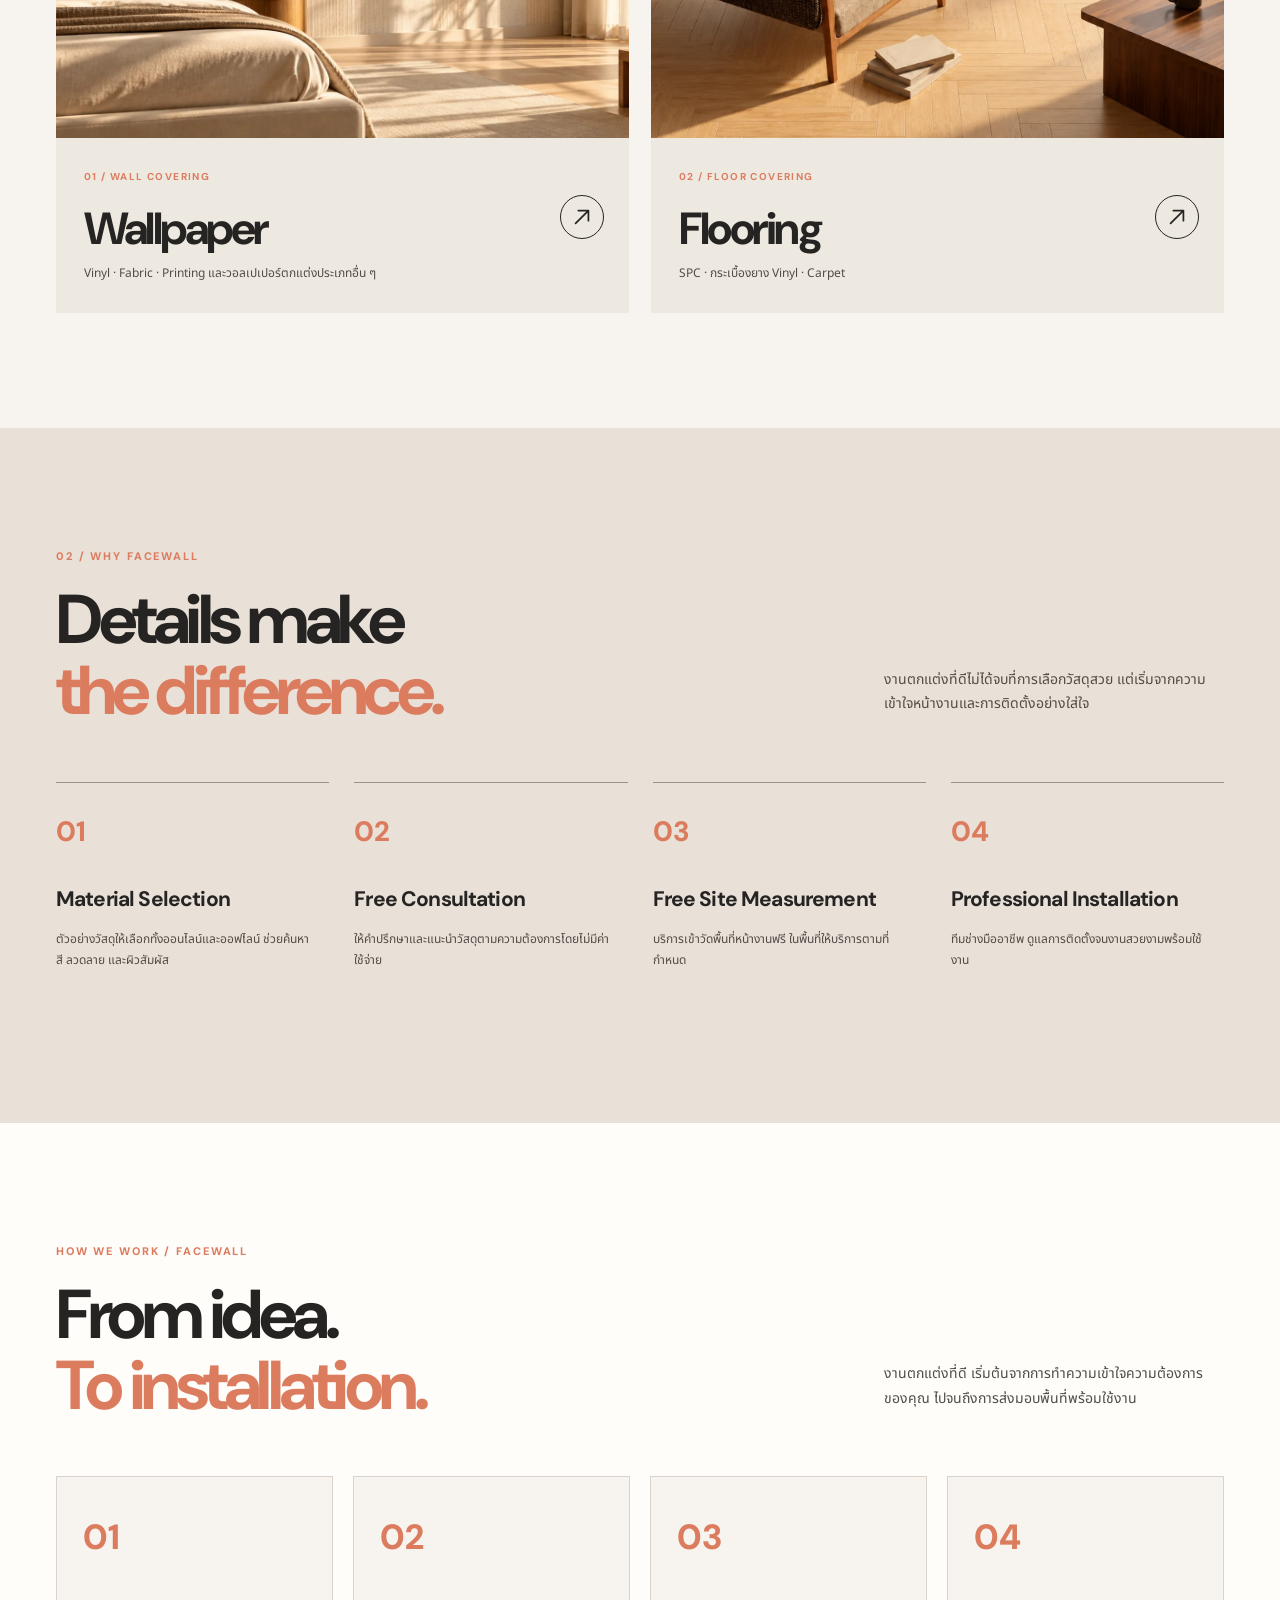
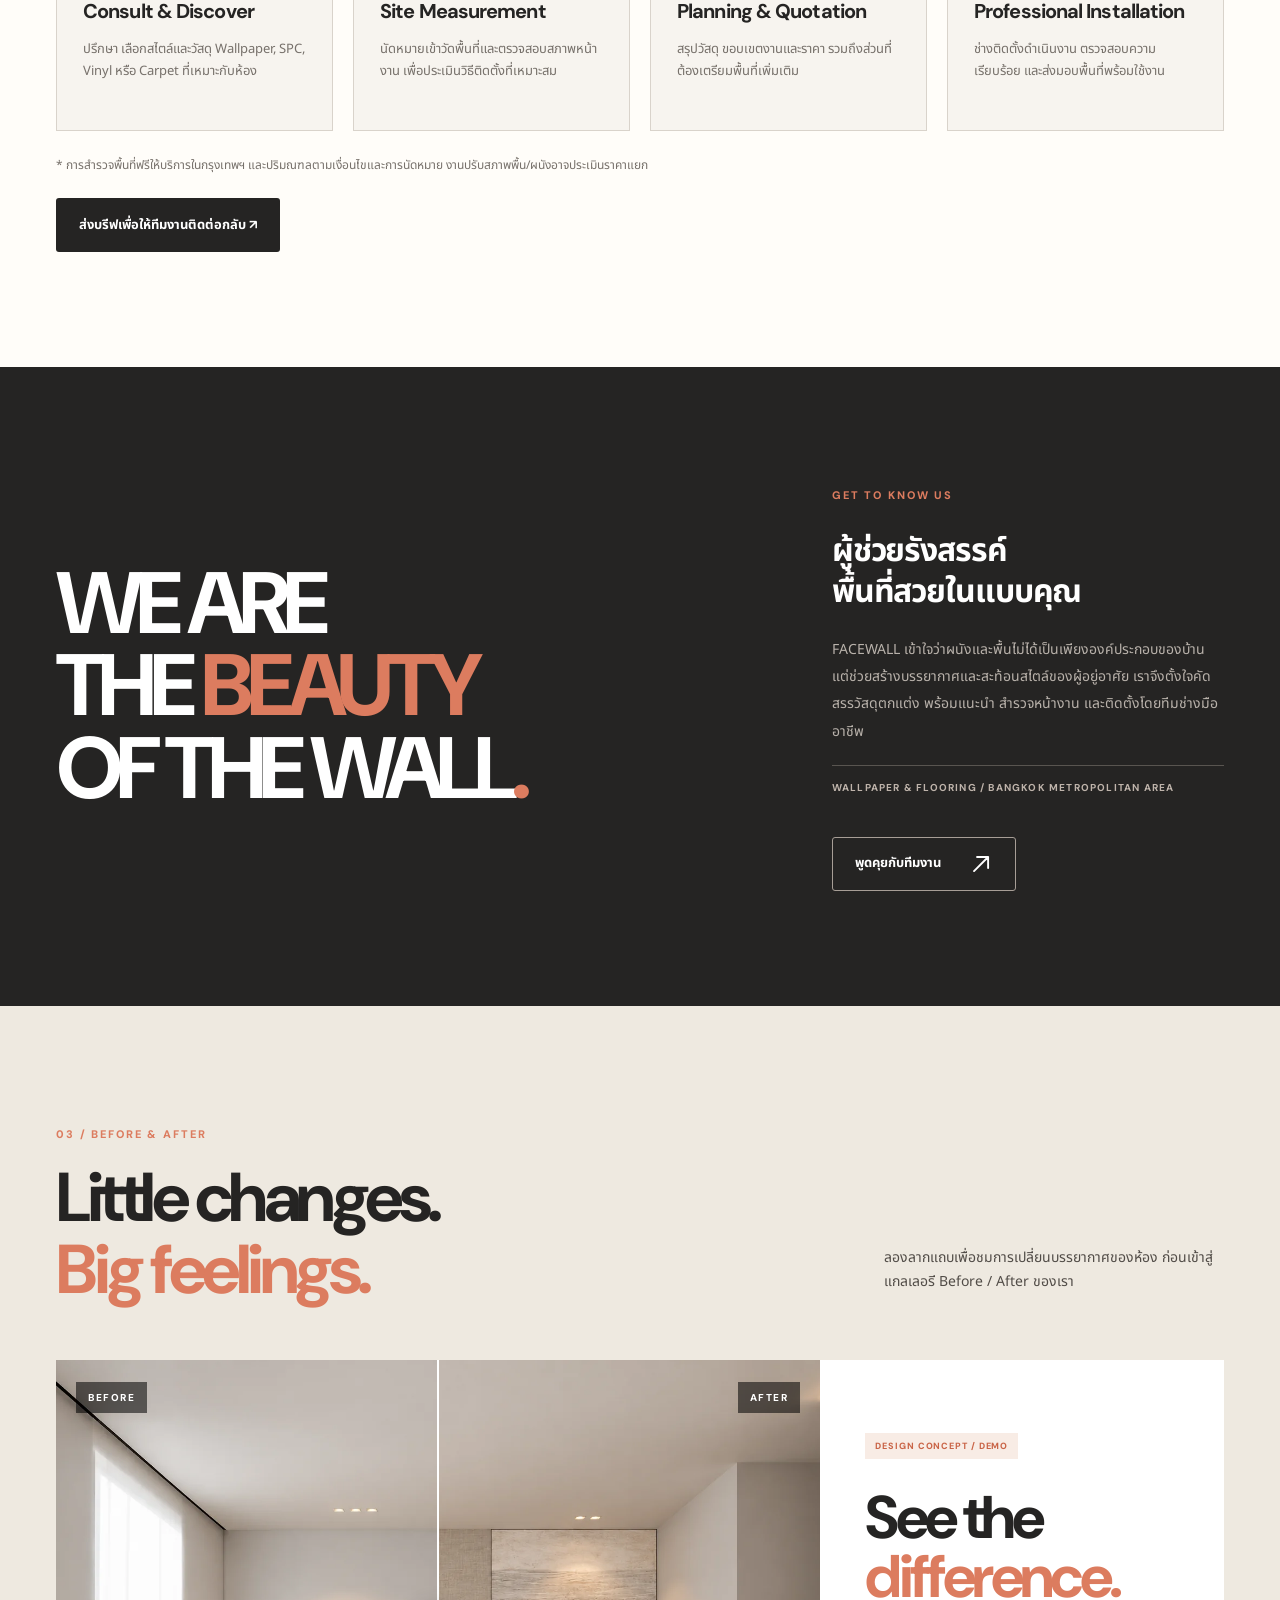
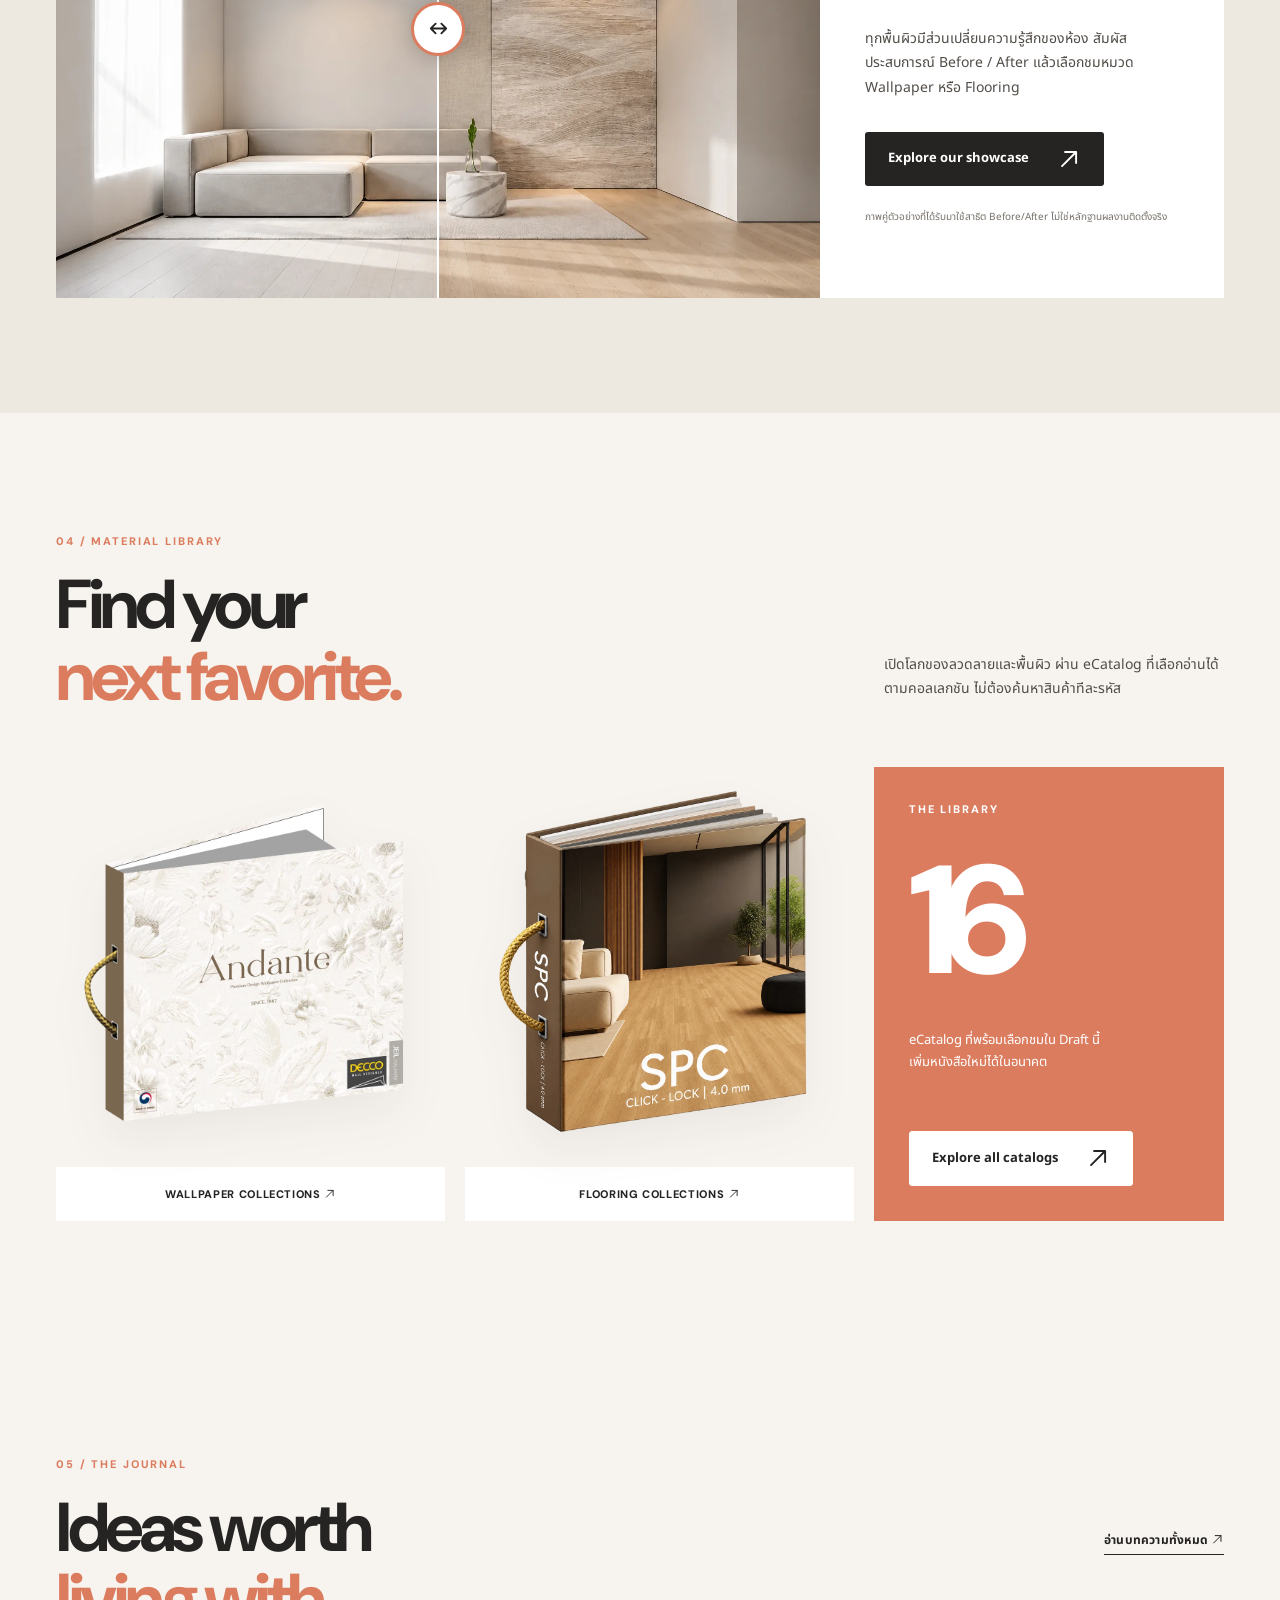
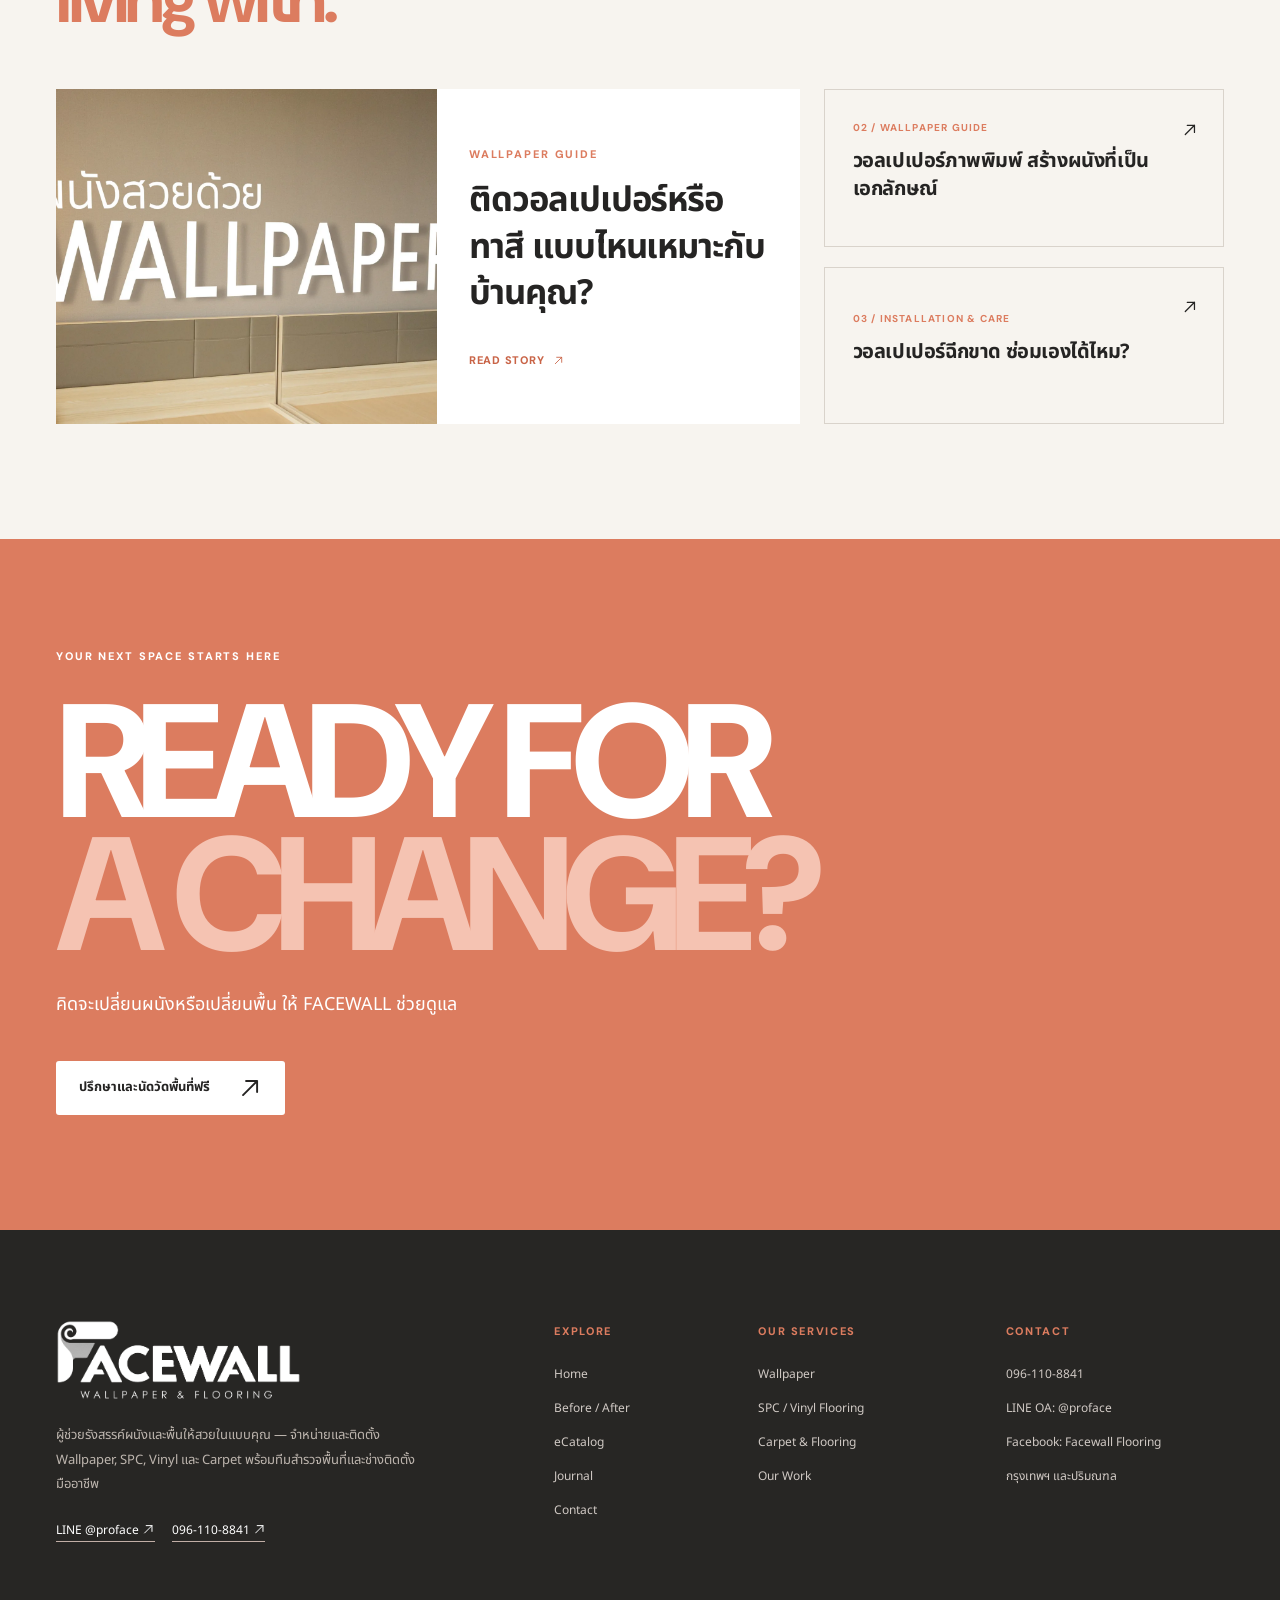
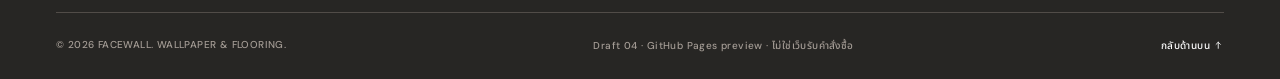
==== commit b4380991: "Add files via upload" ====
--- a/index.html
+++ b/index.html
@@ -1,31 +1,40 @@
-<!doctype html>
-<html lang="th"><head><meta charset="utf-8"><meta name="viewport" content="width=device-width,initial-scale=1">
-<title>Home | FACEWALL — Wallpaper & Flooring</title>
-<meta name="description" content="FACEWALL วอลเปเปอร์และวัสดุปูพื้น SPC Vinyl Carpet พร้อมให้คำปรึกษาและวัดพื้นที่ฟรี กรุงเทพฯ และปริมณฑล">
-<meta name="robots" content="noindex,nofollow"><meta name="theme-color" content="#DC7C5F">
-<meta property="og:type" content="website"><meta property="og:title" content="Home — FACEWALL"><meta property="og:description" content="FACEWALL วอลเปเปอร์และวัสดุปูพื้น SPC Vinyl Carpet พร้อมให้คำปรึกษาและวัดพื้นที่ฟรี กรุงเทพฯ และปริมณฑล">
-<link rel="icon" href="assets/favicon.svg" type="image/svg+xml">
-<link rel="preconnect" href="https://fonts.googleapis.com"><link rel="preconnect" href="https://fonts.gstatic.com" crossorigin>
-<link href="https://fonts.googleapis.com/css2?family=DM+Sans:wght@400;500;600;700;800&family=Noto+Sans+Thai:wght@300;400;500;600;700;800&display=swap" rel="stylesheet">
-<link rel="stylesheet" href="css/style.css"></head>
+<!DOCTYPE html>
+
+<html lang="th"><head><meta charset="utf-8"/><meta content="width=device-width,initial-scale=1" name="viewport"/>
+<title>Home | FACEWALL — Wallpaper &amp; Flooring</title>
+<meta content="FACEWALL วอลเปเปอร์และวัสดุปูพื้น SPC Vinyl Carpet พร้อมให้คำปรึกษาและวัดพื้นที่ฟรี กรุงเทพฯ และปริมณฑล" name="description"/>
+<meta content="noindex,nofollow" name="robots"/><meta content="#DC7C5F" name="theme-color"/>
+<meta content="website" property="og:type"/><meta content="Home — FACEWALL" property="og:title"/><meta content="FACEWALL วอลเปเปอร์และวัสดุปูพื้น SPC Vinyl Carpet พร้อมให้คำปรึกษาและวัดพื้นที่ฟรี กรุงเทพฯ และปริมณฑล" property="og:description"/>
+<link href="assets/favicon.svg" rel="icon" type="image/svg+xml"/>
+<link href="https://fonts.googleapis.com" rel="preconnect"/><link crossorigin="" href="https://fonts.gstatic.com" rel="preconnect"/>
+<link href="https://fonts.googleapis.com/css2?family=DM+Sans:wght@400;500;600;700;800&amp;family=Noto+Sans+Thai:wght@300;400;500;600;700;800&amp;display=swap" rel="stylesheet"/>
+<link href="css/style.css" rel="stylesheet"/></head>
 <body data-page="home"><a class="skip-link" href="#main">ข้ามไปยังเนื้อหา</a>
-<div class="announcement"><span class="ann-star">✳︎</span> BEAUTIFUL WALLS. BETTER FLOORS. <span class="ann-divider">—</span> บริการติดตั้งกรุงเทพฯ และปริมณฑล <a href="contact.html">ปรึกษาเรา <svg class="ui-arrow" xmlns="http://www.w3.org/2000/svg" width="19" height="19" viewBox="0 0 24 24" fill="none" stroke="currentColor" stroke-width="1.9" stroke-linecap="round" stroke-linejoin="round" aria-hidden="true"><path d="M5 19 19 5M8 5h11v11"/></svg></a></div>
-<header class="site-header" id="site-header"><div class="header-inner wrap"><a class="brand" href="index.html" aria-label="FACEWALL หน้าแรก"><img src="assets/logo-white.png" alt="FACEWALL Wallpaper & Flooring" width="206" height="67"></a><nav id="site-nav" class="site-nav" aria-label="เมนูหลัก"><a href="index.html" class="nav-link is-active" aria-current="page">Home</a>
-<a href="showcase.html" class="nav-link " >Before / After</a>
-<a href="catalog.html" class="nav-link " >eCatalog</a>
-<a href="blog.html" class="nav-link " >Journal</a>
-<a href="contact.html" class="nav-link " >Contact</a></nav><a class="head-cta" href="contact.html">ปรึกษาฟรี <span aria-hidden="true"><svg class="ui-arrow" xmlns="http://www.w3.org/2000/svg" width="19" height="19" viewBox="0 0 24 24" fill="none" stroke="currentColor" stroke-width="1.9" stroke-linecap="round" stroke-linejoin="round" aria-hidden="true"><path d="M5 19 19 5M8 5h11v11"/></svg></span></a><button class="menu-toggle" id="menu-toggle" aria-controls="site-nav" aria-expanded="false" aria-label="เปิดเมนู"><span></span><span></span></button></div></header>
+<div class="announcement"><span class="ann-star">✳︎</span> BEAUTIFUL WALLS. BETTER FLOORS. <span class="ann-divider">—</span> บริการติดตั้งกรุงเทพฯ และปริมณฑล <a href="contact.html">ปรึกษาเรา <svg aria-hidden="true" class="ui-arrow" fill="none" height="19" stroke="currentColor" stroke-linecap="round" stroke-linejoin="round" stroke-width="1.9" viewbox="0 0 24 24" width="19" xmlns="http://www.w3.org/2000/svg"><path d="M5 19 19 5M8 5h11v11"></path></svg></a></div>
+<header class="site-header" id="site-header"><div class="header-inner wrap"><a aria-label="FACEWALL หน้าแรก" class="brand" href="index.html"><img alt="FACEWALL Wallpaper &amp; Flooring" height="67" src="assets/logo-white.png" width="206"/></a><nav aria-label="เมนูหลัก" class="site-nav" id="site-nav"><a aria-current="page" class="nav-link is-active" href="index.html">Home</a>
+<a class="nav-link" href="showcase.html">Before / After</a>
+<a class="nav-link" href="catalog.html">eCatalog</a>
+<a class="nav-link" href="blog.html">Journal</a>
+<a class="nav-link" href="contact.html">Contact</a></nav><a class="head-cta" href="contact.html">ปรึกษาฟรี <span aria-hidden="true"><svg aria-hidden="true" class="ui-arrow" fill="none" height="19" stroke="currentColor" stroke-linecap="round" stroke-linejoin="round" stroke-width="1.9" viewbox="0 0 24 24" width="19" xmlns="http://www.w3.org/2000/svg"><path d="M5 19 19 5M8 5h11v11"></path></svg></span></a><button aria-controls="site-nav" aria-expanded="false" aria-label="เปิดเมนู" class="menu-toggle" id="menu-toggle"><span></span><span></span></button></div></header>
 <main id="main">
-<section class="hero" aria-label="FACEWALL introduction"><picture><source media="(max-width: 720px)" srcset="assets/hero-d03-mobile.webp"><img class="hero-photo" src="assets/hero-d03-desktop.webp" fetchpriority="high" alt="ห้องนั่งเล่นแสงธรรมชาติอบอุ่น เผยลายพื้นไม้ชัดเจน"></picture><div class="hero-overlay"></div><div class="wrap hero-content"><div class="hero-topline"><span class="eyebrow light">WELCOME TO FACEWALL</span><span class="hero-counter">01 / 05</span></div><h1>YOUR SPACE.<br><em>YOUR STORY.</em></h1><p>เปลี่ยนผนังให้สวย เปลี่ยนพื้นให้ใช่<br>เติมเต็มทุกพื้นที่ในสไตล์ของคุณ</p><div class="hero-buttons"><a class="btn btn-white" href="catalog.html">สำรวจคอลเลกชัน <span class="arr"><svg class="ui-arrow" xmlns="http://www.w3.org/2000/svg" width="19" height="19" viewBox="0 0 24 24" fill="none" stroke="currentColor" stroke-width="1.9" stroke-linecap="round" stroke-linejoin="round" aria-hidden="true"><path d="M5 19 19 5M8 5h11v11"/></svg></span></a><a class="text-link white" href="showcase.html">ดูการเปลี่ยนแปลง Before / After <svg class="ui-arrow" xmlns="http://www.w3.org/2000/svg" width="19" height="19" viewBox="0 0 24 24" fill="none" stroke="currentColor" stroke-width="1.9" stroke-linecap="round" stroke-linejoin="round" aria-hidden="true"><path d="M5 19 19 5M8 5h11v11"/></svg></a></div></div><div class="hero-foot"><span>WALLPAPER · SPC · VINYL · CARPET</span><a href="#our-solutions">SCROLL TO EXPLORE <svg class="ui-arrow" xmlns="http://www.w3.org/2000/svg" width="19" height="19" viewBox="0 0 24 24" fill="none" stroke="currentColor" stroke-width="1.9" stroke-linecap="round" stroke-linejoin="round" aria-hidden="true"><path d="M12 5v14m-5-5 5 5 5-5"/></svg></a></div></section>
-<div class="ticker" aria-hidden="true"><div>BEAUTIFUL WALLS <span>✳︎</span> BETTER FLOORS <span>✳︎</span> BEAUTIFUL WALLS <span>✳︎</span> BETTER FLOORS <span>✳︎</span></div></div>
-<section class="section section-solutions" id="our-solutions"><div class="wrap"><div class="section-top"><div><span class="eyebrow">01 / OUR SOLUTIONS</span><h2>Two surfaces.<br><em>One vision.</em></h2></div><p>เพราะทั้งผนังและพื้นต่างสร้างความรู้สึกให้พื้นที่ของคุณ เลือกค้นพบวัสดุและแรงบันดาลใจที่ใช่กับ FACEWALL</p></div><div class="service-grid"><a href="catalog.html?category=wallpaper" class="service-card service-wallpaper reveal"><div class="service-img"><img src="assets/wallpaper-bedroom-d03.webp" alt="ห้องนอนอบอุ่นตกแต่งด้วยวอลเปเปอร์พื้นผิวสีเบจ" loading="lazy"></div><div class="service-copy"><span>01 / WALL COVERING</span><h3>Wallpaper</h3><p>Vinyl · Fabric · Printing และวอลเปเปอร์ตกแต่งประเภทอื่น ๆ</p><span class="circle-arrow" aria-hidden="true"><svg class="ui-arrow" xmlns="http://www.w3.org/2000/svg" width="19" height="19" viewBox="0 0 24 24" fill="none" stroke="currentColor" stroke-width="1.9" stroke-linecap="round" stroke-linejoin="round" aria-hidden="true"><path d="M5 19 19 5M8 5h11v11"/></svg></span></div></a><a href="catalog.html?category=flooring" class="service-card service-flooring reveal"><div class="service-img"><img src="assets/hero-desktop.webp" alt="ห้องนั่งเล่นพื้นไม้โทนอุ่น" loading="lazy"></div><div class="service-copy"><span>02 / FLOOR COVERING</span><h3>Flooring</h3><p>SPC · กระเบื้องยาง Vinyl · Carpet</p><span class="circle-arrow" aria-hidden="true"><svg class="ui-arrow" xmlns="http://www.w3.org/2000/svg" width="19" height="19" viewBox="0 0 24 24" fill="none" stroke="currentColor" stroke-width="1.9" stroke-linecap="round" stroke-linejoin="round" aria-hidden="true"><path d="M5 19 19 5M8 5h11v11"/></svg></span></div></a></div></div></section>
-<section class="section reasons-section"><div class="wrap"><div class="section-top"><div><span class="eyebrow">02 / WHY FACEWALL</span><h2>Details make<br><em>the difference.</em></h2></div><p>งานตกแต่งที่ดีไม่ได้จบที่การเลือกวัสดุสวย แต่เริ่มจากความเข้าใจหน้างานและการติดตั้งอย่างใส่ใจ</p></div><div class="reason-grid"><div><span>01</span><h3>Material Selection</h3><p>ตัวอย่างวัสดุให้เลือกทั้งออนไลน์และออฟไลน์ ช่วยค้นหาสี ลวดลาย และผิวสัมผัส</p></div><div><span>02</span><h3>Free Consultation</h3><p>ให้คำปรึกษาและแนะนำวัสดุตามความต้องการโดยไม่มีค่าใช้จ่าย</p></div><div><span>03</span><h3>Free Site Measurement</h3><p>บริการเข้าวัดพื้นที่หน้างานฟรี ในพื้นที่ให้บริการตามที่กำหนด</p></div><div><span>04</span><h3>Professional Installation</h3><p>ทีมช่างมืออาชีพ ดูแลการติดตั้งจนงานสวยงามพร้อมใช้งาน</p></div></div></div></section>
-<section class="section about-section"><div class="wrap about-grid"><div class="about-big reveal">WE ARE<br>THE <em>BEAUTY</em><br>OF THE WALL<span class="about-dot">.</span></div><div class="about-side reveal"><span class="eyebrow">GET TO KNOW US</span><h2>ผู้ช่วยรังสรรค์<br>พื้นที่สวยในแบบคุณ</h2><p>FACEWALL เข้าใจว่าผนังและพื้นไม่ได้เป็นเพียงองค์ประกอบของบ้าน แต่ช่วยสร้างบรรยากาศและสะท้อนสไตล์ของผู้อยู่อาศัย เราจึงตั้งใจคัดสรรวัสดุตกแต่ง พร้อมแนะนำ สำรวจหน้างาน และติดตั้งโดยทีมช่างมืออาชีพ</p><div class="about-tag">WALLPAPER & FLOORING / BANGKOK METROPOLITAN AREA</div><a class="btn btn-outline" href="contact.html">พูดคุยกับทีมงาน <span class="arr" aria-hidden="true"><svg class="ui-arrow" xmlns="http://www.w3.org/2000/svg" width="19" height="19" viewBox="0 0 24 24" fill="none" stroke="currentColor" stroke-width="1.9" stroke-linecap="round" stroke-linejoin="round" aria-hidden="true"><path d="M5 19 19 5M8 5h11v11"/></svg></span></a></div></div></section>
-<section class="section transformation-section"><div class="wrap"><div class="section-top"><div><span class="eyebrow">03 / BEFORE & AFTER</span><h2>Little changes.<br><em>Big feelings.</em></h2></div><p>ลองลากแถบเพื่อชมการเปลี่ยนบรรยากาศของห้อง ก่อนเข้าสู่แกลเลอรี Before / After ของเรา</p></div><div class="transformation-grid"><div class="compare" data-compare style="--split:50%"><img src="assets/wallpaper-after-d03.webp" alt="ภาพจำลองห้องหลังตกแต่งผนังด้วยวอลเปเปอร์พื้นผิวสีเบจ"><img class="compare-before" src="assets/wallpaper-before-d03.webp" alt="ภาพจำลองห้องก่อนเปลี่ยนวัสดุตกแต่งผนัง"><span class="compare-label compare-label-left">BEFORE</span><span class="compare-label compare-label-right">AFTER</span><span class="compare-line"><span><svg class="ui-arrow" xmlns="http://www.w3.org/2000/svg" width="19" height="19" viewBox="0 0 24 24" fill="none" stroke="currentColor" stroke-width="1.9" stroke-linecap="round" stroke-linejoin="round" aria-hidden="true"><path d="M4 12h16m-5-5 5 5-5 5M9 7l-5 5 5 5"/></svg></span></span><input type="range" min="0" max="100" value="50" aria-label="ลากเปรียบเทียบห้องตัวอย่างก่อนและหลัง"></div><div class="transformation-copy"><span class="demo-tag">DESIGN CONCEPT / DEMO</span><h3>See the<br><em>difference.</em></h3><p>ทุกพื้นผิวมีส่วนเปลี่ยนความรู้สึกของห้อง สัมผัสประสบการณ์ Before / After แล้วเลือกชมหมวด Wallpaper หรือ Flooring</p><a class="btn btn-dark" href="showcase.html">Explore our showcase <span class="arr" aria-hidden="true"><svg class="ui-arrow" xmlns="http://www.w3.org/2000/svg" width="19" height="19" viewBox="0 0 24 24" fill="none" stroke="currentColor" stroke-width="1.9" stroke-linecap="round" stroke-linejoin="round" aria-hidden="true"><path d="M5 19 19 5M8 5h11v11"/></svg></span></a><small>ภาพคู่ตัวอย่างที่ได้รับมาใช้สาธิต Before/After ไม่ใช่หลักฐานผลงานติดตั้งจริง</small></div></div></div></section>
-<section class="section collection-section"><div class="wrap"><div class="section-top"><div><span class="eyebrow">04 / MATERIAL LIBRARY</span><h2>Find your<br><em>next favorite.</em></h2></div><p>เปิดโลกของลวดลายและพื้นผิว ผ่าน eCatalog ที่เลือกอ่านได้ตามคอลเลกชัน ไม่ต้องค้นหาสินค้าทีละรหัส</p></div><div class="home-books"><a class="home-book home-book--dicut" href="catalog.html?category=wallpaper"><img src="assets/book-andante-dicut.webp" alt="ปกหนังสือวอลเปเปอร์ Andante" loading="lazy"><span>WALLPAPER COLLECTIONS <svg class="ui-arrow" xmlns="http://www.w3.org/2000/svg" width="19" height="19" viewBox="0 0 24 24" fill="none" stroke="currentColor" stroke-width="1.9" stroke-linecap="round" stroke-linejoin="round" aria-hidden="true"><path d="M5 19 19 5M8 5h11v11"/></svg></span></a><a class="home-book home-book--dicut" href="catalog.html?category=flooring"><img src="assets/book-spc4-dicut.webp" alt="ปกแคตตาล็อก SPC Click-Lock 4.0 mm แบบพื้นหลังโปร่งใส" loading="lazy"><span>FLOORING COLLECTIONS <svg class="ui-arrow" xmlns="http://www.w3.org/2000/svg" width="19" height="19" viewBox="0 0 24 24" fill="none" stroke="currentColor" stroke-width="1.9" stroke-linecap="round" stroke-linejoin="round" aria-hidden="true"><path d="M5 19 19 5M8 5h11v11"/></svg></span></a><div class="book-callout"><span class="eyebrow">THE LIBRARY</span><strong>16<span></span></strong><p>eCatalog ที่พร้อมเลือกชมใน Draft นี้<br>เพิ่มหนังสือใหม่ได้ในอนาคต</p><a class="btn btn-outline" href="catalog.html">Explore all catalogs <span class="arr" aria-hidden="true"><svg class="ui-arrow" xmlns="http://www.w3.org/2000/svg" width="19" height="19" viewBox="0 0 24 24" fill="none" stroke="currentColor" stroke-width="1.9" stroke-linecap="round" stroke-linejoin="round" aria-hidden="true"><path d="M5 19 19 5M8 5h11v11"/></svg></span></a></div></div></div></section>
-
-<section class="section journal-section"><div class="wrap"><div class="section-top"><div><span class="eyebrow">05 / THE JOURNAL</span><h2>Ideas worth<br><em>living with.</em></h2></div><a class="text-link dark" href="blog.html">อ่านบทความทั้งหมด <svg class="ui-arrow" xmlns="http://www.w3.org/2000/svg" width="19" height="19" viewBox="0 0 24 24" fill="none" stroke="currentColor" stroke-width="1.9" stroke-linecap="round" stroke-linejoin="round" aria-hidden="true"><path d="M5 19 19 5M8 5h11v11"/></svg></a></div><div class="home-journal-grid"><a href="blog-wallpaper-vs-paint.html" class="journal-feature"><div class="journal-image"><img src="assets/wallpaper-showcase.webp" loading="lazy" alt="บรรยากาศงานตกแต่งผนังด้วยวอลเปเปอร์"></div><div><span class="eyebrow">WALLPAPER GUIDE</span><h3>ติดวอลเปเปอร์หรือทาสี แบบไหนเหมาะกับบ้านคุณ?</h3><span class="read-more">READ STORY <svg class="ui-arrow" xmlns="http://www.w3.org/2000/svg" width="19" height="19" viewBox="0 0 24 24" fill="none" stroke="currentColor" stroke-width="1.9" stroke-linecap="round" stroke-linejoin="round" aria-hidden="true"><path d="M5 19 19 5M8 5h11v11"/></svg></span></div></a><div class="journal-side"><a href="blog-printing-wallpaper.html"><span>02 / WALLPAPER GUIDE</span><h3>วอลเปเปอร์ภาพพิมพ์ สร้างผนังที่เป็นเอกลักษณ์</h3><b><svg class="ui-arrow" xmlns="http://www.w3.org/2000/svg" width="19" height="19" viewBox="0 0 24 24" fill="none" stroke="currentColor" stroke-width="1.9" stroke-linecap="round" stroke-linejoin="round" aria-hidden="true"><path d="M5 19 19 5M8 5h11v11"/></svg></b></a><a href="blog-repair-wallpaper.html"><span>03 / INSTALLATION & CARE</span><h3>วอลเปเปอร์ฉีกขาด ซ่อมเองได้ไหม?</h3><b><svg class="ui-arrow" xmlns="http://www.w3.org/2000/svg" width="19" height="19" viewBox="0 0 24 24" fill="none" stroke="currentColor" stroke-width="1.9" stroke-linecap="round" stroke-linejoin="round" aria-hidden="true"><path d="M5 19 19 5M8 5h11v11"/></svg></b></a></div></div></div></section>
-<section class="closing-cta"><div class="wrap"><span class="eyebrow light">YOUR NEXT SPACE STARTS HERE</span><h2>READY FOR<br><em>A CHANGE?</em></h2><p>คิดจะเปลี่ยนผนังหรือเปลี่ยนพื้น ให้ FACEWALL ช่วยดูแล</p><a class="btn btn-white" href="contact.html">ปรึกษาและนัดวัดพื้นที่ฟรี <span class="arr" aria-hidden="true"><svg class="ui-arrow" xmlns="http://www.w3.org/2000/svg" width="19" height="19" viewBox="0 0 24 24" fill="none" stroke="currentColor" stroke-width="1.9" stroke-linecap="round" stroke-linejoin="round" aria-hidden="true"><path d="M5 19 19 5M8 5h11v11"/></svg></span></a></div></section></main>
-<footer class="footer"><div class="wrap"><div class="footer-main"><div class="footer-info"><a href="index.html" class="footer-brand"><img src="assets/logo-white.png" width="270" height="88" alt="FACEWALL"></a><p>ผู้ช่วยรังสรรค์ผนังและพื้นให้สวยในแบบคุณ — จำหน่ายและติดตั้ง Wallpaper, SPC, Vinyl และ Carpet พร้อมทีมสำรวจพื้นที่และช่างติดตั้งมืออาชีพ</p><div class="footer-social"><a href="https://line.me/R/ti/p/%40proface" target="_blank" rel="noopener noreferrer">LINE @proface <svg class="ui-arrow" xmlns="http://www.w3.org/2000/svg" width="19" height="19" viewBox="0 0 24 24" fill="none" stroke="currentColor" stroke-width="1.9" stroke-linecap="round" stroke-linejoin="round" aria-hidden="true"><path d="M5 19 19 5M8 5h11v11"/></svg></a><a href="tel:0961108841">096-110-8841 <svg class="ui-arrow" xmlns="http://www.w3.org/2000/svg" width="19" height="19" viewBox="0 0 24 24" fill="none" stroke="currentColor" stroke-width="1.9" stroke-linecap="round" stroke-linejoin="round" aria-hidden="true"><path d="M5 19 19 5M8 5h11v11"/></svg></a></div></div><div class="footer-links"><h3>EXPLORE</h3><a href="index.html">Home</a><a href="showcase.html">Before / After</a><a href="catalog.html">eCatalog</a><a href="blog.html">Journal</a><a href="contact.html">Contact</a></div><div class="footer-links"><h3>OUR SERVICES</h3><a href="catalog.html?category=wallpaper">Wallpaper</a><a href="catalog.html?category=flooring">SPC / Vinyl Flooring</a><a href="catalog.html?category=flooring">Carpet & Flooring</a><a href="showcase.html">Our Work</a></div><div class="footer-links"><h3>CONTACT</h3><a href="tel:0961108841">096-110-8841</a><a href="https://line.me/R/ti/p/%40proface" target="_blank" rel="noopener noreferrer">LINE OA: @proface</a><span>Facebook: Facewall Flooring</span><span>กรุงเทพฯ และปริมณฑล</span></div></div><div class="footer-bottom"><span>© 2026 FACEWALL. WALLPAPER & FLOORING.</span><span>Draft 04 · GitHub Pages preview · ไม่ใช่เว็บรับคำสั่งซื้อ</span><a href="#main">กลับด้านบน <svg class="ui-arrow" xmlns="http://www.w3.org/2000/svg" width="19" height="19" viewBox="0 0 24 24" fill="none" stroke="currentColor" stroke-width="1.9" stroke-linecap="round" stroke-linejoin="round" aria-hidden="true"><path d="M12 19V5m-5 5 5-5 5 5"/></svg></a></div></div></footer>
-<div class="toast" id="toast" role="status" aria-live="polite"></div>
-<script src="js/config.js" defer></script><script src="js/catalogs.js" defer></script><script src="js/site.js" defer></script></body></html>+<section aria-label="FACEWALL introduction" class="hero"><picture><source media="(max-width: 720px)" srcset="assets/hero-d03-mobile.webp"/><img alt="ห้องนั่งเล่นแสงธรรมชาติอบอุ่น เผยลายพื้นไม้ชัดเจน" class="hero-photo" fetchpriority="high" src="assets/hero-d03-desktop.webp"/></picture><div class="hero-overlay"></div><div class="wrap hero-content"><div class="hero-topline"><span class="eyebrow light">WELCOME TO FACEWALL</span><span class="hero-counter">01 / 05</span></div><h1>YOUR SPACE.<br/><em>YOUR STORY.</em></h1><p class="hero-service-intro">จำหน่ายและติดตั้ง Wallpaper, SPC, กระเบื้องยาง LVT และพรม · กรุงเทพฯ และปริมณฑล</p><p>เปลี่ยนผนังให้สวย เปลี่ยนพื้นให้ใช่<br/>เติมเต็มทุกพื้นที่ในสไตล์ของคุณ</p><div class="hero-buttons"><a class="btn btn-white" href="catalog.html">สำรวจคอลเลกชัน <span class="arr"><svg aria-hidden="true" class="ui-arrow" fill="none" height="19" stroke="currentColor" stroke-linecap="round" stroke-linejoin="round" stroke-width="1.9" viewbox="0 0 24 24" width="19" xmlns="http://www.w3.org/2000/svg"><path d="M5 19 19 5M8 5h11v11"></path></svg></span></a><a class="text-link white" href="showcase.html">ดูการเปลี่ยนแปลง Before / After <svg aria-hidden="true" class="ui-arrow" fill="none" height="19" stroke="currentColor" stroke-linecap="round" stroke-linejoin="round" stroke-width="1.9" viewbox="0 0 24 24" width="19" xmlns="http://www.w3.org/2000/svg"><path d="M5 19 19 5M8 5h11v11"></path></svg></a></div></div><div class="hero-foot"><span>WALLPAPER · SPC · VINYL · CARPET</span><a href="#our-solutions">SCROLL TO EXPLORE <svg aria-hidden="true" class="ui-arrow" fill="none" height="19" stroke="currentColor" stroke-linecap="round" stroke-linejoin="round" stroke-width="1.9" viewbox="0 0 24 24" width="19" xmlns="http://www.w3.org/2000/svg"><path d="M12 5v14m-5-5 5 5 5-5"></path></svg></a></div></section>
+<div aria-hidden="true" class="ticker"><div>BEAUTIFUL WALLS <span>✳︎</span> BETTER FLOORS <span>✳︎</span> BEAUTIFUL WALLS <span>✳︎</span> BETTER FLOORS <span>✳︎</span></div></div>
+<section class="section section-solutions" id="our-solutions"><div class="wrap"><div class="section-top"><div><span class="eyebrow">01 / OUR SOLUTIONS</span><h2>Two surfaces.<br/><em>One vision.</em></h2></div><p>เพราะทั้งผนังและพื้นต่างสร้างความรู้สึกให้พื้นที่ของคุณ เลือกค้นพบวัสดุและแรงบันดาลใจที่ใช่กับ FACEWALL</p></div><div class="service-grid"><a class="service-card service-wallpaper reveal" href="catalog.html?category=wallpaper"><div class="service-img"><img alt="ห้องนอนอบอุ่นตกแต่งด้วยวอลเปเปอร์พื้นผิวสีเบจ" loading="lazy" src="assets/wallpaper-bedroom-d03.webp"/></div><div class="service-copy"><span>01 / WALL COVERING</span><h3>Wallpaper</h3><p>Vinyl · Fabric · Printing และวอลเปเปอร์ตกแต่งประเภทอื่น ๆ</p><span aria-hidden="true" class="circle-arrow"><svg aria-hidden="true" class="ui-arrow" fill="none" height="19" stroke="currentColor" stroke-linecap="round" stroke-linejoin="round" stroke-width="1.9" viewbox="0 0 24 24" width="19" xmlns="http://www.w3.org/2000/svg"><path d="M5 19 19 5M8 5h11v11"></path></svg></span></div></a><a class="service-card service-flooring reveal" href="catalog.html?category=flooring"><div class="service-img"><img alt="ห้องนั่งเล่นพื้นไม้โทนอุ่น" loading="lazy" src="assets/hero-desktop.webp"/></div><div class="service-copy"><span>02 / FLOOR COVERING</span><h3>Flooring</h3><p>SPC · กระเบื้องยาง Vinyl · Carpet</p><span aria-hidden="true" class="circle-arrow"><svg aria-hidden="true" class="ui-arrow" fill="none" height="19" stroke="currentColor" stroke-linecap="round" stroke-linejoin="round" stroke-width="1.9" viewbox="0 0 24 24" width="19" xmlns="http://www.w3.org/2000/svg"><path d="M5 19 19 5M8 5h11v11"></path></svg></span></div></a></div></div></section>
+<section class="section reasons-section"><div class="wrap"><div class="section-top"><div><span class="eyebrow">02 / WHY FACEWALL</span><h2>Details make<br/><em>the difference.</em></h2></div><p>งานตกแต่งที่ดีไม่ได้จบที่การเลือกวัสดุสวย แต่เริ่มจากความเข้าใจหน้างานและการติดตั้งอย่างใส่ใจ</p></div><div class="reason-grid"><div><span>01</span><h3>Material Selection</h3><p>ตัวอย่างวัสดุให้เลือกทั้งออนไลน์และออฟไลน์ ช่วยค้นหาสี ลวดลาย และผิวสัมผัส</p></div><div><span>02</span><h3>Free Consultation</h3><p>ให้คำปรึกษาและแนะนำวัสดุตามความต้องการโดยไม่มีค่าใช้จ่าย</p></div><div><span>03</span><h3>Free Site Measurement</h3><p>บริการเข้าวัดพื้นที่หน้างานฟรี ในพื้นที่ให้บริการตามที่กำหนด</p></div><div><span>04</span><h3>Professional Installation</h3><p>ทีมช่างมืออาชีพ ดูแลการติดตั้งจนงานสวยงามพร้อมใช้งาน</p></div></div></div></section><section class="section how-work-section" id="how-we-work"><div class="wrap"><div class="section-top"><div><span class="eyebrow">HOW WE WORK / FACEWALL</span><h2>From idea.<br/><em>To installation.</em></h2></div><p>งานตกแต่งที่ดี เริ่มต้นจากการทำความเข้าใจความต้องการของคุณ ไปจนถึงการส่งมอบพื้นที่พร้อมใช้งาน</p></div>
+<div class="steps-grid">
+<article class="step-card reveal"><span class="step-num">01</span><h3>Consult &amp; Discover</h3><p>ปรึกษา เลือกสไตล์และวัสดุ Wallpaper, SPC, Vinyl หรือ Carpet ที่เหมาะกับห้อง</p></article>
+<article class="step-card reveal"><span class="step-num">02</span><h3>Site Measurement</h3><p>นัดหมายเข้าวัดพื้นที่และตรวจสอบสภาพหน้างาน เพื่อประเมินวิธีติดตั้งที่เหมาะสม</p></article>
+<article class="step-card reveal"><span class="step-num">03</span><h3>Planning &amp; Quotation</h3><p>สรุปวัสดุ ขอบเขตงานและราคา รวมถึงส่วนที่ต้องเตรียมพื้นที่เพิ่มเติม</p></article>
+<article class="step-card reveal"><span class="step-num">04</span><h3>Professional Installation</h3><p>ช่างติดตั้งดำเนินงาน ตรวจสอบความเรียบร้อย และส่งมอบพื้นที่พร้อมใช้งาน</p></article>
+</div>
+<p class="steps-note">* การสำรวจพื้นที่ฟรีให้บริการในกรุงเทพฯ และปริมณฑลตามเงื่อนไขและการนัดหมาย งานปรับสภาพพื้น/ผนังอาจประเมินราคาแยก</p>
+<a class="btn btn-dark" href="contact.html">ส่งบรีฟเพื่อให้ทีมงานติดต่อกลับ ↗</a>
+</div></section>
+<section class="section about-section"><div class="wrap about-grid"><div class="about-big reveal">WE ARE<br/>THE <em>BEAUTY</em><br/>OF THE WALL<span class="about-dot">.</span></div><div class="about-side reveal"><span class="eyebrow">GET TO KNOW US</span><h2>ผู้ช่วยรังสรรค์<br/>พื้นที่สวยในแบบคุณ</h2><p>FACEWALL เข้าใจว่าผนังและพื้นไม่ได้เป็นเพียงองค์ประกอบของบ้าน แต่ช่วยสร้างบรรยากาศและสะท้อนสไตล์ของผู้อยู่อาศัย เราจึงตั้งใจคัดสรรวัสดุตกแต่ง พร้อมแนะนำ สำรวจหน้างาน และติดตั้งโดยทีมช่างมืออาชีพ</p><div class="about-tag">WALLPAPER &amp; FLOORING / BANGKOK METROPOLITAN AREA</div><a class="btn btn-outline" href="contact.html">พูดคุยกับทีมงาน <span aria-hidden="true" class="arr"><svg aria-hidden="true" class="ui-arrow" fill="none" height="19" stroke="currentColor" stroke-linecap="round" stroke-linejoin="round" stroke-width="1.9" viewbox="0 0 24 24" width="19" xmlns="http://www.w3.org/2000/svg"><path d="M5 19 19 5M8 5h11v11"></path></svg></span></a></div></div></section>
+<section class="section transformation-section"><div class="wrap"><div class="section-top"><div><span class="eyebrow">03 / BEFORE &amp; AFTER</span><h2>Little changes.<br/><em>Big feelings.</em></h2></div><p>ลองลากแถบเพื่อชมการเปลี่ยนบรรยากาศของห้อง ก่อนเข้าสู่แกลเลอรี Before / After ของเรา</p></div><div class="transformation-grid"><div class="compare" data-compare="" style="--split:50%"><img alt="ภาพจำลองห้องหลังตกแต่งผนังด้วยวอลเปเปอร์พื้นผิวสีเบจ" src="assets/wallpaper-after-d03.webp"/><img alt="ภาพจำลองห้องก่อนเปลี่ยนวัสดุตกแต่งผนัง" class="compare-before" src="assets/wallpaper-before-d03.webp"/><span class="compare-label compare-label-left">BEFORE</span><span class="compare-label compare-label-right">AFTER</span><span class="compare-line"><span><svg aria-hidden="true" class="ui-arrow" fill="none" height="19" stroke="currentColor" stroke-linecap="round" stroke-linejoin="round" stroke-width="1.9" viewbox="0 0 24 24" width="19" xmlns="http://www.w3.org/2000/svg"><path d="M4 12h16m-5-5 5 5-5 5M9 7l-5 5 5 5"></path></svg></span></span><input aria-label="ลากเปรียบเทียบห้องตัวอย่างก่อนและหลัง" max="100" min="0" type="range" value="50"/></div><div class="transformation-copy"><span class="demo-tag">DESIGN CONCEPT / DEMO</span><h3>See the<br/><em>difference.</em></h3><p>ทุกพื้นผิวมีส่วนเปลี่ยนความรู้สึกของห้อง สัมผัสประสบการณ์ Before / After แล้วเลือกชมหมวด Wallpaper หรือ Flooring</p><a class="btn btn-dark" href="showcase.html">Explore our showcase <span aria-hidden="true" class="arr"><svg aria-hidden="true" class="ui-arrow" fill="none" height="19" stroke="currentColor" stroke-linecap="round" stroke-linejoin="round" stroke-width="1.9" viewbox="0 0 24 24" width="19" xmlns="http://www.w3.org/2000/svg"><path d="M5 19 19 5M8 5h11v11"></path></svg></span></a><small>ภาพคู่ตัวอย่างที่ได้รับมาใช้สาธิต Before/After ไม่ใช่หลักฐานผลงานติดตั้งจริง</small></div></div></div></section>
+<section class="section collection-section"><div class="wrap"><div class="section-top"><div><span class="eyebrow">04 / MATERIAL LIBRARY</span><h2>Find your<br/><em>next favorite.</em></h2></div><p>เปิดโลกของลวดลายและพื้นผิว ผ่าน eCatalog ที่เลือกอ่านได้ตามคอลเลกชัน ไม่ต้องค้นหาสินค้าทีละรหัส</p></div><div class="home-books"><a class="home-book home-book--dicut" href="catalog.html?category=wallpaper"><img alt="ปกหนังสือวอลเปเปอร์ Andante" loading="lazy" src="assets/book-andante-dicut.webp"/><span>WALLPAPER COLLECTIONS <svg aria-hidden="true" class="ui-arrow" fill="none" height="19" stroke="currentColor" stroke-linecap="round" stroke-linejoin="round" stroke-width="1.9" viewbox="0 0 24 24" width="19" xmlns="http://www.w3.org/2000/svg"><path d="M5 19 19 5M8 5h11v11"></path></svg></span></a><a class="home-book home-book--dicut" href="catalog.html?category=flooring"><img alt="ปกแคตตาล็อก SPC Click-Lock 4.0 mm แบบพื้นหลังโปร่งใส" loading="lazy" src="assets/book-spc4-dicut.webp"/><span>FLOORING COLLECTIONS <svg aria-hidden="true" class="ui-arrow" fill="none" height="19" stroke="currentColor" stroke-linecap="round" stroke-linejoin="round" stroke-width="1.9" viewbox="0 0 24 24" width="19" xmlns="http://www.w3.org/2000/svg"><path d="M5 19 19 5M8 5h11v11"></path></svg></span></a><div class="book-callout"><span class="eyebrow">THE LIBRARY</span><strong>16<span></span></strong><p>eCatalog ที่พร้อมเลือกชมใน Draft นี้<br/>เพิ่มหนังสือใหม่ได้ในอนาคต</p><a class="btn btn-outline" href="catalog.html">Explore all catalogs <span aria-hidden="true" class="arr"><svg aria-hidden="true" class="ui-arrow" fill="none" height="19" stroke="currentColor" stroke-linecap="round" stroke-linejoin="round" stroke-width="1.9" viewbox="0 0 24 24" width="19" xmlns="http://www.w3.org/2000/svg"><path d="M5 19 19 5M8 5h11v11"></path></svg></span></a></div></div></div></section>
+<section class="section journal-section"><div class="wrap"><div class="section-top"><div><span class="eyebrow">05 / THE JOURNAL</span><h2>Ideas worth<br/><em>living with.</em></h2></div><a class="text-link dark" href="blog.html">อ่านบทความทั้งหมด <svg aria-hidden="true" class="ui-arrow" fill="none" height="19" stroke="currentColor" stroke-linecap="round" stroke-linejoin="round" stroke-width="1.9" viewbox="0 0 24 24" width="19" xmlns="http://www.w3.org/2000/svg"><path d="M5 19 19 5M8 5h11v11"></path></svg></a></div><div class="home-journal-grid"><a class="journal-feature" href="blog-wallpaper-vs-paint.html"><div class="journal-image"><img alt="บรรยากาศงานตกแต่งผนังด้วยวอลเปเปอร์" loading="lazy" src="assets/wallpaper-showcase.webp"/></div><div><span class="eyebrow">WALLPAPER GUIDE</span><h3>ติดวอลเปเปอร์หรือทาสี แบบไหนเหมาะกับบ้านคุณ?</h3><span class="read-more">READ STORY <svg aria-hidden="true" class="ui-arrow" fill="none" height="19" stroke="currentColor" stroke-linecap="round" stroke-linejoin="round" stroke-width="1.9" viewbox="0 0 24 24" width="19" xmlns="http://www.w3.org/2000/svg"><path d="M5 19 19 5M8 5h11v11"></path></svg></span></div></a><div class="journal-side"><a href="blog-printing-wallpaper.html"><span>02 / WALLPAPER GUIDE</span><h3>วอลเปเปอร์ภาพพิมพ์ สร้างผนังที่เป็นเอกลักษณ์</h3><b><svg aria-hidden="true" class="ui-arrow" fill="none" height="19" stroke="currentColor" stroke-linecap="round" stroke-linejoin="round" stroke-width="1.9" viewbox="0 0 24 24" width="19" xmlns="http://www.w3.org/2000/svg"><path d="M5 19 19 5M8 5h11v11"></path></svg></b></a><a href="blog-repair-wallpaper.html"><span>03 / INSTALLATION &amp; CARE</span><h3>วอลเปเปอร์ฉีกขาด ซ่อมเองได้ไหม?</h3><b><svg aria-hidden="true" class="ui-arrow" fill="none" height="19" stroke="currentColor" stroke-linecap="round" stroke-linejoin="round" stroke-width="1.9" viewbox="0 0 24 24" width="19" xmlns="http://www.w3.org/2000/svg"><path d="M5 19 19 5M8 5h11v11"></path></svg></b></a></div></div></div></section>
+<section class="closing-cta"><div class="wrap"><span class="eyebrow light">YOUR NEXT SPACE STARTS HERE</span><h2>READY FOR<br/><em>A CHANGE?</em></h2><p>คิดจะเปลี่ยนผนังหรือเปลี่ยนพื้น ให้ FACEWALL ช่วยดูแล</p><a class="btn btn-white" href="contact.html">ปรึกษาและนัดวัดพื้นที่ฟรี <span aria-hidden="true" class="arr"><svg aria-hidden="true" class="ui-arrow" fill="none" height="19" stroke="currentColor" stroke-linecap="round" stroke-linejoin="round" stroke-width="1.9" viewbox="0 0 24 24" width="19" xmlns="http://www.w3.org/2000/svg"><path d="M5 19 19 5M8 5h11v11"></path></svg></span></a></div></section></main>
+<footer class="footer"><div class="wrap"><div class="footer-main"><div class="footer-info"><a class="footer-brand" href="index.html"><img alt="FACEWALL" height="88" src="assets/logo-white.png" width="270"/></a><p>ผู้ช่วยรังสรรค์ผนังและพื้นให้สวยในแบบคุณ — จำหน่ายและติดตั้ง Wallpaper, SPC, Vinyl และ Carpet พร้อมทีมสำรวจพื้นที่และช่างติดตั้งมืออาชีพ</p><div class="footer-social"><a href="https://line.me/R/ti/p/%40proface" rel="noopener noreferrer" target="_blank">LINE @proface <svg aria-hidden="true" class="ui-arrow" fill="none" height="19" stroke="currentColor" stroke-linecap="round" stroke-linejoin="round" stroke-width="1.9" viewbox="0 0 24 24" width="19" xmlns="http://www.w3.org/2000/svg"><path d="M5 19 19 5M8 5h11v11"></path></svg></a><a href="tel:0961108841">096-110-8841 <svg aria-hidden="true" class="ui-arrow" fill="none" height="19" stroke="currentColor" stroke-linecap="round" stroke-linejoin="round" stroke-width="1.9" viewbox="0 0 24 24" width="19" xmlns="http://www.w3.org/2000/svg"><path d="M5 19 19 5M8 5h11v11"></path></svg></a></div></div><div class="footer-links"><h3>EXPLORE</h3><a href="index.html">Home</a><a href="showcase.html">Before / After</a><a href="catalog.html">eCatalog</a><a href="blog.html">Journal</a><a href="contact.html">Contact</a></div><div class="footer-links"><h3>OUR SERVICES</h3><a href="catalog.html?category=wallpaper">Wallpaper</a><a href="catalog.html?category=flooring">SPC / Vinyl Flooring</a><a href="catalog.html?category=flooring">Carpet &amp; Flooring</a><a href="showcase.html">Our Work</a></div><div class="footer-links"><h3>CONTACT</h3><a href="tel:0961108841">096-110-8841</a><a href="https://line.me/R/ti/p/%40proface" rel="noopener noreferrer" target="_blank">LINE OA: @proface</a><span>Facebook: Facewall Flooring</span><span>กรุงเทพฯ และปริมณฑล</span></div></div><div class="footer-bottom"><span>© 2026 FACEWALL. WALLPAPER &amp; FLOORING.</span><span>Draft 04 · GitHub Pages preview · ไม่ใช่เว็บรับคำสั่งซื้อ</span><a href="#main">กลับด้านบน <svg aria-hidden="true" class="ui-arrow" fill="none" height="19" stroke="currentColor" stroke-linecap="round" stroke-linejoin="round" stroke-width="1.9" viewbox="0 0 24 24" width="19" xmlns="http://www.w3.org/2000/svg"><path d="M12 19V5m-5 5 5-5 5 5"></path></svg></a></div></div></footer>
+<div aria-live="polite" class="toast" id="toast" role="status"></div>
+<script defer="" src="js/config.js"></script><script defer="" src="js/catalogs.js"></script><script defer="" src="js/site.js"></script><a aria-label="ปรึกษาทีมงาน FACEWALL ฟรี" class="sticky-lead" href="contact.html#inquiry-form"><svg aria-hidden="true" fill="none" height="18" stroke="currentColor" stroke-linecap="round" stroke-linejoin="round" stroke-width="1.9" viewbox="0 0 24 24" width="18"><path d="M5 19 19 5M8 5h11v11"></path></svg><span>ปรึกษาฟรี / ขอราคางาน</span></a></body></html>
--- a/css/style.css
+++ b/css/style.css
@@ -75,3 +75,49 @@
 .catalog-card--dicut .wallpaper-cover-meta h3{overflow-wrap:anywhere}
 .blog-card img{object-fit:cover;background:var(--bone);padding:0}
 @media(max-width:720px){.catalog-card--dicut .wallpaper-cover-meta h3{font-size:clamp(14px,3.85vw,22px)}.catalog-card--dicut .wallpaper-cover-family{letter-spacing:.07em}.compare-line>span .ui-arrow{width:21px;height:21px}}
+
+/* ========================================
+   FACEWALL Website Evolution: Lead, Service, Motion
+   ======================================== */
+.hero-service-intro{max-width:670px;font-size:clamp(12px,1.6vw,17px);line-height:1.7;color:#fff;margin:20px 0 12px;font-weight:600;letter-spacing:.01em;text-shadow:0 1px 5px rgba(0,0,0,.4)}
+.how-work-section{background:#fffdf9}
+.steps-grid{display:grid;grid-template-columns:repeat(4,minmax(0,1fr));gap:20px;margin:47px 0 24px}
+.step-card{background:var(--cream);border:1px solid var(--line);padding:30px 26px;min-height:255px;transition:transform .4s var(--ease),border-color .4s var(--ease)}
+.step-card:hover{transform:translateY(-7px);border-color:var(--coral)}
+.step-num{font-family:var(--head);font-size:35px;font-weight:800;color:var(--coral)}
+.step-card h3{font-size:20px;line-height:1.2;font-family:var(--head);margin:30px 0 15px;letter-spacing:-.045em}
+.step-card p{color:var(--muted);font-size:13px;line-height:1.75}
+.steps-note{font-size:12px;color:var(--muted);margin:22px 0}
+.sticky-lead{display:none}
+.lead-products{display:grid;gap:10px;margin:13px 0 10px}
+.lead-product-row{display:flex;gap:8px;align-items:stretch}
+.lead-product-row select{flex:1;min-width:0;width:100%;padding:17px 18px;border:1px solid var(--line);background:#faf9f7;color:var(--ink)}
+.lead-label{font-weight:700;display:block;margin-bottom:4px}
+.lead-add-product{background:transparent;border:1px dashed var(--coral);color:var(--coral-dark);padding:10px 16px;min-height:42px;font-weight:700}
+.lead-add-product:disabled{opacity:.35;cursor:default}
+.lead-remove{border:1px solid var(--line);background:#fff;padding:0 14px;color:var(--inksoft)}
+.lead-consent{display:flex!important;align-items:flex-start;gap:10px;margin:20px 0;line-height:1.55;font-size:12px;color:var(--muted);font-weight:400!important}
+.lead-consent input{width:19px;min-width:19px;height:19px;margin-top:2px;accent-color:var(--coral)}
+.inquiry-result{background:#faf8f4;border:1px solid var(--coral);padding:24px;margin-top:25px}
+.inquiry-result p{margin:0 0 10px}
+.inquiry-result textarea{width:100%;color:var(--ink);background:#fff;border:1px solid var(--line);padding:12px}
+.section-top h2 em{transition:color .25s ease}
+@media(max-width:1024px){.steps-grid{grid-template-columns:repeat(2,minmax(0,1fr))}}
+@media(max-width:720px){.hero-service-intro{font-size:12px;line-height:1.5;max-width:340px;margin-top:12px}.steps-grid{grid-template-columns:1fr;gap:11px;margin-top:25px}.step-card{min-height:0;padding:23px}.step-card h3{margin:8px 0 6px}.sticky-lead{display:flex;position:fixed;bottom:max(18px,env(safe-area-inset-bottom));right:16px;align-items:center;justify-content:center;gap:9px;border-radius:100px;background:var(--coral);color:white;box-shadow:0 8px 28px rgba(75,34,24,.25);padding:13px 17px;min-height:50px;font-size:13px;font-weight:800;z-index:70}.sticky-lead svg{order:2}.footer-bottom{padding-bottom:50px}}
+@media(prefers-reduced-motion:reduce){.step-card{transition:none}.step-card:hover{transform:none}}
+
+.flooring-article-intro{margin:75px 0 22px}.flooring-article-intro h2{font-family:var(--head);font-size:clamp(42px,5vw,72px);line-height:1.1;letter-spacing:-.055em;margin:14px 0}.flooring-article-intro em{color:var(--coral);font-style:normal}.flooring-article-grid{display:grid;grid-template-columns:repeat(3,minmax(0,1fr));gap:20px;margin-bottom:30px}.flooring-article-card{background:#fff;border:1px solid var(--line);min-width:0;transition:transform .3s var(--ease)}.flooring-article-card:hover{transform:translateY(-6px)}.flooring-article-card a{display:block;padding-bottom:22px}.flooring-article-cover{height:230px;overflow:hidden;background:#eae3dc;margin-bottom:22px}.flooring-article-cover img{width:100%;height:100%;object-fit:cover}.flooring-article-card .eyebrow,.flooring-article-card h3,.flooring-article-card p,.flooring-article-card strong{margin-left:22px;margin-right:22px}.flooring-article-card h3{font-size:23px;line-height:1.35;margin-top:13px;margin-bottom:12px}.flooring-article-card p{color:var(--muted);font-size:13px;line-height:1.7}.flooring-article-card strong{display:block;font-size:12px;color:var(--coral-dark);margin-top:20px}@media(max-width:800px){.flooring-article-grid{grid-template-columns:1fr;gap:16px}.flooring-article-cover{height:220px}}
+
+.terms-grid,.real-projects-grid{display:grid;grid-template-columns:repeat(3,minmax(0,1fr));gap:22px}
+.terms-grid>div{border-top:2px solid var(--coral);padding:25px 10px 10px 0}
+.terms-grid h3{font-size:21px;font-family:var(--head);margin:0 0 10px}
+.terms-grid p{font-size:14px;color:var(--inksoft);line-height:1.8}
+.real-work-section{background:#fff}
+.real-project-card{background:var(--cream);border:1px solid var(--line);min-width:0}
+.real-project-card>img{width:100%;height:260px;object-fit:cover}
+.real-project-info{padding:24px}.real-project-info h3{font-size:22px;line-height:1.2}
+.real-project-info p{font-size:13px;color:var(--muted)}.real-project-info blockquote{font-size:14px;color:var(--ink);border-left:2px solid var(--coral);padding-left:15px;margin:20px 0}
+.real-project-info a{color:var(--coral-dark);font-weight:800}
+@media(max-width:850px){.terms-grid,.real-projects-grid{grid-template-columns:1fr}}
+
+.carpet-cover{background:repeating-linear-gradient(90deg,rgba(255,255,255,.13) 0 2px,rgba(35,30,27,.11) 3px 6px),repeating-linear-gradient(0deg,#c3b4a2 0 3px,#a59686 4px 7px);border:5px solid #e5ddd2}
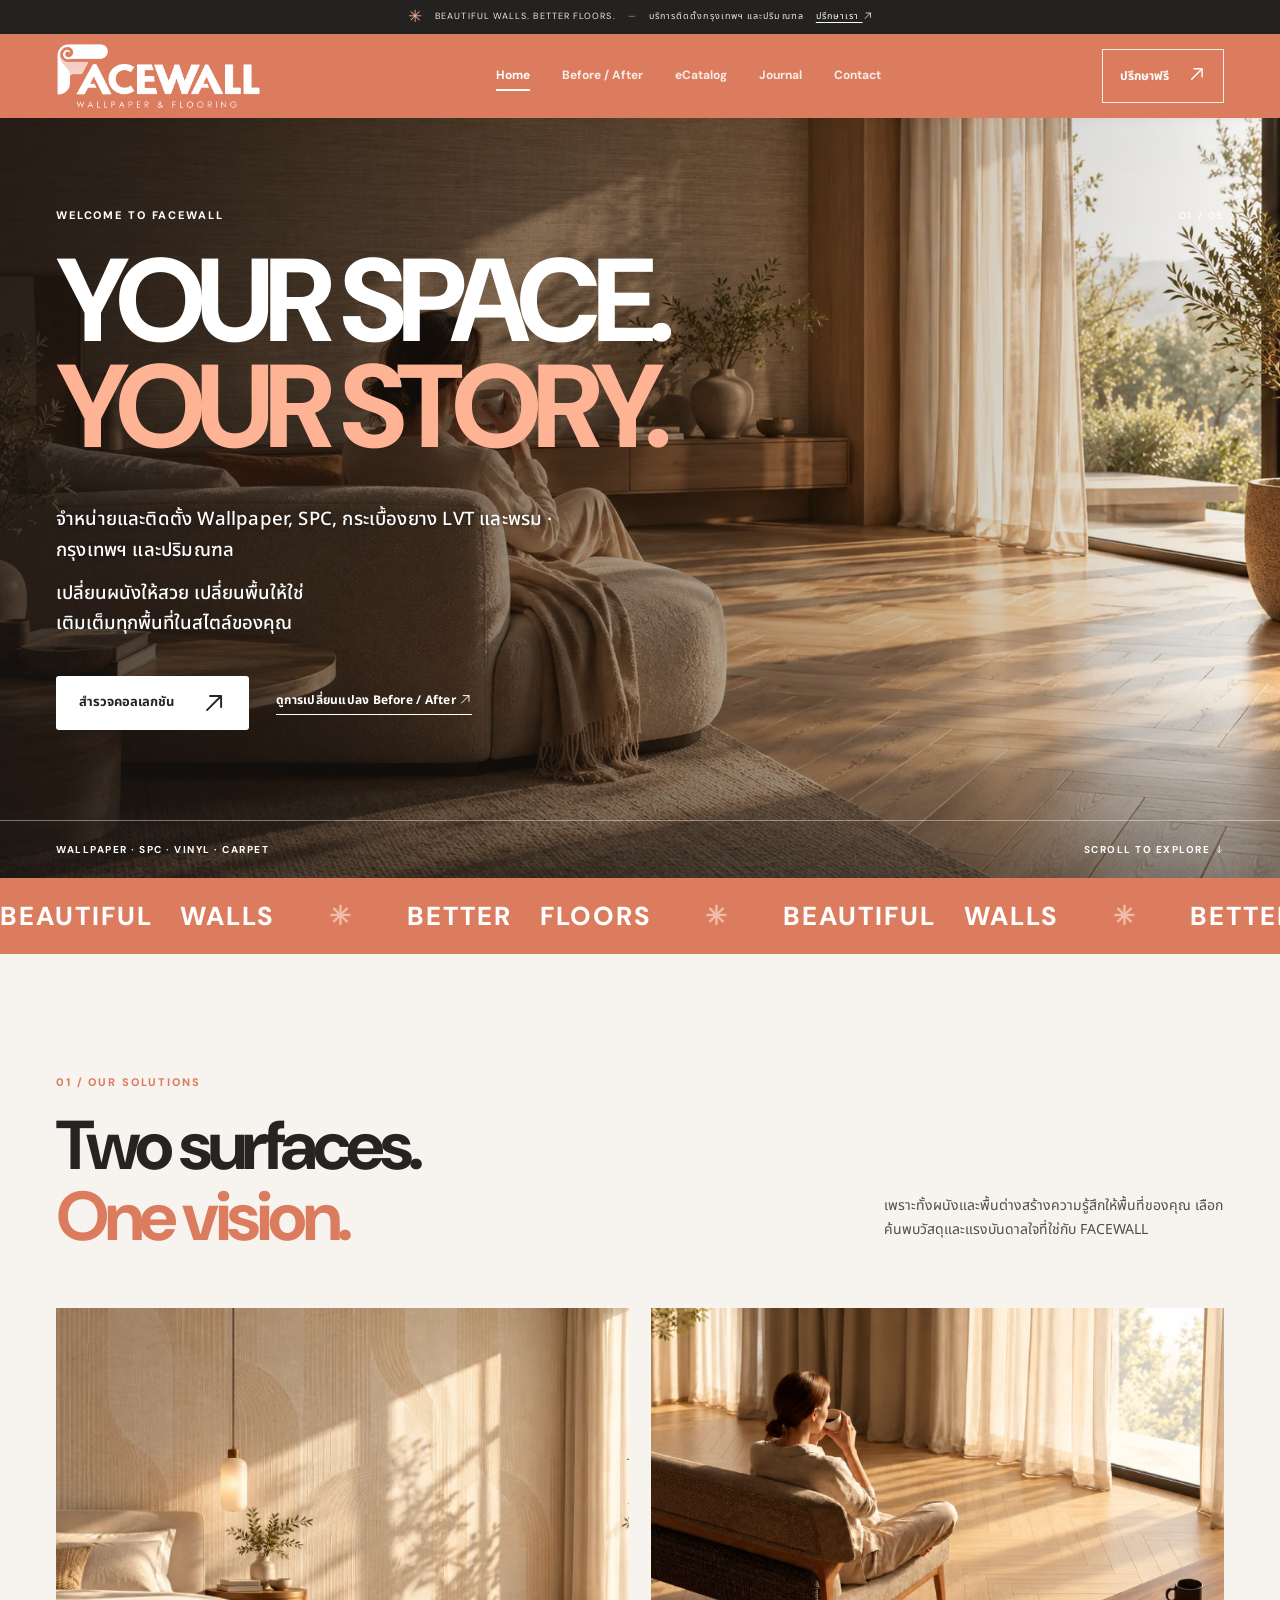
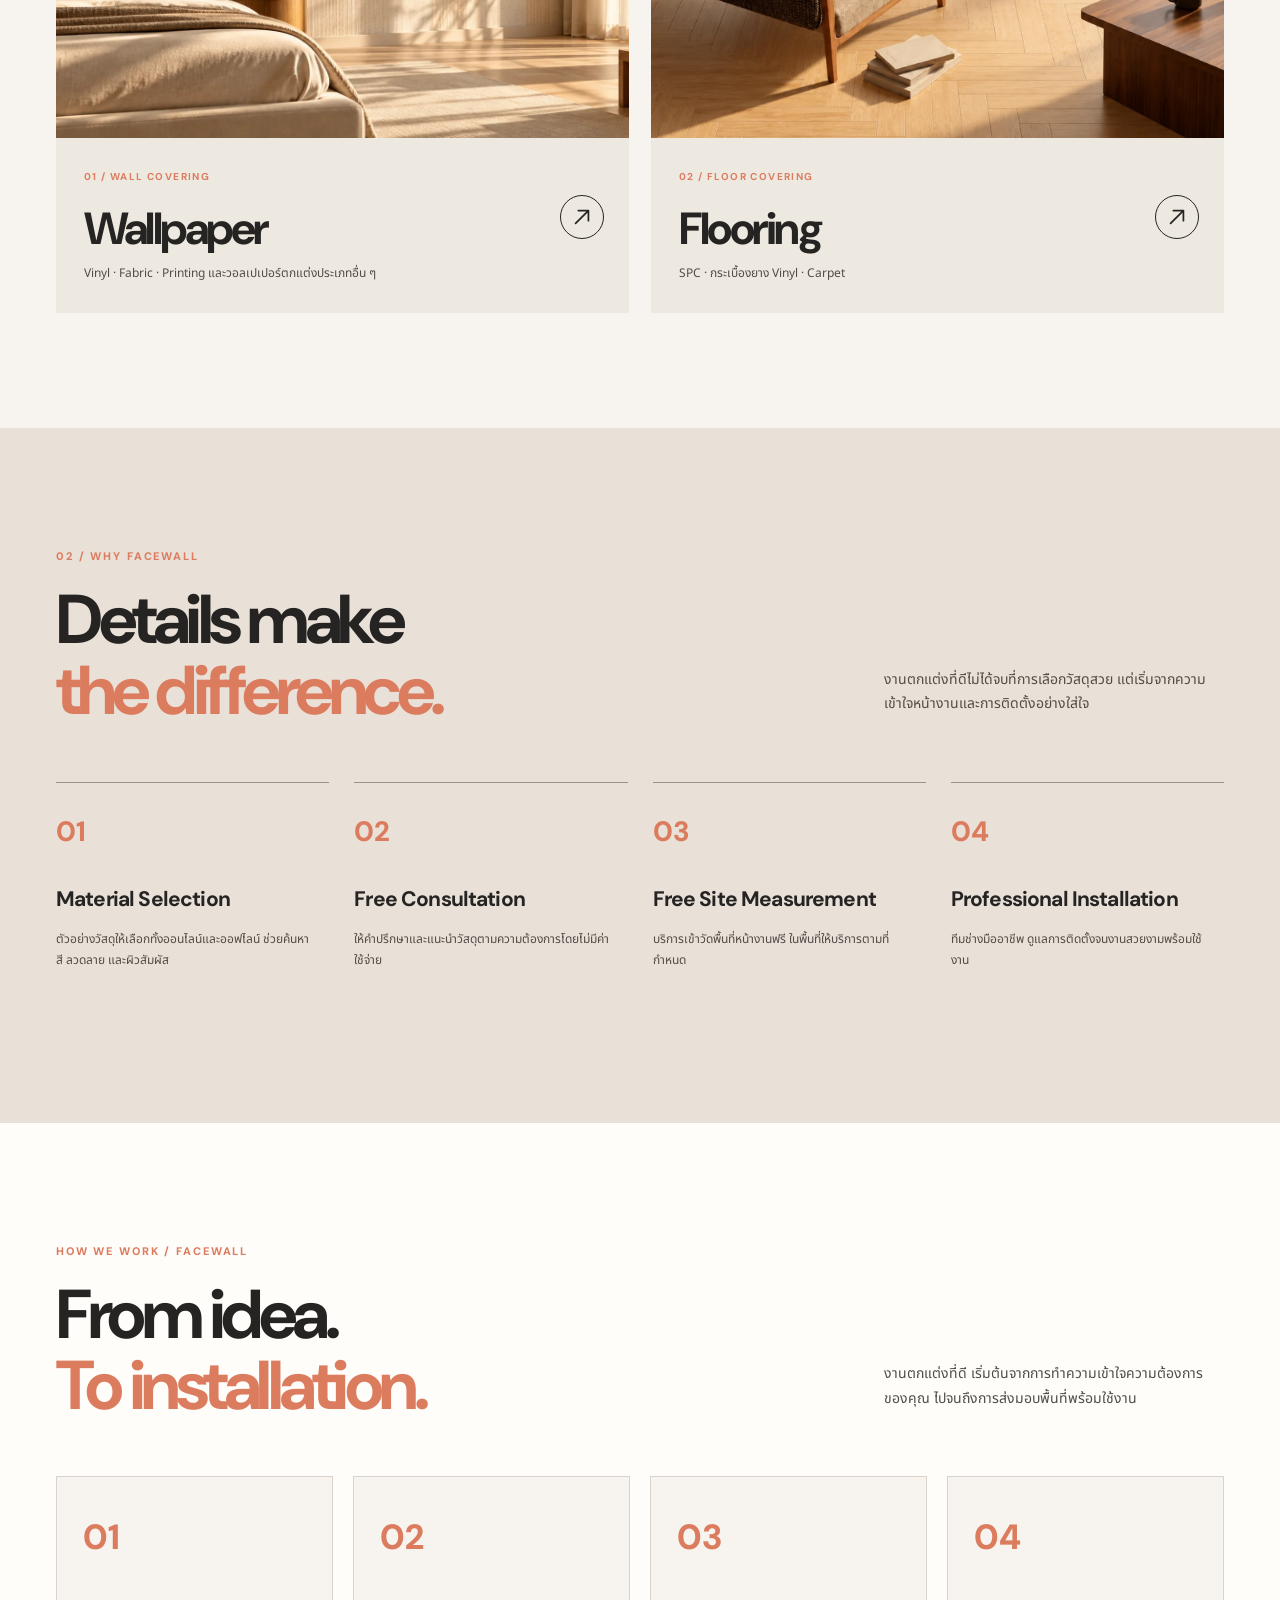
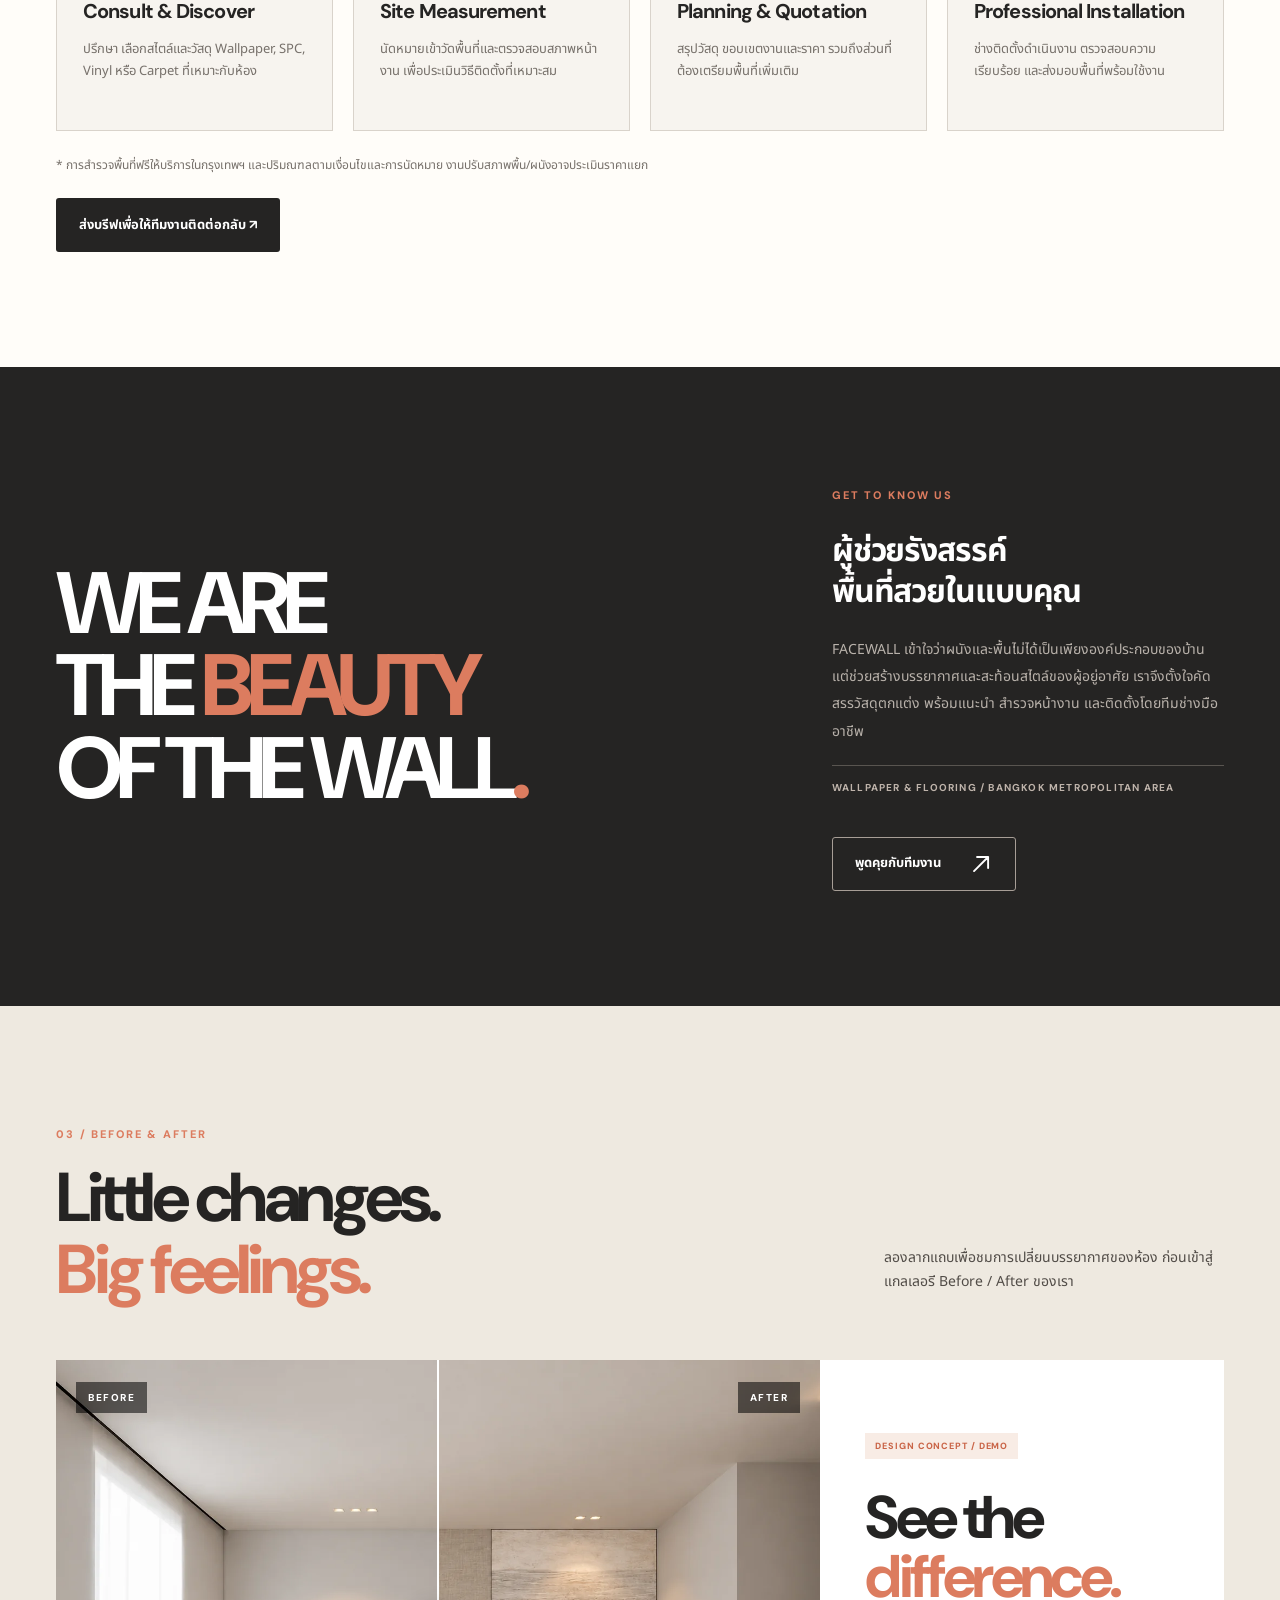
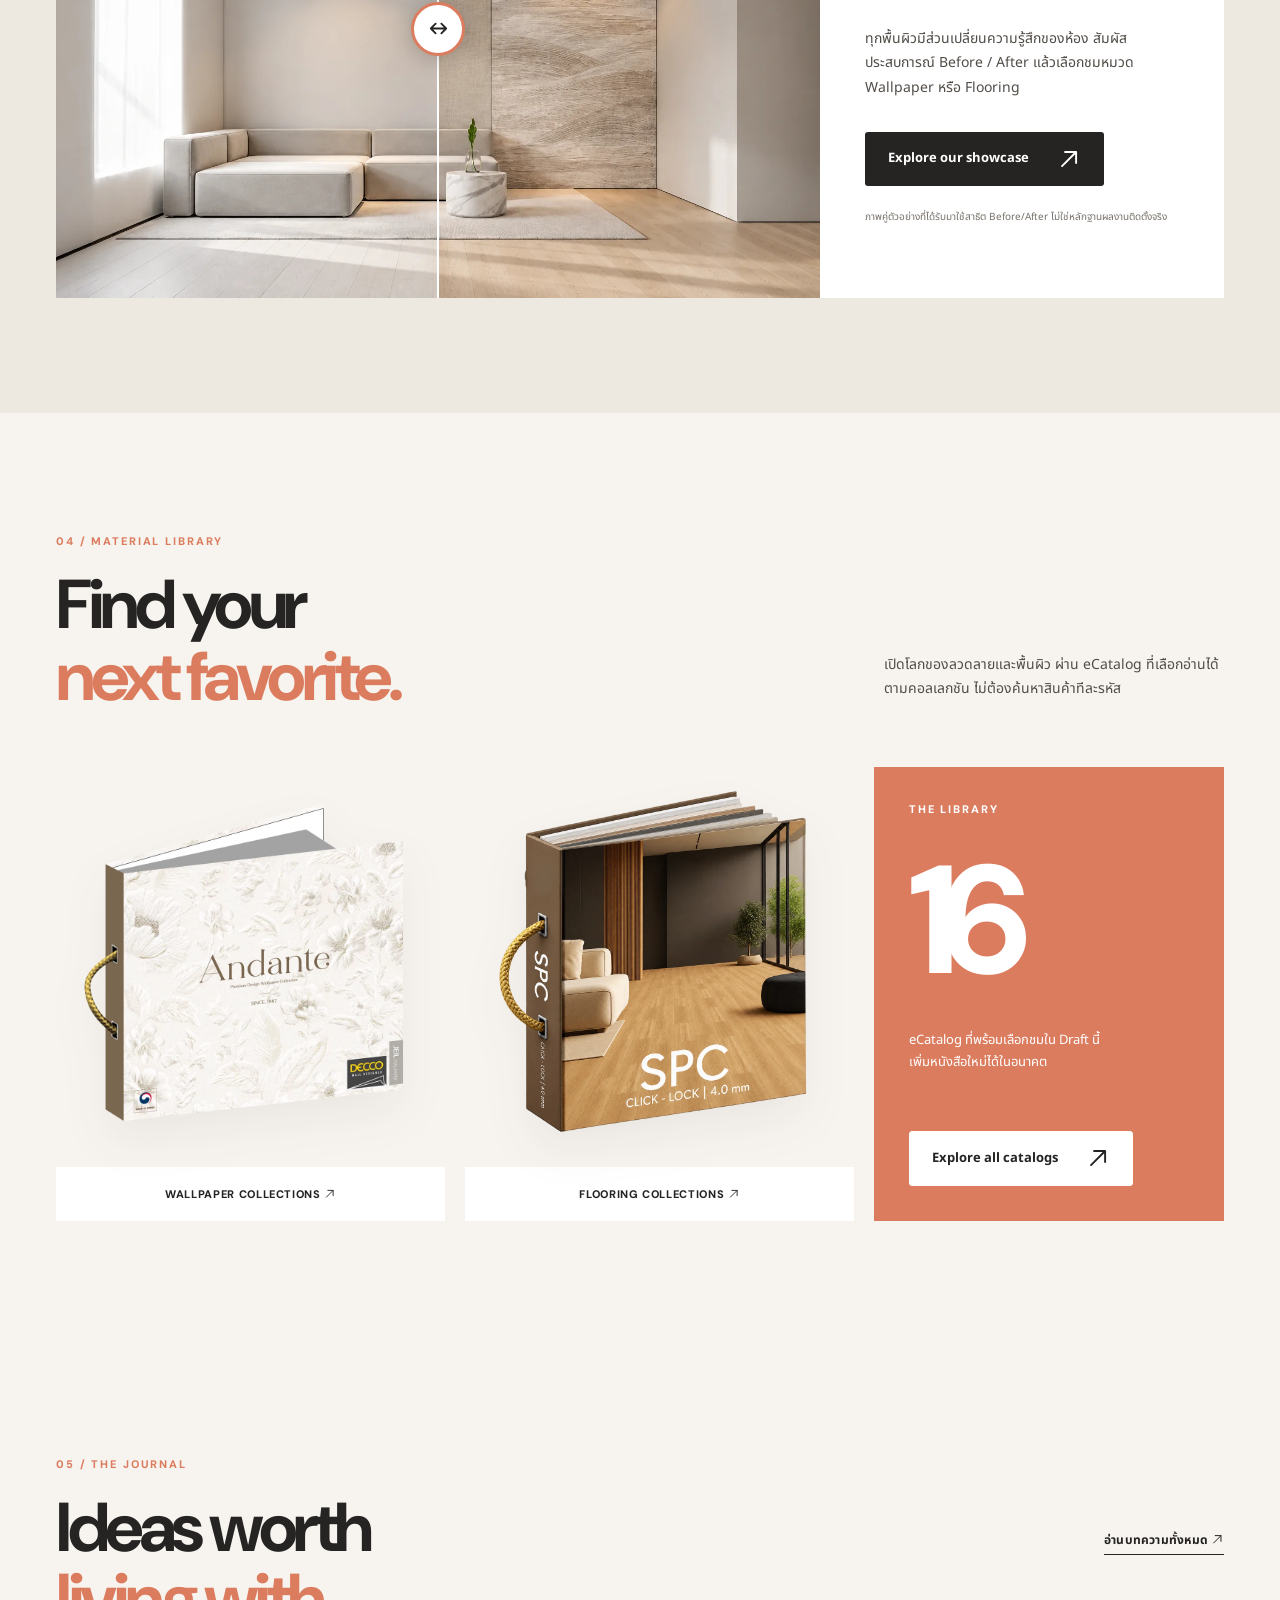
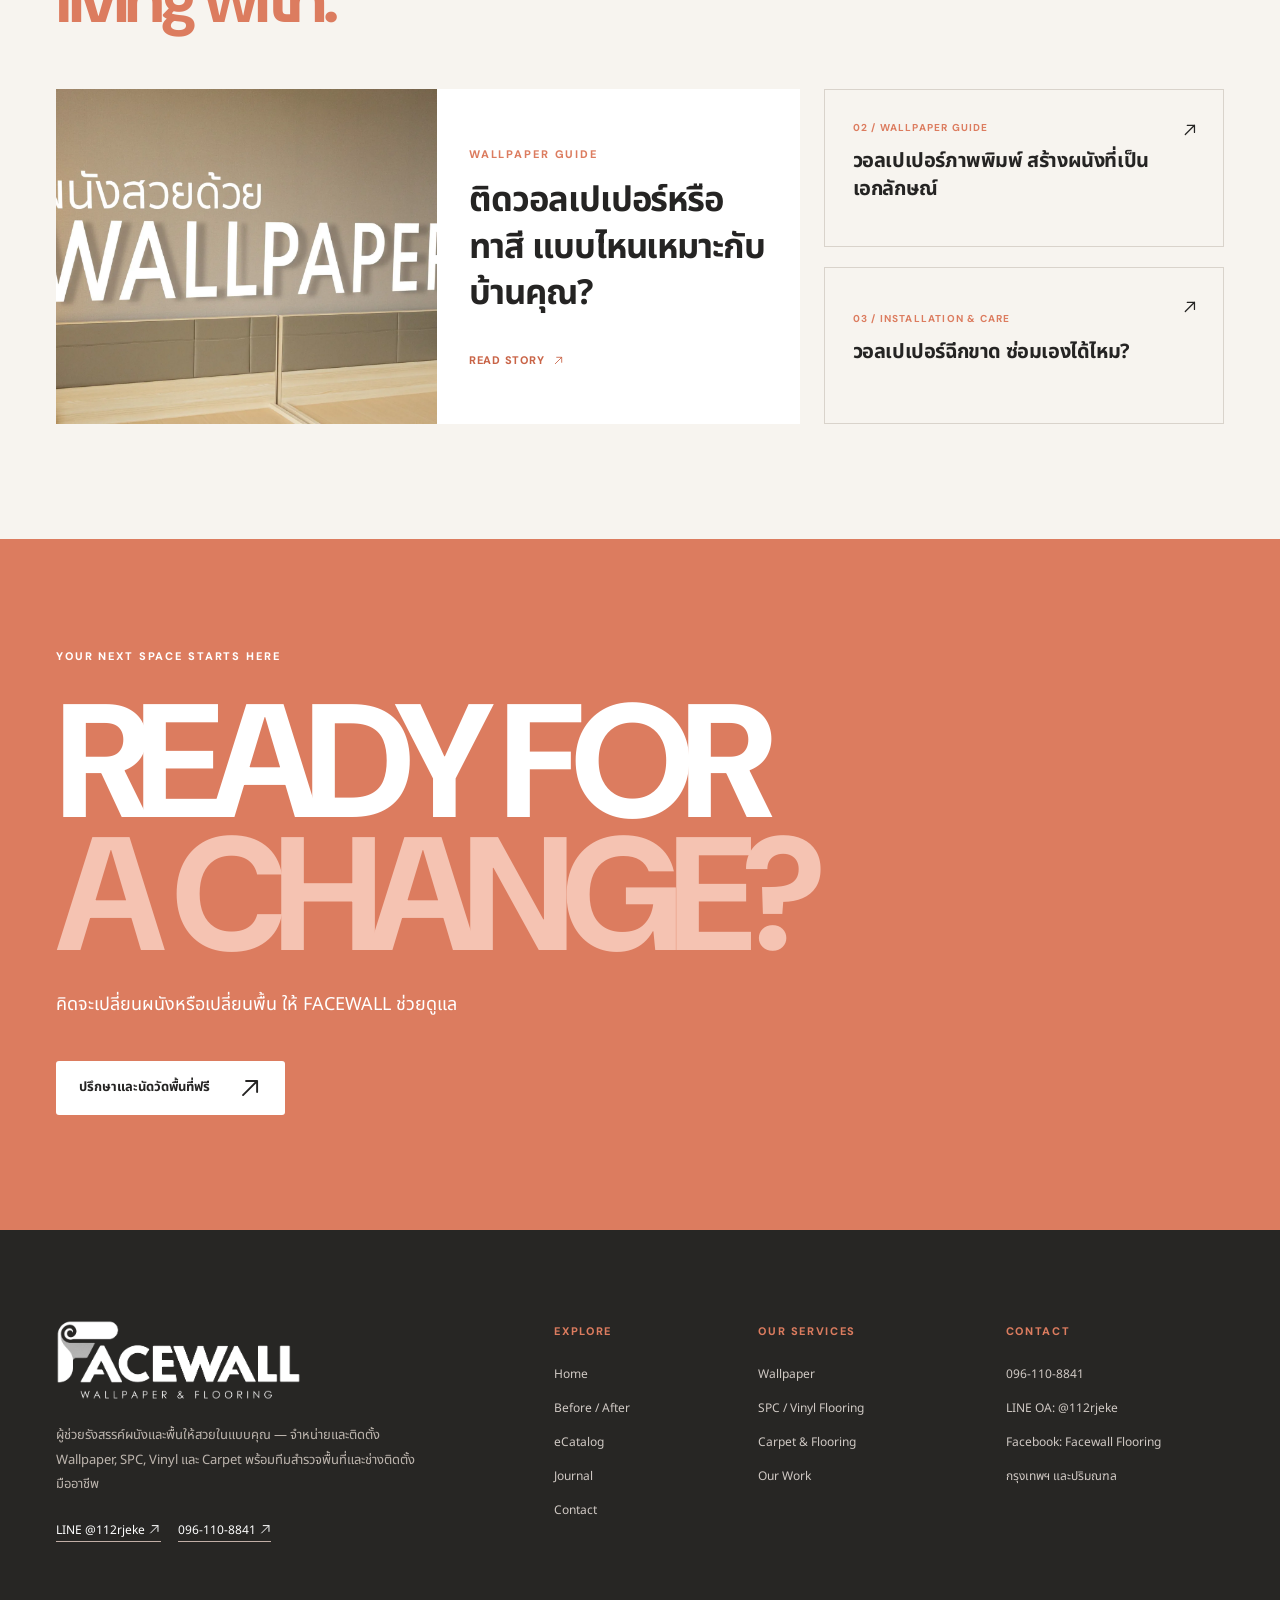
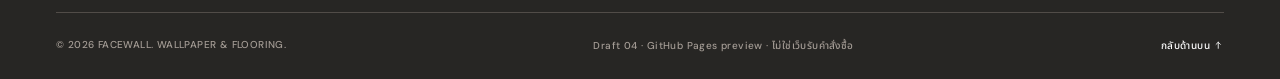
==== commit 79f68319: "Add files via upload" ====
--- a/index.html
+++ b/index.html
@@ -35,6 +35,6 @@
 <section class="section collection-section"><div class="wrap"><div class="section-top"><div><span class="eyebrow">04 / MATERIAL LIBRARY</span><h2>Find your<br/><em>next favorite.</em></h2></div><p>เปิดโลกของลวดลายและพื้นผิว ผ่าน eCatalog ที่เลือกอ่านได้ตามคอลเลกชัน ไม่ต้องค้นหาสินค้าทีละรหัส</p></div><div class="home-books"><a class="home-book home-book--dicut" href="catalog.html?category=wallpaper"><img alt="ปกหนังสือวอลเปเปอร์ Andante" loading="lazy" src="assets/book-andante-dicut.webp"/><span>WALLPAPER COLLECTIONS <svg aria-hidden="true" class="ui-arrow" fill="none" height="19" stroke="currentColor" stroke-linecap="round" stroke-linejoin="round" stroke-width="1.9" viewbox="0 0 24 24" width="19" xmlns="http://www.w3.org/2000/svg"><path d="M5 19 19 5M8 5h11v11"></path></svg></span></a><a class="home-book home-book--dicut" href="catalog.html?category=flooring"><img alt="ปกแคตตาล็อก SPC Click-Lock 4.0 mm แบบพื้นหลังโปร่งใส" loading="lazy" src="assets/book-spc4-dicut.webp"/><span>FLOORING COLLECTIONS <svg aria-hidden="true" class="ui-arrow" fill="none" height="19" stroke="currentColor" stroke-linecap="round" stroke-linejoin="round" stroke-width="1.9" viewbox="0 0 24 24" width="19" xmlns="http://www.w3.org/2000/svg"><path d="M5 19 19 5M8 5h11v11"></path></svg></span></a><div class="book-callout"><span class="eyebrow">THE LIBRARY</span><strong>16<span></span></strong><p>eCatalog ที่พร้อมเลือกชมใน Draft นี้<br/>เพิ่มหนังสือใหม่ได้ในอนาคต</p><a class="btn btn-outline" href="catalog.html">Explore all catalogs <span aria-hidden="true" class="arr"><svg aria-hidden="true" class="ui-arrow" fill="none" height="19" stroke="currentColor" stroke-linecap="round" stroke-linejoin="round" stroke-width="1.9" viewbox="0 0 24 24" width="19" xmlns="http://www.w3.org/2000/svg"><path d="M5 19 19 5M8 5h11v11"></path></svg></span></a></div></div></div></section>
 <section class="section journal-section"><div class="wrap"><div class="section-top"><div><span class="eyebrow">05 / THE JOURNAL</span><h2>Ideas worth<br/><em>living with.</em></h2></div><a class="text-link dark" href="blog.html">อ่านบทความทั้งหมด <svg aria-hidden="true" class="ui-arrow" fill="none" height="19" stroke="currentColor" stroke-linecap="round" stroke-linejoin="round" stroke-width="1.9" viewbox="0 0 24 24" width="19" xmlns="http://www.w3.org/2000/svg"><path d="M5 19 19 5M8 5h11v11"></path></svg></a></div><div class="home-journal-grid"><a class="journal-feature" href="blog-wallpaper-vs-paint.html"><div class="journal-image"><img alt="บรรยากาศงานตกแต่งผนังด้วยวอลเปเปอร์" loading="lazy" src="assets/wallpaper-showcase.webp"/></div><div><span class="eyebrow">WALLPAPER GUIDE</span><h3>ติดวอลเปเปอร์หรือทาสี แบบไหนเหมาะกับบ้านคุณ?</h3><span class="read-more">READ STORY <svg aria-hidden="true" class="ui-arrow" fill="none" height="19" stroke="currentColor" stroke-linecap="round" stroke-linejoin="round" stroke-width="1.9" viewbox="0 0 24 24" width="19" xmlns="http://www.w3.org/2000/svg"><path d="M5 19 19 5M8 5h11v11"></path></svg></span></div></a><div class="journal-side"><a href="blog-printing-wallpaper.html"><span>02 / WALLPAPER GUIDE</span><h3>วอลเปเปอร์ภาพพิมพ์ สร้างผนังที่เป็นเอกลักษณ์</h3><b><svg aria-hidden="true" class="ui-arrow" fill="none" height="19" stroke="currentColor" stroke-linecap="round" stroke-linejoin="round" stroke-width="1.9" viewbox="0 0 24 24" width="19" xmlns="http://www.w3.org/2000/svg"><path d="M5 19 19 5M8 5h11v11"></path></svg></b></a><a href="blog-repair-wallpaper.html"><span>03 / INSTALLATION &amp; CARE</span><h3>วอลเปเปอร์ฉีกขาด ซ่อมเองได้ไหม?</h3><b><svg aria-hidden="true" class="ui-arrow" fill="none" height="19" stroke="currentColor" stroke-linecap="round" stroke-linejoin="round" stroke-width="1.9" viewbox="0 0 24 24" width="19" xmlns="http://www.w3.org/2000/svg"><path d="M5 19 19 5M8 5h11v11"></path></svg></b></a></div></div></div></section>
 <section class="closing-cta"><div class="wrap"><span class="eyebrow light">YOUR NEXT SPACE STARTS HERE</span><h2>READY FOR<br/><em>A CHANGE?</em></h2><p>คิดจะเปลี่ยนผนังหรือเปลี่ยนพื้น ให้ FACEWALL ช่วยดูแล</p><a class="btn btn-white" href="contact.html">ปรึกษาและนัดวัดพื้นที่ฟรี <span aria-hidden="true" class="arr"><svg aria-hidden="true" class="ui-arrow" fill="none" height="19" stroke="currentColor" stroke-linecap="round" stroke-linejoin="round" stroke-width="1.9" viewbox="0 0 24 24" width="19" xmlns="http://www.w3.org/2000/svg"><path d="M5 19 19 5M8 5h11v11"></path></svg></span></a></div></section></main>
-<footer class="footer"><div class="wrap"><div class="footer-main"><div class="footer-info"><a class="footer-brand" href="index.html"><img alt="FACEWALL" height="88" src="assets/logo-white.png" width="270"/></a><p>ผู้ช่วยรังสรรค์ผนังและพื้นให้สวยในแบบคุณ — จำหน่ายและติดตั้ง Wallpaper, SPC, Vinyl และ Carpet พร้อมทีมสำรวจพื้นที่และช่างติดตั้งมืออาชีพ</p><div class="footer-social"><a href="https://line.me/R/ti/p/%40proface" rel="noopener noreferrer" target="_blank">LINE @proface <svg aria-hidden="true" class="ui-arrow" fill="none" height="19" stroke="currentColor" stroke-linecap="round" stroke-linejoin="round" stroke-width="1.9" viewbox="0 0 24 24" width="19" xmlns="http://www.w3.org/2000/svg"><path d="M5 19 19 5M8 5h11v11"></path></svg></a><a href="tel:0961108841">096-110-8841 <svg aria-hidden="true" class="ui-arrow" fill="none" height="19" stroke="currentColor" stroke-linecap="round" stroke-linejoin="round" stroke-width="1.9" viewbox="0 0 24 24" width="19" xmlns="http://www.w3.org/2000/svg"><path d="M5 19 19 5M8 5h11v11"></path></svg></a></div></div><div class="footer-links"><h3>EXPLORE</h3><a href="index.html">Home</a><a href="showcase.html">Before / After</a><a href="catalog.html">eCatalog</a><a href="blog.html">Journal</a><a href="contact.html">Contact</a></div><div class="footer-links"><h3>OUR SERVICES</h3><a href="catalog.html?category=wallpaper">Wallpaper</a><a href="catalog.html?category=flooring">SPC / Vinyl Flooring</a><a href="catalog.html?category=flooring">Carpet &amp; Flooring</a><a href="showcase.html">Our Work</a></div><div class="footer-links"><h3>CONTACT</h3><a href="tel:0961108841">096-110-8841</a><a href="https://line.me/R/ti/p/%40proface" rel="noopener noreferrer" target="_blank">LINE OA: @proface</a><span>Facebook: Facewall Flooring</span><span>กรุงเทพฯ และปริมณฑล</span></div></div><div class="footer-bottom"><span>© 2026 FACEWALL. WALLPAPER &amp; FLOORING.</span><span>Draft 04 · GitHub Pages preview · ไม่ใช่เว็บรับคำสั่งซื้อ</span><a href="#main">กลับด้านบน <svg aria-hidden="true" class="ui-arrow" fill="none" height="19" stroke="currentColor" stroke-linecap="round" stroke-linejoin="round" stroke-width="1.9" viewbox="0 0 24 24" width="19" xmlns="http://www.w3.org/2000/svg"><path d="M12 19V5m-5 5 5-5 5 5"></path></svg></a></div></div></footer>
+<footer class="footer"><div class="wrap"><div class="footer-main"><div class="footer-info"><a class="footer-brand" href="index.html"><img alt="FACEWALL" height="88" src="assets/logo-white.png" width="270"/></a><p>ผู้ช่วยรังสรรค์ผนังและพื้นให้สวยในแบบคุณ — จำหน่ายและติดตั้ง Wallpaper, SPC, Vinyl และ Carpet พร้อมทีมสำรวจพื้นที่และช่างติดตั้งมืออาชีพ</p><div class="footer-social"><a href="https://line.me/R/ti/p/%40112rjeke" rel="noopener noreferrer" target="_blank">LINE @112rjeke <svg aria-hidden="true" class="ui-arrow" fill="none" height="19" stroke="currentColor" stroke-linecap="round" stroke-linejoin="round" stroke-width="1.9" viewbox="0 0 24 24" width="19" xmlns="http://www.w3.org/2000/svg"><path d="M5 19 19 5M8 5h11v11"></path></svg></a><a href="tel:0961108841">096-110-8841 <svg aria-hidden="true" class="ui-arrow" fill="none" height="19" stroke="currentColor" stroke-linecap="round" stroke-linejoin="round" stroke-width="1.9" viewbox="0 0 24 24" width="19" xmlns="http://www.w3.org/2000/svg"><path d="M5 19 19 5M8 5h11v11"></path></svg></a></div></div><div class="footer-links"><h3>EXPLORE</h3><a href="index.html">Home</a><a href="showcase.html">Before / After</a><a href="catalog.html">eCatalog</a><a href="blog.html">Journal</a><a href="contact.html">Contact</a></div><div class="footer-links"><h3>OUR SERVICES</h3><a href="catalog.html?category=wallpaper">Wallpaper</a><a href="catalog.html?category=flooring">SPC / Vinyl Flooring</a><a href="catalog.html?category=flooring">Carpet &amp; Flooring</a><a href="showcase.html">Our Work</a></div><div class="footer-links"><h3>CONTACT</h3><a href="tel:0961108841">096-110-8841</a><a href="https://line.me/R/ti/p/%40112rjeke" rel="noopener noreferrer" target="_blank">LINE OA: @112rjeke</a><span>Facebook: Facewall Flooring</span><span>กรุงเทพฯ และปริมณฑล</span></div></div><div class="footer-bottom"><span>© 2026 FACEWALL. WALLPAPER &amp; FLOORING.</span><span>Draft 04 · GitHub Pages preview · ไม่ใช่เว็บรับคำสั่งซื้อ</span><a href="#main">กลับด้านบน <svg aria-hidden="true" class="ui-arrow" fill="none" height="19" stroke="currentColor" stroke-linecap="round" stroke-linejoin="round" stroke-width="1.9" viewbox="0 0 24 24" width="19" xmlns="http://www.w3.org/2000/svg"><path d="M12 19V5m-5 5 5-5 5 5"></path></svg></a></div></div></footer>
 <div aria-live="polite" class="toast" id="toast" role="status"></div>
 <script defer="" src="js/config.js"></script><script defer="" src="js/catalogs.js"></script><script defer="" src="js/site.js"></script><a aria-label="ปรึกษาทีมงาน FACEWALL ฟรี" class="sticky-lead" href="contact.html#inquiry-form"><svg aria-hidden="true" fill="none" height="18" stroke="currentColor" stroke-linecap="round" stroke-linejoin="round" stroke-width="1.9" viewbox="0 0 24 24" width="18"><path d="M5 19 19 5M8 5h11v11"></path></svg><span>ปรึกษาฟรี / ขอราคางาน</span></a></body></html>
